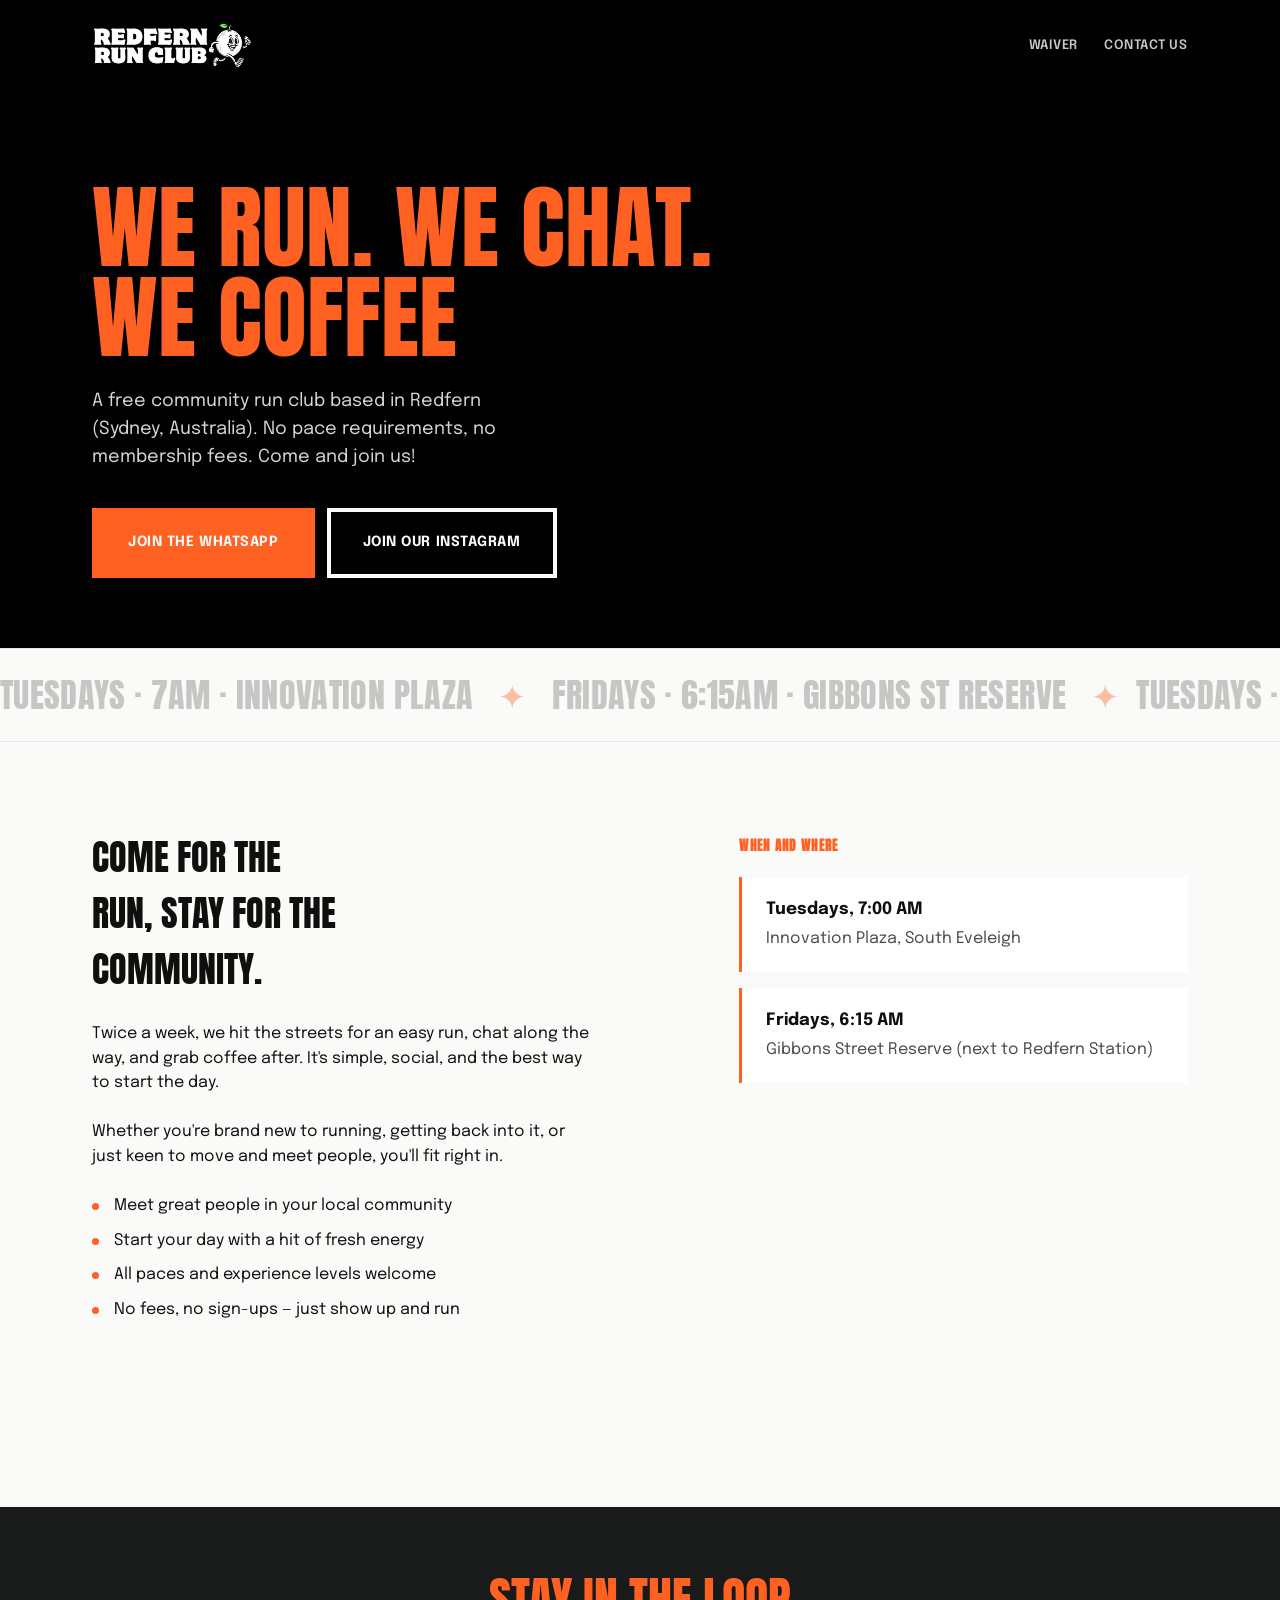
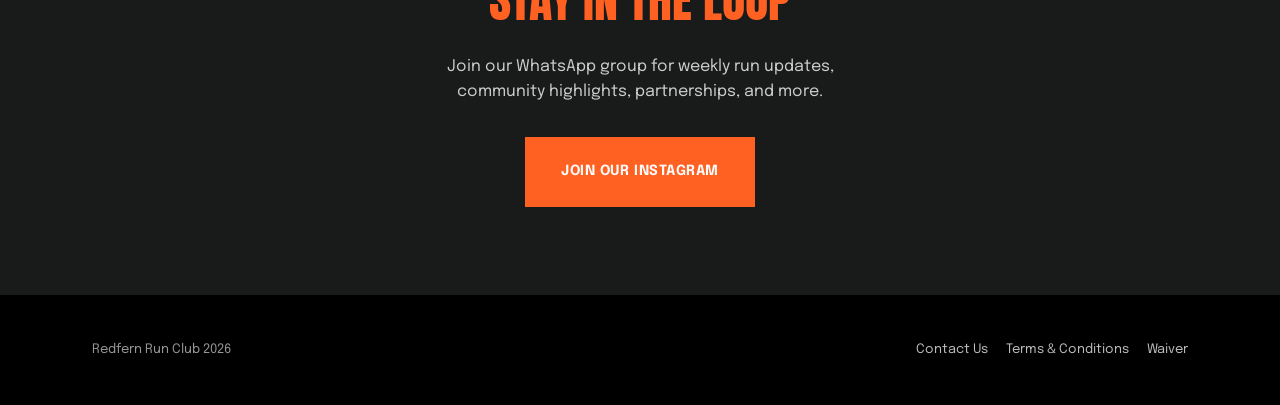
==== index.html @ 5276742d "Fix waiver form clipping and reorder Instagram/CTA sections - Remove the fixed 900px height + overfl" ====
<!DOCTYPE html>
<html lang="en">
<head>
<meta charset="UTF-8">
<meta name="viewport" content="width=device-width, initial-scale=1.0">
<title>Redfern Run Club</title>
<meta name="description" content="A free community run club in Redfern & South Eveleigh, Sydney. Tuesdays and Fridays — easy pace, good chat, coffee after.">
<link rel="preconnect" href="https://fonts.googleapis.com">
<link rel="preconnect" href="https://fonts.gstatic.com" crossorigin>
<link href="https://fonts.googleapis.com/css2?family=Anton&family=Epilogue:wght@400;500;600;700&display=swap" rel="stylesheet">
<link rel="stylesheet" href="styles.css">
<!-- Elfsight Instagram Feed | Untitled Instagram Feed -->
<script src="https://elfsightcdn.com/platform.js" async></script>
</head>
<body>

<header class="site-header">
  <div class="wrap">
    <a href="/" class="logo-link">
      <img class="logo-img" src="assets/logo-wordmark.png" alt="Redfern Run Club" width="305" height="91">
    </a>
    <nav class="site-nav">
      <a href="waiver.html">Waiver</a>
      <a href="mailto:hello@redfern-run.club?subject=Redfern%20Run%20Club">Contact us</a>
    </nav>
  </div>
</header>

<section class="hero">
  <div class="wrap">
    <h1>We run. We chat. We coffee</h1>
    <p class="lede">A free community run club based in Redfern (Sydney, Australia). No pace requirements, no membership fees. Come and join us!</p>
    <div class="hero-actions">
      <a class="btn" href="https://chat.whatsapp.com/GxBfN8hElySGo5RtBEkHQK?mode=gi_t" target="_blank" rel="noopener">Join the WhatsApp</a>
      <a class="btn btn-light" href="https://www.instagram.com/redfern.runclub" target="_blank" rel="noopener">Join our Instagram</a>
    </div>
  </div>
</section>

<div class="ticker" aria-hidden="true">
  <div class="ticker-track">
    <span>Tuesdays · 7am · Innovation Plaza <span class="divider">&nbsp;&nbsp;✦&nbsp;&nbsp;</span> Fridays · 6:15am · Gibbons St Reserve <span class="divider">&nbsp;&nbsp;✦&nbsp;&nbsp;</span></span>
    <span>Tuesdays · 7am · Innovation Plaza <span class="divider">&nbsp;&nbsp;✦&nbsp;&nbsp;</span> Fridays · 6:15am · Gibbons St Reserve <span class="divider">&nbsp;&nbsp;✦&nbsp;&nbsp;</span></span>
    <span>Tuesdays · 7am · Innovation Plaza <span class="divider">&nbsp;&nbsp;✦&nbsp;&nbsp;</span> Fridays · 6:15am · Gibbons St Reserve <span class="divider">&nbsp;&nbsp;✦&nbsp;&nbsp;</span></span>
    <span>Tuesdays · 7am · Innovation Plaza <span class="divider">&nbsp;&nbsp;✦&nbsp;&nbsp;</span> Fridays · 6:15am · Gibbons St Reserve <span class="divider">&nbsp;&nbsp;✦&nbsp;&nbsp;</span></span>
  </div>
</div>

<section class="details" id="details">
  <div class="wrap details-grid">
    <div class="details-main">
      <h2>Come for the run, stay for the community.</h2>
      <p class="note">Twice a week, we hit the streets for an easy run, chat along the way, and grab coffee after. It's simple, social, and the best way to start the day.</p>
      <p class="note">Whether you're brand new to running, getting back into it, or just keen to move and meet people, you'll fit right in.</p>
      <ul class="perks">
        <li>Meet great people in your local community</li>
        <li>Start your day with a hit of fresh energy</li>
        <li>All paces and experience levels welcome</li>
        <li>No fees, no sign-ups — just show up and run</li>
      </ul>
    </div>
    <div class="details-schedule">
      <h3 class="when-where">When and where</h3>
      <div class="run-times">
        <div class="run-time">
          <p class="when-value">Tuesdays, 7:00 AM</p>
          <p class="where-value">Innovation Plaza, South Eveleigh</p>
        </div>
        <div class="run-time">
          <p class="when-value">Fridays, 6:15 AM</p>
          <p class="where-value">Gibbons Street Reserve (next to Redfern Station)</p>
        </div>
      </div>
    </div>
  </div>
</section>

<section class="gallery">
  <div class="wrap">
    <div class="ig-embed">
      <div class="elfsight-app-a6fd9c30-1331-427b-a612-455271952f54" data-elfsight-app-lazy></div>
    </div>
  </div>
</section>

<section class="community">
  <div class="wrap">
    <h2>Stay in the loop</h2>
    <p>Join our WhatsApp group for weekly run updates, community highlights, partnerships, and more.</p>
    <a class="btn" href="https://www.instagram.com/redfern.runclub" target="_blank" rel="noopener">Join our Instagram</a>
  </div>
</section>

<footer class="site-footer">
  <div class="wrap">
    <p class="copy">Redfern Run Club 2026</p>
    <div class="foot-links">
      <a href="mailto:hello@redfern-run.club?subject=Redfern%20Run%20Club">Contact Us</a>
      <a href="terms-conditions.html">Terms &amp; Conditions</a>
      <a href="waiver.html">Waiver</a>
    </div>
  </div>
</footer>

</body>
</html>
---- styles.css ----
/* Redfern Run Club — shared styles */

:root {
  --black: #000000;
  --cream: #FAFAF9;
  --charcoal: #191A1A;
  --orange: #FF6123;
  --ink: #0F0F0E;

  --display: "Anton", "Arial Narrow", sans-serif;
  --body: "Epilogue", -apple-system, BlinkMacSystemFont, "Segoe UI", sans-serif;
}

* { box-sizing: border-box; }

html { scroll-behavior: smooth; }

body {
  margin: 0;
  background: var(--cream);
  color: var(--ink);
  font-family: var(--body);
  line-height: 1.55;
  -webkit-font-smoothing: antialiased;
}

a { color: inherit; }

img { max-width: 100%; display: block; }

.wrap {
  max-width: 1160px;
  margin: 0 auto;
  padding: 0 32px;
}

h1, h2, h3 {
  font-family: var(--display);
  text-transform: uppercase;
  font-weight: 400;
  margin: 0;
}

/* Header */

header.site-header {
  background: var(--black);
  padding: 22px 0;
}

.site-header .wrap {
  display: flex;
  align-items: center;
  justify-content: space-between;
}

.logo-link {
  display: flex;
  align-items: center;
  gap: 12px;
  text-decoration: none;
  color: var(--cream);
}

.logo-img {
  height: 48px;
  width: auto;
  flex-shrink: 0;
}

nav.site-nav {
  display: flex;
  gap: 26px;
  font-size: 13px;
  font-weight: 600;
  text-transform: uppercase;
  letter-spacing: 0.06em;
}

nav.site-nav a {
  text-decoration: none;
  color: var(--cream);
  opacity: 0.8;
}

nav.site-nav a:hover { opacity: 1; color: var(--orange); }

/* Buttons */

.btn {
  display: inline-flex;
  align-items: center;
  justify-content: center;
  padding: 20px 32px;
  background: var(--orange);
  color: var(--cream);
  text-decoration: none;
  font-family: var(--body);
  font-weight: 700;
  font-size: 14px;
  text-transform: uppercase;
  letter-spacing: 0.04em;
  border-radius: 0;
  border: 4px solid var(--orange);
  transition: background 0.15s ease, color 0.15s ease, border-color 0.15s ease;
}

.btn:hover { background: transparent; color: var(--orange); }

.btn.btn-outline {
  background: transparent;
  color: var(--orange);
  border-color: var(--orange);
}

.btn.btn-outline:hover {
  background: var(--orange);
  color: var(--cream);
}

.btn.btn-light {
  background: transparent;
  color: var(--cream);
  border-color: var(--cream);
}

.btn.btn-light:hover {
  background: var(--cream);
  color: var(--black);
}

/* Hero */

.hero {
  background: var(--black);
  color: var(--cream);
  padding: 90px 0 70px;
}

.hero .eyebrow {
  font-size: 13px;
  font-weight: 700;
  letter-spacing: 0.14em;
  text-transform: uppercase;
  color: var(--orange);
  margin: 0 0 18px;
}

.hero h1 {
  font-size: clamp(40px, 7.2vw, 92px);
  line-height: 0.98;
  margin: 0 0 26px;
  color: var(--orange);
  max-width: 14ch;
}

.hero p.lede {
  font-family: var(--body);
  font-size: 18px;
  max-width: 46ch;
  margin: 0 0 36px;
  color: var(--cream);
  opacity: 0.85;
  text-transform: none;
}

.hero-actions {
  display: flex;
  gap: 12px;
  flex-wrap: wrap;
}

/* Ticker */

.ticker {
  background: var(--cream);
  border-top: 1px solid rgba(0, 0, 0, 0.08);
  border-bottom: 1px solid rgba(0, 0, 0, 0.08);
  overflow: hidden;
  padding: 20px 0;
}

.ticker-track {
  display: flex;
  width: max-content;
  animation: ticker-scroll 26s linear infinite;
}

.ticker-track span {
  font-family: var(--display);
  text-transform: uppercase;
  font-size: clamp(20px, 3.4vw, 34px);
  color: rgba(15, 15, 14, 0.22);
  white-space: nowrap;
  letter-spacing: 0.01em;
}

.ticker-track span .divider {
  color: rgba(255, 97, 35, 0.4);
}

@keyframes ticker-scroll {
  from { transform: translateX(0); }
  to { transform: translateX(-50%); }
}

/* Details section */

.details {
  padding: 88px 0 48px;
}

.details-grid {
  display: grid;
  grid-template-columns: 1.3fr 1fr;
  gap: 64px;
}

.details h2 {
  font-size: clamp(26px, 3.2vw, 36px);
  color: var(--ink);
  margin: 0 0 24px;
  max-width: 14ch;
}

.details p.note {
  font-size: 16px;
  max-width: 56ch;
  color: var(--ink);
  margin: 0 0 24px;
}

.details ul.perks {
  list-style: none;
  margin: 0 0 40px;
  padding: 0;
  display: flex;
  flex-direction: column;
  gap: 10px;
}

.details ul.perks li {
  position: relative;
  padding-left: 22px;
  font-size: 16px;
}

.details ul.perks li::before {
  content: "";
  position: absolute;
  left: 0;
  top: 9px;
  width: 7px;
  height: 7px;
  border-radius: 50%;
  background: var(--orange);
}

.details-schedule {
  padding-top: 6px;
}

.details h3.when-where {
  font-size: 13px;
  font-weight: 700;
  letter-spacing: 0.1em;
  text-transform: uppercase;
  color: var(--orange);
  margin: 0 0 20px;
}

.run-times {
  display: flex;
  flex-direction: column;
  gap: 16px;
}

.run-time {
  background: #FFFFFF;
  border-left: 3px solid var(--orange);
  padding: 20px 24px;
}

.details .when-value {
  font-family: var(--body);
  font-weight: 700;
  font-size: 17px;
  margin: 0 0 4px;
}

.details .where-value {
  font-family: var(--body);
  font-size: 16px;
  opacity: 0.75;
  margin: 0;
}

/* Community / Stay in the loop */

.community {
  background: var(--charcoal);
  color: var(--cream);
  padding: 56px 0 88px;
  text-align: center;
}

.community h2 {
  color: var(--orange);
  font-size: clamp(30px, 4.4vw, 48px);
  margin: 0 0 18px;
}

.community p {
  max-width: 52ch;
  margin: 0 auto 32px;
  opacity: 0.8;
  font-size: 16px;
}

.community .btn { margin: 0 auto; }

/* Gallery (Elfsight Instagram feed) */

.gallery {
  background: var(--cream);
  padding: 40px 0 56px;
}

.ig-embed {
  border-radius: 16px;
  overflow: hidden;
}

/* Legal / static pages */

.legal {
  padding: 64px 0 88px;
}

.legal h1 {
  font-size: clamp(30px, 4.6vw, 44px);
  color: var(--ink);
  margin: 0 0 36px;
}

.legal h3 {
  font-family: var(--body);
  font-size: 16px;
  font-weight: 700;
  text-transform: none;
  color: var(--ink);
  margin: 30px 0 8px;
}

.legal p {
  margin: 0 0 12px;
  font-size: 15px;
}

.legal strong { color: var(--ink); }

.waiver-frame-wrap {
  border: 1px solid rgba(15, 15, 14, 0.12);
  min-height: 900px;
  background: #fff;
}

.waiver-frame-wrap iframe {
  width: 100%;
  height: 100%;
  min-height: 900px;
  border: 0;
  display: block;
}

/* Footer */

footer.site-footer {
  background: var(--black);
  color: var(--cream);
  padding: 32px 0;
}

.site-footer .wrap {
  display: flex;
  justify-content: space-between;
  align-items: center;
  flex-wrap: wrap;
  gap: 12px;
}

.site-footer .copy {
  font-size: 13px;
  opacity: 0.6;
}

.site-footer .foot-links {
  display: flex;
  gap: 18px;
  font-size: 13px;
}

.site-footer .foot-links a {
  text-decoration: none;
  opacity: 0.75;
}

.site-footer .foot-links a:hover { opacity: 1; color: var(--orange); }

/* Mobile */

@media (max-width: 900px) {
  .details-grid { grid-template-columns: 1fr; gap: 40px; }
  .details-schedule { padding-top: 0; }
}

@media (max-width: 640px) {
  nav.site-nav { display: none; }
  .hero { padding: 56px 0 44px; }
  .waiver-frame-wrap { min-height: 700px; }
  .waiver-frame-wrap iframe { min-height: 700px; }
  .community { padding: 40px 0 64px; }
  .gallery { padding: 64px 0 40px; }
}

/* Reduced motion */

@media (prefers-reduced-motion: reduce) {
  html { scroll-behavior: auto; }
  .ticker-track { animation: none; }
}

/* Focus visibility */

a:focus-visible, .btn:focus-visible {
  outline: 2px solid var(--orange);
  outline-offset: 2px;
}
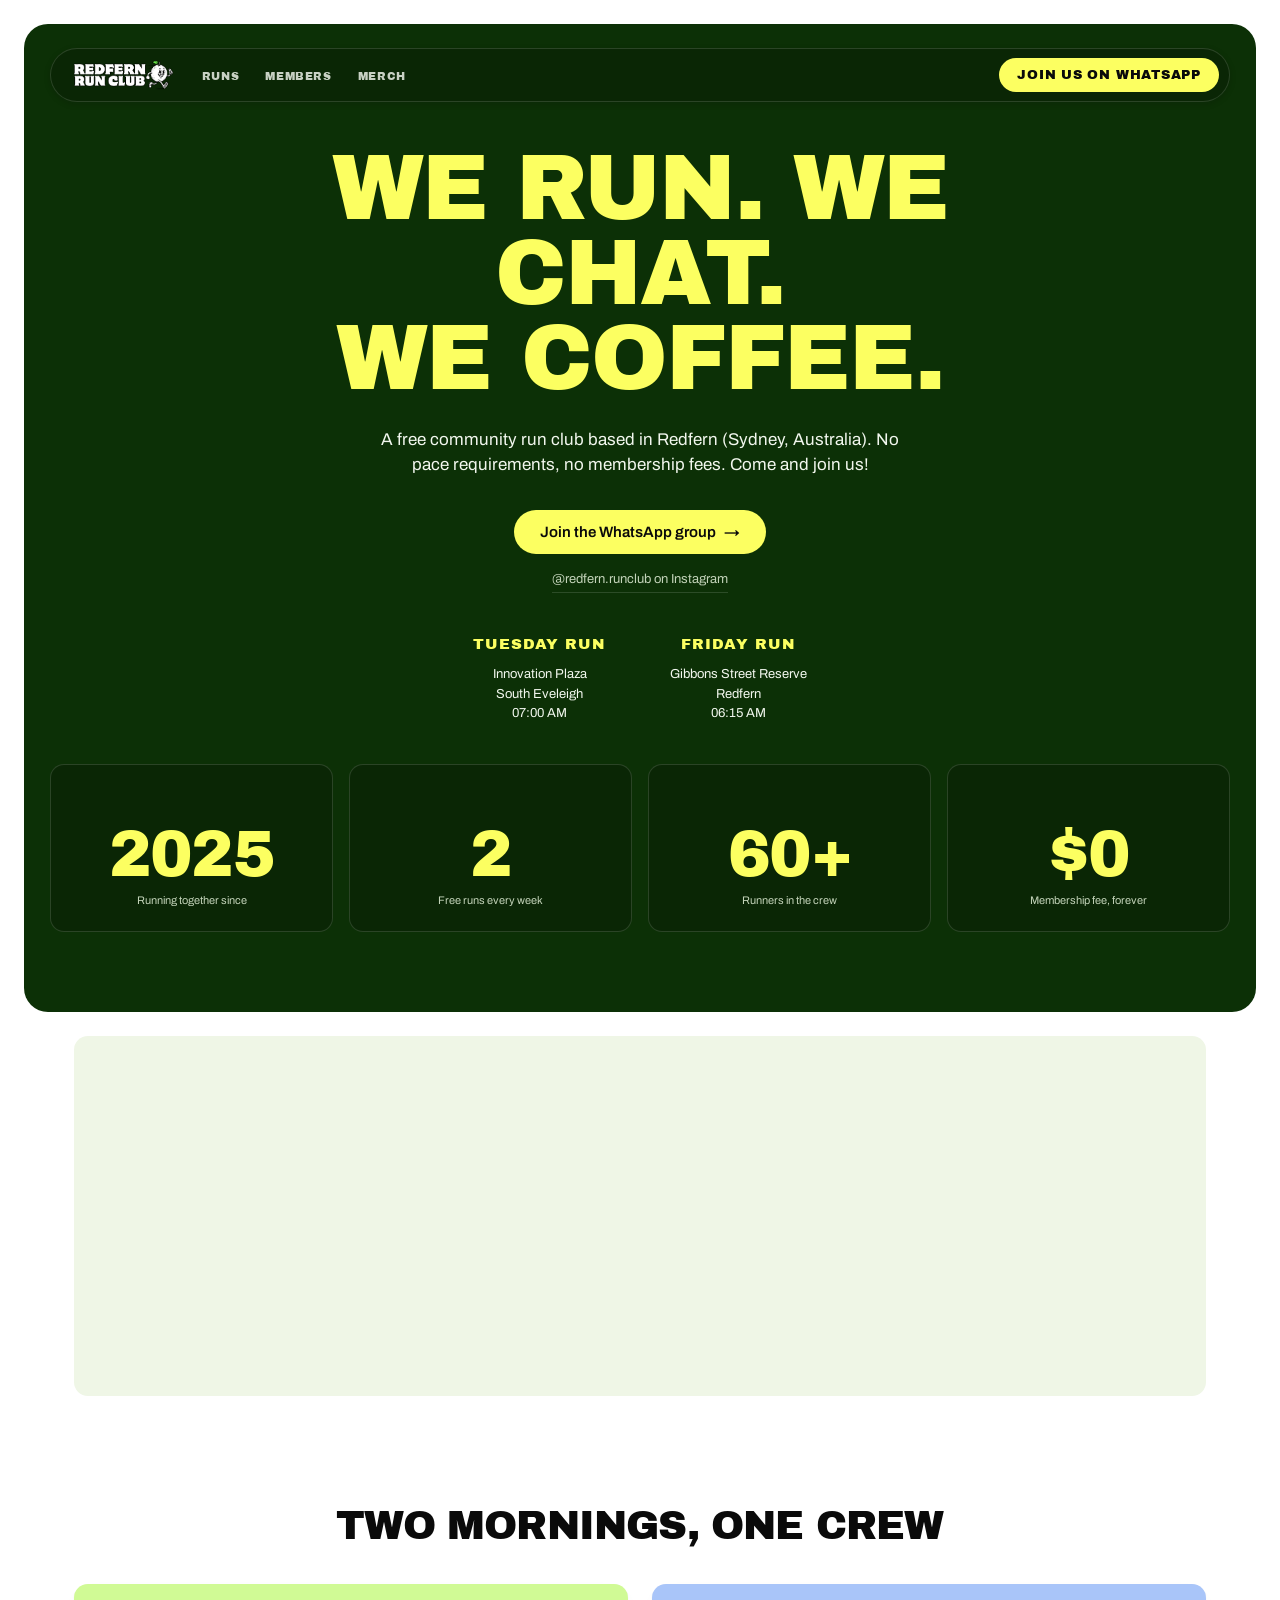
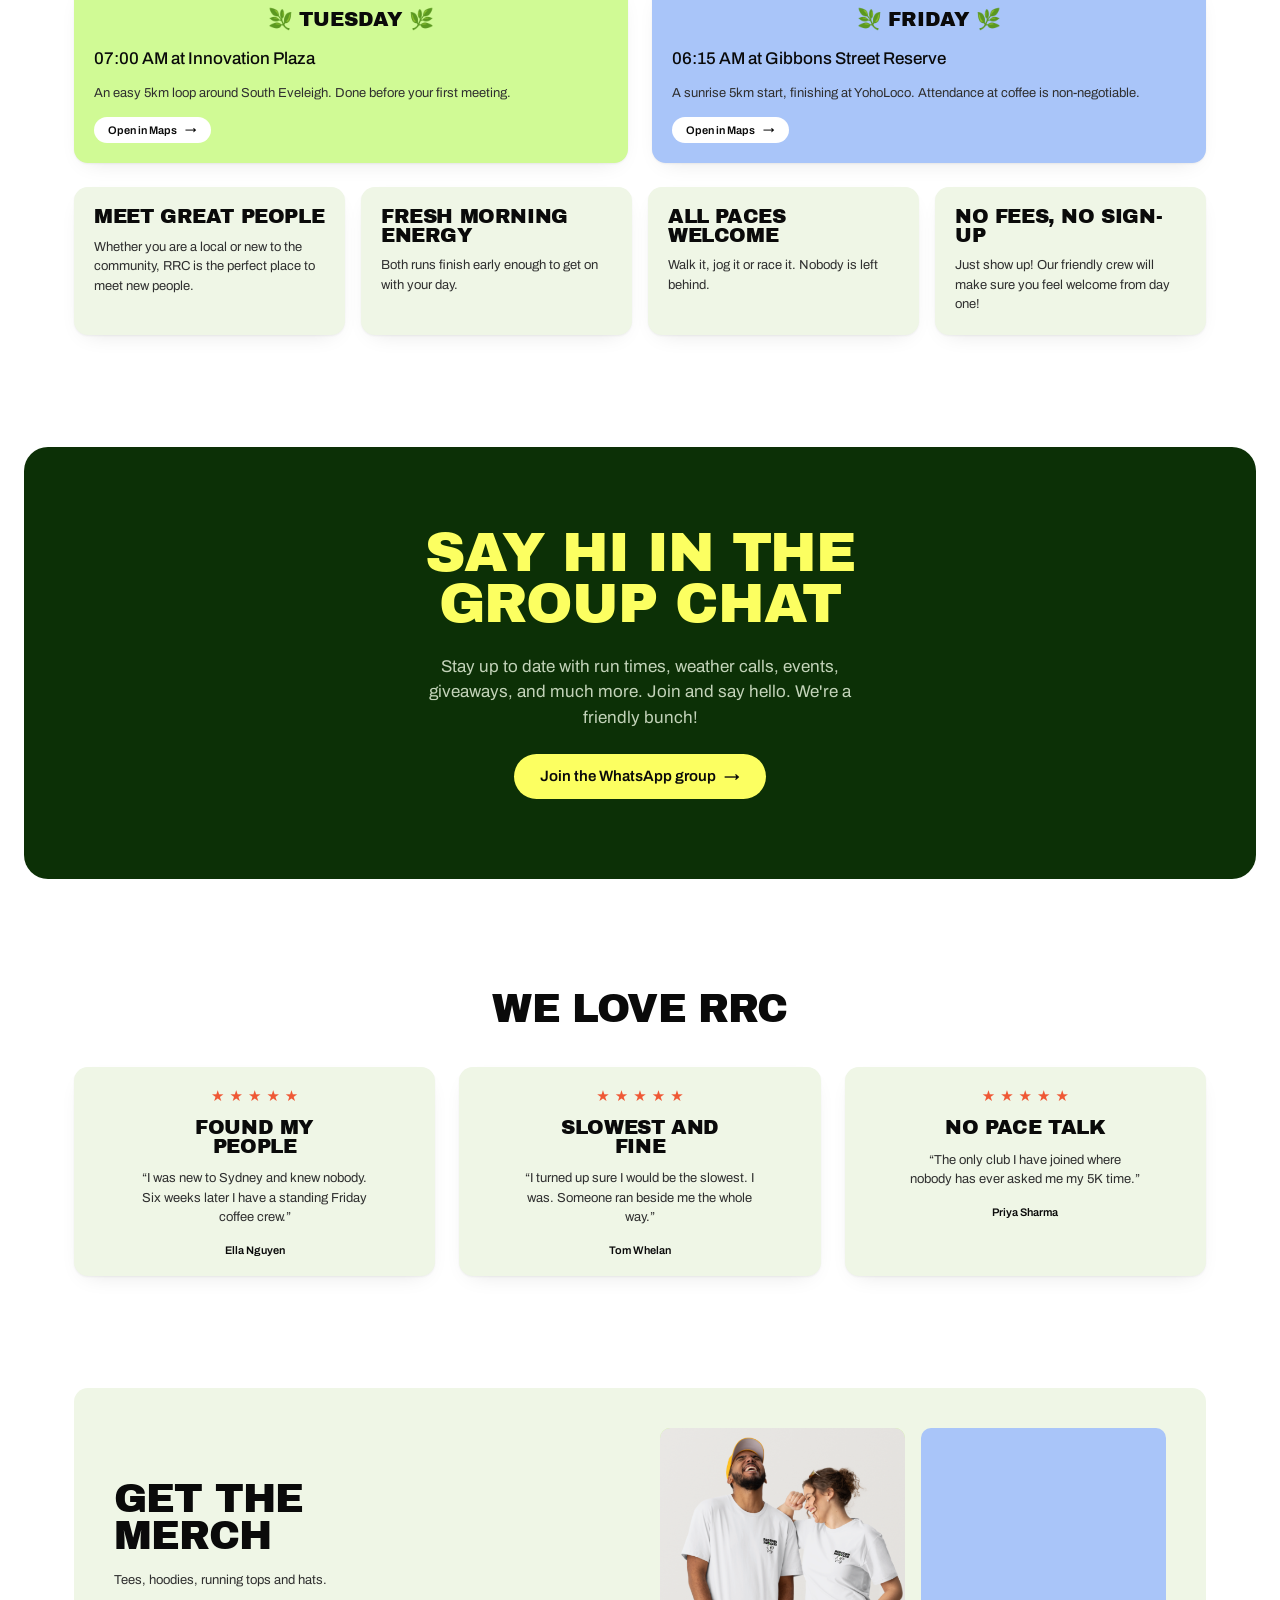
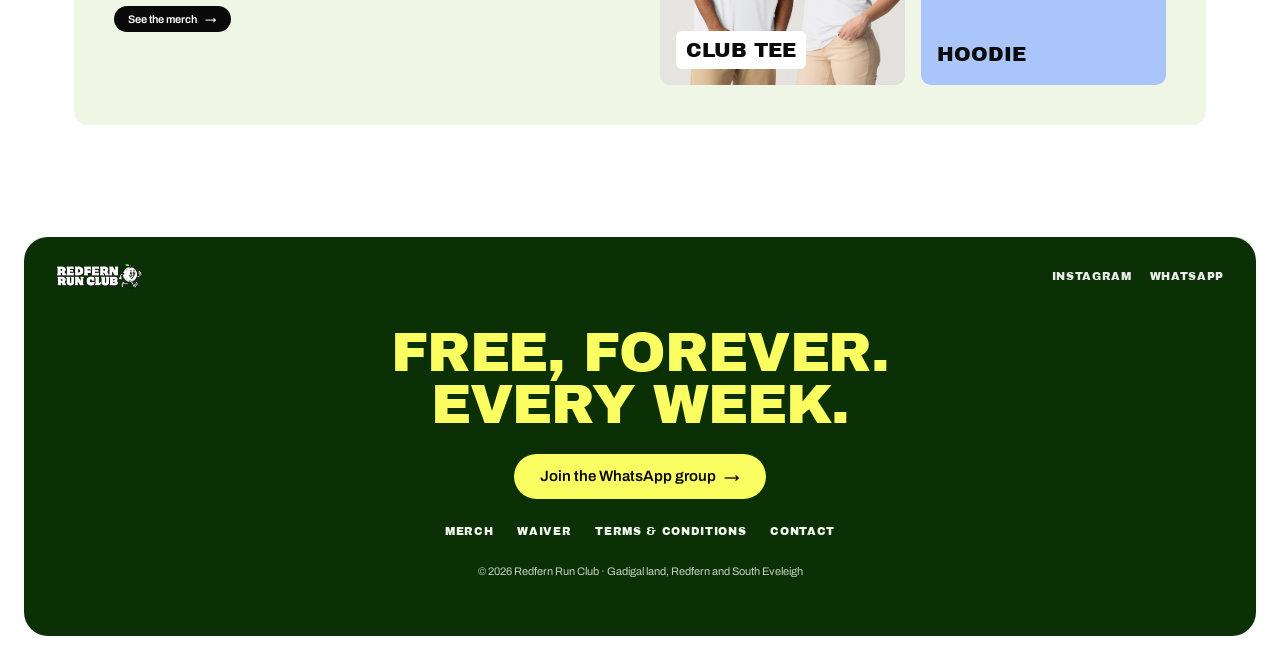
==== commit b663d880: "Rebuild site on new Claude Design system with real content and merch updates Ports the forest/acid-y" ====
--- a/index.html
+++ b/index.html
@@ -7,100 +7,207 @@
 <meta name="description" content="A free community run club in Redfern & South Eveleigh, Sydney. Tuesdays and Fridays — easy pace, good chat, coffee after.">
 <link rel="preconnect" href="https://fonts.googleapis.com">
 <link rel="preconnect" href="https://fonts.gstatic.com" crossorigin>
-<link href="https://fonts.googleapis.com/css2?family=Anton&family=Epilogue:wght@400;500;600;700&display=swap" rel="stylesheet">
+<link href="https://fonts.googleapis.com/css2?family=Archivo:wght@400;500;600;700&family=Archivo+Black&display=swap" rel="stylesheet">
 <link rel="stylesheet" href="styles.css">
 <!-- Elfsight Instagram Feed | Untitled Instagram Feed -->
 <script src="https://elfsightcdn.com/platform.js" async></script>
 </head>
 <body>
 
-<header class="site-header">
-  <div class="wrap">
-    <a href="/" class="logo-link">
-      <img class="logo-img" src="assets/logo-wordmark.png" alt="Redfern Run Club" width="305" height="91">
-    </a>
-    <nav class="site-nav">
-      <a href="waiver.html">Waiver</a>
-      <a href="mailto:hello@redfern-run.club?subject=Redfern%20Run%20Club">Contact us</a>
-    </nav>
-  </div>
-</header>
-
-<section class="hero">
-  <div class="wrap">
-    <h1>We run. We chat. We coffee</h1>
-    <p class="lede">A free community run club based in Redfern (Sydney, Australia). No pace requirements, no membership fees. Come and join us!</p>
-    <div class="hero-actions">
-      <a class="btn" href="https://chat.whatsapp.com/GxBfN8hElySGo5RtBEkHQK?mode=gi_t" target="_blank" rel="noopener">Join the WhatsApp</a>
-      <a class="btn btn-light" href="https://www.instagram.com/redfern.runclub" target="_blank" rel="noopener">Join our Instagram</a>
-    </div>
-  </div>
-</section>
-
-<div class="ticker" aria-hidden="true">
-  <div class="ticker-track">
-    <span>Tuesdays · 7am · Innovation Plaza <span class="divider">&nbsp;&nbsp;✦&nbsp;&nbsp;</span> Fridays · 6:15am · Gibbons St Reserve <span class="divider">&nbsp;&nbsp;✦&nbsp;&nbsp;</span></span>
-    <span>Tuesdays · 7am · Innovation Plaza <span class="divider">&nbsp;&nbsp;✦&nbsp;&nbsp;</span> Fridays · 6:15am · Gibbons St Reserve <span class="divider">&nbsp;&nbsp;✦&nbsp;&nbsp;</span></span>
-    <span>Tuesdays · 7am · Innovation Plaza <span class="divider">&nbsp;&nbsp;✦&nbsp;&nbsp;</span> Fridays · 6:15am · Gibbons St Reserve <span class="divider">&nbsp;&nbsp;✦&nbsp;&nbsp;</span></span>
-    <span>Tuesdays · 7am · Innovation Plaza <span class="divider">&nbsp;&nbsp;✦&nbsp;&nbsp;</span> Fridays · 6:15am · Gibbons St Reserve <span class="divider">&nbsp;&nbsp;✦&nbsp;&nbsp;</span></span>
-  </div>
+<div class="page-shell">
+
+  <section class="frame-dark hero-frame" id="top">
+    <div class="grid-lines" aria-hidden="true"></div>
+    <div class="container">
+      <div class="navbar reveal">
+        <a href="/" class="navbar-logo">
+          <img src="assets/logo-wordmark.png" alt="Redfern Run Club" width="305" height="91">
+        </a>
+        <ul class="navbar-links">
+          <li><a href="#runs">Runs</a></li>
+          <li><a href="#members">Members</a></li>
+          <li><a href="merch.html">Merch</a></li>
+        </ul>
+        <a class="btn btn-acid btn-uppercase navbar-cta" href="https://chat.whatsapp.com/GxBfN8hElySGo5RtBEkHQK?mode=gi_t" target="_blank" rel="noopener">Join us on WhatsApp</a>
+      </div>
+
+      <h1 class="reveal d1">We run. We chat.<br>We coffee.</h1>
+      <p class="lede reveal d2">A free community run club based in Redfern (Sydney, Australia). No pace requirements, no membership fees. Come and join us!</p>
+
+      <div class="hero-actions reveal d3">
+        <a class="btn btn-acid btn-lg btn-arrow" href="https://chat.whatsapp.com/GxBfN8hElySGo5RtBEkHQK?mode=gi_t" target="_blank" rel="noopener">Join the WhatsApp group</a>
+        <a class="ig-link" href="https://www.instagram.com/redfern.runclub" target="_blank" rel="noopener">@redfern.runclub on Instagram</a>
+      </div>
+
+      <div class="hero-facts reveal d4">
+        <div>
+          <div class="fact-label">Tuesday run</div>
+          <div class="fact-lines">
+            <div>Innovation Plaza</div>
+            <div>South Eveleigh</div>
+            <div>07:00 AM</div>
+          </div>
+        </div>
+        <div>
+          <div class="fact-label">Friday run</div>
+          <div class="fact-lines">
+            <div>Gibbons Street Reserve</div>
+            <div>Redfern</div>
+            <div>06:15 AM</div>
+          </div>
+        </div>
+      </div>
+
+      <div class="hero-stats reveal d4">
+        <div class="stat-card">
+          <div class="stat-value stat-number" data-count="2025">0</div>
+          <div class="stat-caption">Running together since</div>
+        </div>
+        <div class="stat-card">
+          <div class="stat-value stat-number" data-count="2">0</div>
+          <div class="stat-caption">Free runs every week</div>
+        </div>
+        <div class="stat-card">
+          <div class="stat-value stat-number" data-count="60" data-suffix="+">0</div>
+          <div class="stat-caption">Runners in the crew</div>
+        </div>
+        <div class="stat-card">
+          <div class="stat-value">$0</div>
+          <div class="stat-caption">Membership fee, forever</div>
+        </div>
+      </div>
+    </div>
+  </section>
+
+  <section class="container">
+    <div class="ig-embed reveal">
+      <div class="elfsight-app-a6fd9c30-1331-427b-a612-455271952f54" data-elfsight-app-lazy></div>
+    </div>
+  </section>
+
+  <section class="container" id="runs" style="padding-top: var(--section-y); padding-bottom: var(--section-y);">
+    <div class="section-header section-header--centered reveal">
+      <div class="section-header-title">
+        <h2>Two mornings, one crew</h2>
+      </div>
+    </div>
+
+    <div class="program-grid reveal d1">
+      <article class="program-card program-card--lime">
+        <div class="program-card-badge" aria-hidden="true"><span style="transform:scaleX(-1);display:inline-block">&#127807;</span>TUESDAY<span>&#127807;</span></div>
+        <h3>07:00 AM at Innovation Plaza</h3>
+        <p>An easy 5km loop around South Eveleigh. Done before your first meeting.</p>
+        <div><a class="btn btn-light btn-sm btn-arrow" href="https://www.google.com/maps/search/?api=1&query=Innovation+Plaza+South+Eveleigh+Sydney" target="_blank" rel="noopener">Open in Maps</a></div>
+      </article>
+      <article class="program-card program-card--sky">
+        <div class="program-card-badge" aria-hidden="true"><span style="transform:scaleX(-1);display:inline-block">&#127807;</span>FRIDAY<span>&#127807;</span></div>
+        <h3>06:15 AM at Gibbons Street Reserve</h3>
+        <p>A sunrise 5km start, finishing at YohoLoco. Attendance at coffee is non-negotiable.</p>
+        <div><a class="btn btn-light btn-sm btn-arrow" href="https://www.google.com/maps/search/?api=1&query=Gibbons+Street+Reserve+Redfern+Sydney" target="_blank" rel="noopener">Open in Maps</a></div>
+      </article>
+    </div>
+
+    <div class="perk-grid reveal d2">
+      <div class="perk-card">
+        <h3>Meet great people</h3>
+        <p>Whether you are a local or new to the community, RRC is the perfect place to meet new people.</p>
+      </div>
+      <div class="perk-card">
+        <h3>Fresh morning energy</h3>
+        <p>Both runs finish early enough to get on with your day.</p>
+      </div>
+      <div class="perk-card">
+        <h3>All paces welcome</h3>
+        <p>Walk it, jog it or race it. Nobody is left behind.</p>
+      </div>
+      <div class="perk-card">
+        <h3>No fees, no sign-up</h3>
+        <p>Just show up! Our friendly crew will make sure you feel welcome from day one!</p>
+      </div>
+    </div>
+  </section>
+
+  <section class="frame-dark cta-frame">
+    <div class="grid-lines" aria-hidden="true"></div>
+    <div class="inner reveal">
+      <h2>Say hi in the<br>group chat</h2>
+      <p>Stay up to date with run times, weather calls, events, giveaways, and much more. Join and say hello. We're a friendly bunch!</p>
+      <a class="btn btn-acid btn-lg btn-arrow" href="https://chat.whatsapp.com/GxBfN8hElySGo5RtBEkHQK?mode=gi_t" target="_blank" rel="noopener">Join the WhatsApp group</a>
+    </div>
+  </section>
+
+  <section class="container" id="members" style="padding-top: var(--section-y); padding-bottom: var(--section-y);">
+    <div class="section-header section-header--centered reveal">
+      <div class="section-header-title">
+        <h2>We love RRC</h2>
+      </div>
+    </div>
+
+    <div class="testimonial-grid reveal d1">
+      <article class="testimonial-card">
+        <div class="star-rating" aria-label="5 out of 5"><span>&#9733;</span><span>&#9733;</span><span>&#9733;</span><span>&#9733;</span><span>&#9733;</span></div>
+        <h3>Found my people</h3>
+        <p>&ldquo;I was new to Sydney and knew nobody. Six weeks later I have a standing Friday coffee crew.&rdquo;</p>
+        <div class="testimonial-name">Ella Nguyen</div>
+      </article>
+      <article class="testimonial-card">
+        <div class="star-rating" aria-label="5 out of 5"><span>&#9733;</span><span>&#9733;</span><span>&#9733;</span><span>&#9733;</span><span>&#9733;</span></div>
+        <h3>Slowest and fine</h3>
+        <p>&ldquo;I turned up sure I would be the slowest. I was. Someone ran beside me the whole way.&rdquo;</p>
+        <div class="testimonial-name">Tom Whelan</div>
+      </article>
+      <article class="testimonial-card">
+        <div class="star-rating" aria-label="5 out of 5"><span>&#9733;</span><span>&#9733;</span><span>&#9733;</span><span>&#9733;</span><span>&#9733;</span></div>
+        <h3>No pace talk</h3>
+        <p>&ldquo;The only club I have joined where nobody has ever asked me my 5K time.&rdquo;</p>
+        <div class="testimonial-name">Priya Sharma</div>
+      </article>
+    </div>
+  </section>
+
+  <section class="container" style="padding-bottom: var(--section-y);">
+    <div class="merch-teaser reveal">
+      <div class="merch-teaser-copy">
+        <h2>Get the<br>merch</h2>
+        <p>Tees, hoodies, running tops and hats.</p>
+        <a class="btn btn-ink btn-sm btn-arrow" href="merch.html">See the merch</a>
+      </div>
+      <div class="merch-teaser-tiles">
+        <div class="merch-tile" style="background: var(--lime-300)">
+          <img src="assets/merch/tee-1.png" alt="Redfern Run Club Classic Tee">
+          <span>Club tee</span>
+        </div>
+        <div class="merch-tile" style="background: var(--sky-300)">Hoodie</div>
+      </div>
+    </div>
+  </section>
+
+  <footer class="frame-dark site-footer">
+    <div class="grid-lines" aria-hidden="true"></div>
+    <div class="footer-top">
+      <a href="/" class="navbar-logo">
+        <img src="assets/logo-wordmark.png" alt="Redfern Run Club" width="305" height="91">
+      </a>
+      <div class="footer-socials">
+        <a href="https://www.instagram.com/redfern.runclub" target="_blank" rel="noopener">Instagram</a>
+        <a href="https://chat.whatsapp.com/GxBfN8hElySGo5RtBEkHQK?mode=gi_t" target="_blank" rel="noopener">WhatsApp</a>
+      </div>
+    </div>
+    <div class="footer-body">
+      <h2>Free, forever.<br>Every week.</h2>
+      <a class="btn btn-acid btn-lg btn-arrow" href="https://chat.whatsapp.com/GxBfN8hElySGo5RtBEkHQK?mode=gi_t" target="_blank" rel="noopener">Join the WhatsApp group</a>
+      <nav class="footer-nav">
+        <a href="merch.html">Merch</a>
+        <a href="waiver.html">Waiver</a>
+        <a href="terms-conditions.html">Terms &amp; Conditions</a>
+        <a href="mailto:hello@redfern-run.club?subject=Redfern%20Run%20Club">Contact</a>
+      </nav>
+      <div class="footer-copy">&copy; 2026 Redfern Run Club &middot; Gadigal land, Redfern and South Eveleigh</div>
+    </div>
+  </footer>
+
 </div>
 
-<section class="details" id="details">
-  <div class="wrap details-grid">
-    <div class="details-main">
-      <h2>Come for the run, stay for the community.</h2>
-      <p class="note">Twice a week, we hit the streets for an easy run, chat along the way, and grab coffee after. It's simple, social, and the best way to start the day.</p>
-      <p class="note">Whether you're brand new to running, getting back into it, or just keen to move and meet people, you'll fit right in.</p>
-      <ul class="perks">
-        <li>Meet great people in your local community</li>
-        <li>Start your day with a hit of fresh energy</li>
-        <li>All paces and experience levels welcome</li>
-        <li>No fees, no sign-ups — just show up and run</li>
-      </ul>
-    </div>
-    <div class="details-schedule">
-      <h3 class="when-where">When and where</h3>
-      <div class="run-times">
-        <div class="run-time">
-          <p class="when-value">Tuesdays, 7:00 AM</p>
-          <p class="where-value">Innovation Plaza, South Eveleigh</p>
-        </div>
-        <div class="run-time">
-          <p class="when-value">Fridays, 6:15 AM</p>
-          <p class="where-value">Gibbons Street Reserve (next to Redfern Station)</p>
-        </div>
-      </div>
-    </div>
-  </div>
-</section>
-
-<section class="gallery">
-  <div class="wrap">
-    <div class="ig-embed">
-      <div class="elfsight-app-a6fd9c30-1331-427b-a612-455271952f54" data-elfsight-app-lazy></div>
-    </div>
-  </div>
-</section>
-
-<section class="community">
-  <div class="wrap">
-    <h2>Stay in the loop</h2>
-    <p>Join our WhatsApp group for weekly run updates, community highlights, partnerships, and more.</p>
-    <a class="btn" href="https://www.instagram.com/redfern.runclub" target="_blank" rel="noopener">Join our Instagram</a>
-  </div>
-</section>
-
-<footer class="site-footer">
-  <div class="wrap">
-    <p class="copy">Redfern Run Club 2026</p>
-    <div class="foot-links">
-      <a href="mailto:hello@redfern-run.club?subject=Redfern%20Run%20Club">Contact Us</a>
-      <a href="terms-conditions.html">Terms &amp; Conditions</a>
-      <a href="waiver.html">Waiver</a>
-    </div>
-  </div>
-</footer>
-
+<script src="script.js" defer></script>
 </body>
 </html>
--- a/styles.css
+++ b/styles.css
@@ -1,438 +1,668 @@
-/* Redfern Run Club — shared styles */
+/* Redfern Run Club — shared styles
+   Design system ported from the Claude Design export (Aug 2026). */
 
 :root {
-  --black: #000000;
-  --cream: #FAFAF9;
-  --charcoal: #191A1A;
-  --orange: #FF6123;
-  --ink: #0F0F0E;
-
-  --display: "Anton", "Arial Narrow", sans-serif;
-  --body: "Epilogue", -apple-system, BlinkMacSystemFont, "Segoe UI", sans-serif;
+  /* colour */
+  --forest-900: #071e03; --forest-800: #0a2605; --forest-700: #0c3006; --forest-600: #123f0a; --forest-500: #1a5310;
+  --acid-500: #fcff61; --acid-600: #f2f545; --acid-400: #fdff8e;
+  --track-700: #b5361a; --track-600: #d24322; --track-500: #ef5835; --track-400: #fb6f4e;
+  --lime-300: #d0fa95; --lime-200: #e2fcbe;
+  --sky-300: #a9c5f9; --sky-200: #cfdefb;
+  --paper-000: #ffffff; --paper-100: #eff6e6; --paper-200: #e2ecd5;
+  --ink-900: #0a0a0a; --ink-700: #2f2f2f; --ink-500: #5b6157; --ink-300: #9aa392;
+
+  --surface-page: var(--paper-000);
+  --surface-dark: var(--forest-700);
+  --surface-card: var(--paper-100);
+  --surface-card-dark: var(--forest-800);
+  --text-on-dark: #f2f7ee;
+  --text-on-dark-muted: #c3d3b9;
+  --text-display-on-dark: var(--acid-500);
+  --accent-star: var(--track-500);
+  --border-hairline: rgba(10, 10, 10, .10);
+  --border-on-dark: rgba(242, 247, 238, .14);
+  --grid-line: rgba(242, 247, 238, .10);
+
+  /* type */
+  --font-display: 'Archivo Black', 'Archivo', system-ui, sans-serif;
+  --font-body: 'Archivo', system-ui, -apple-system, 'Segoe UI', sans-serif;
+  --fs-hero: clamp(48px, 7.2vw, 116px);
+  --fs-display-1: clamp(36px, 5vw, 56px);
+  --fs-display-2: clamp(28px, 3.6vw, 40px);
+  --fs-display-3: 28px;
+  --fs-display-4: 20px;
+  --fs-stat: clamp(44px, 5vw, 64px);
+  --fs-body-lg: 17px; --fs-body: 15px; --fs-body-sm: 13px; --fs-label: 12px; --fs-micro: 11px;
+  --ls-display: -0.02em; --ls-label: 0.10em; --ls-nav: 0.06em;
+
+  /* spacing */
+  --sp-1: 4px; --sp-2: 8px; --sp-3: 12px; --sp-4: 16px; --sp-5: 20px; --sp-6: 24px;
+  --sp-8: 32px; --sp-10: 40px; --sp-12: 48px; --sp-16: 64px; --sp-20: 80px; --sp-24: 96px;
+  --gutter: 24px; --container: 1180px; --section-y: 88px; --card-pad: 20px; --page-inset: 24px;
+
+  /* shape */
+  --r-xs: 6px; --r-sm: 10px; --r-md: 14px; --r-lg: 20px; --r-xl: 28px; --r-pill: 999px; --r-frame: 24px;
+  --shadow-card: 0 1px 2px rgba(10,10,10,.05), 0 8px 24px -12px rgba(10,10,10,.14);
+  --shadow-float: 0 10px 30px -10px rgba(10,10,10,.30);
+  --shadow-pill: 0 2px 6px rgba(10,10,10,.18);
+  --ease-out: cubic-bezier(.22,.68,.36,1);
+  --dur-fast: 120ms; --dur: 200ms; --dur-slow: 420ms;
 }
 
 * { box-sizing: border-box; }
-
 html { scroll-behavior: smooth; }
 
 body {
   margin: 0;
-  background: var(--cream);
-  color: var(--ink);
-  font-family: var(--body);
-  line-height: 1.55;
+  background: var(--surface-page);
+  color: var(--ink-700);
+  font-family: var(--font-body);
+  font-size: var(--fs-body);
+  line-height: 1.5;
   -webkit-font-smoothing: antialiased;
-}
-
-a { color: inherit; }
-
+  overflow-x: hidden;
+}
+
+h1, h2, h3, h4 {
+  font-family: var(--font-display);
+  font-weight: 400;
+  letter-spacing: var(--ls-display);
+  line-height: 0.92;
+  text-transform: uppercase;
+  color: var(--ink-900);
+  margin: 0;
+}
+
+p { margin: 0; }
+a { color: var(--track-600); text-decoration: none; }
+a:hover { color: var(--track-700); }
 img { max-width: 100%; display: block; }
-
-.wrap {
-  max-width: 1160px;
+::selection { background: var(--acid-500); color: var(--ink-900); }
+
+/* ---------- layout shell ---------- */
+
+.page-shell {
+  padding: var(--page-inset);
+  display: flex;
+  flex-direction: column;
+  gap: var(--page-inset);
+}
+
+.container {
+  max-width: var(--container);
   margin: 0 auto;
-  padding: 0 32px;
-}
-
-h1, h2, h3 {
-  font-family: var(--display);
-  text-transform: uppercase;
-  font-weight: 400;
-  margin: 0;
-}
-
-/* Header */
-
-header.site-header {
-  background: var(--black);
-  padding: 22px 0;
-}
-
-.site-header .wrap {
-  display: flex;
-  align-items: center;
-  justify-content: space-between;
-}
-
-.logo-link {
-  display: flex;
-  align-items: center;
-  gap: 12px;
-  text-decoration: none;
-  color: var(--cream);
-}
-
-.logo-img {
-  height: 48px;
-  width: auto;
-  flex-shrink: 0;
-}
-
-nav.site-nav {
-  display: flex;
-  gap: 26px;
-  font-size: 13px;
-  font-weight: 600;
-  text-transform: uppercase;
-  letter-spacing: 0.06em;
-}
-
-nav.site-nav a {
-  text-decoration: none;
-  color: var(--cream);
-  opacity: 0.8;
-}
-
-nav.site-nav a:hover { opacity: 1; color: var(--orange); }
-
-/* Buttons */
+  width: 100%;
+  padding-left: var(--gutter);
+  padding-right: var(--gutter);
+}
+
+.frame-dark {
+  position: relative;
+  overflow: hidden;
+  background: var(--surface-dark);
+  border-radius: var(--r-frame);
+  padding: var(--page-inset);
+}
+
+.frame-dark .container { padding-left: 0; padding-right: 0; }
+
+.grid-lines {
+  position: absolute;
+  inset: 0;
+  pointer-events: none;
+  background-image: repeating-linear-gradient(
+    to right, transparent 0, transparent calc(100%/6 - 1px),
+    var(--grid-line) calc(100%/6 - 1px), var(--grid-line) calc(100%/6)
+  );
+}
+
+.frame-dark > * { position: relative; }
+
+/* ---------- buttons ---------- */
 
 .btn {
   display: inline-flex;
   align-items: center;
+  gap: 8px;
+  border: none;
+  border-radius: var(--r-pill);
+  cursor: pointer;
+  padding: 10px 18px;
+  font-family: var(--font-body);
+  font-weight: 600;
+  font-size: var(--fs-body-sm);
+  line-height: 1.1;
+  white-space: nowrap;
+  transition: background var(--dur-fast) var(--ease-out), transform var(--dur-fast) var(--ease-out);
+}
+.btn:active { transform: scale(.97); }
+.btn-arrow::after { content: "→"; font-size: 1.05em; line-height: 1; }
+
+.btn-primary { background: var(--forest-700); color: #fff; }
+.btn-primary:hover { background: var(--forest-600); color: #fff; }
+.btn-ink { background: var(--ink-900); color: #fff; }
+.btn-ink:hover { background: #232323; color: #fff; }
+.btn-light { background: var(--paper-000); color: var(--ink-900); }
+.btn-light:hover { background: var(--paper-100); color: var(--ink-900); }
+.btn-acid { background: var(--acid-500); color: var(--ink-900); }
+.btn-acid:hover { background: var(--acid-400); color: var(--ink-900); }
+
+.btn-lg { padding: 14px 26px; font-size: var(--fs-body); }
+.btn-sm { padding: 7px 14px; font-size: var(--fs-micro); }
+.btn-uppercase {
+  font-family: var(--font-display);
+  font-weight: 400;
+  letter-spacing: var(--ls-nav);
+  text-transform: uppercase;
+}
+
+/* ---------- navbar ---------- */
+
+.navbar {
+  display: flex;
+  align-items: center;
+  gap: 28px;
+  padding: 9px 10px 9px 22px;
+  background: var(--forest-800);
+  border: 1px solid var(--border-on-dark);
+  border-radius: var(--r-pill);
+  box-shadow: var(--shadow-pill);
+}
+
+.navbar-logo { display: flex; align-items: center; }
+.navbar-logo img { height: 30px; width: auto; }
+
+.navbar-links {
+  display: flex;
+  gap: 26px;
+  list-style: none;
+  margin: 0;
+  padding: 0;
+}
+.navbar-links a {
+  font-family: var(--font-display);
+  font-size: var(--fs-micro);
+  letter-spacing: var(--ls-nav);
+  text-transform: uppercase;
+  color: var(--text-on-dark);
+  opacity: .82;
+}
+.navbar-links a:hover { opacity: 1; color: var(--acid-500); }
+
+.navbar-cta { margin-left: auto; flex: 0 0 auto; }
+
+/* ---------- section header ---------- */
+
+.section-header {
+  display: flex;
+  align-items: flex-start;
+  justify-content: space-between;
+  gap: 40px;
+  flex-wrap: wrap;
+}
+.section-header--centered {
+  flex-direction: column;
+  align-items: center;
+  text-align: center;
+  gap: 16px;
+}
+
+.section-header-title {
+  display: flex;
+  align-items: center;
+  gap: 14px;
+}
+.section-header-title h2 {
+  font-size: var(--fs-display-2);
+  max-width: 520px;
+}
+.section-header--centered .section-header-title h2 { max-width: 640px; }
+
+.section-header-aside {
+  display: flex;
+  flex-direction: column;
+  align-items: flex-start;
+  gap: 14px;
+  max-width: 300px;
+}
+.section-header--centered .section-header-aside { align-items: center; max-width: 440px; }
+.section-header-aside p { font-size: var(--fs-body-sm); color: var(--ink-700); }
+
+.icon-badge {
+  display: inline-flex;
+  align-items: center;
   justify-content: center;
-  padding: 20px 32px;
-  background: var(--orange);
-  color: var(--cream);
-  text-decoration: none;
-  font-family: var(--body);
-  font-weight: 700;
-  font-size: 14px;
-  text-transform: uppercase;
-  letter-spacing: 0.04em;
-  border-radius: 0;
-  border: 4px solid var(--orange);
-  transition: background 0.15s ease, color 0.15s ease, border-color 0.15s ease;
-}
-
-.btn:hover { background: transparent; color: var(--orange); }
-
-.btn.btn-outline {
-  background: transparent;
-  color: var(--orange);
-  border-color: var(--orange);
-}
-
-.btn.btn-outline:hover {
-  background: var(--orange);
-  color: var(--cream);
-}
-
-.btn.btn-light {
-  background: transparent;
-  color: var(--cream);
-  border-color: var(--cream);
-}
-
-.btn.btn-light:hover {
-  background: var(--cream);
-  color: var(--black);
-}
-
-/* Hero */
-
-.hero {
-  background: var(--black);
-  color: var(--cream);
-  padding: 90px 0 70px;
-}
-
-.hero .eyebrow {
-  font-size: 13px;
-  font-weight: 700;
-  letter-spacing: 0.14em;
-  text-transform: uppercase;
-  color: var(--orange);
-  margin: 0 0 18px;
-}
-
-.hero h1 {
-  font-size: clamp(40px, 7.2vw, 92px);
-  line-height: 0.98;
-  margin: 0 0 26px;
-  color: var(--orange);
-  max-width: 14ch;
-}
-
-.hero p.lede {
-  font-family: var(--body);
-  font-size: 18px;
-  max-width: 46ch;
-  margin: 0 0 36px;
-  color: var(--cream);
-  opacity: 0.85;
+  flex: 0 0 auto;
+  width: 44px;
+  height: 44px;
+  border-radius: 50%;
+  background: var(--ink-900);
+  color: #fff;
+  font-size: 22px;
+  line-height: 1;
+}
+.icon-badge--acid { background: var(--acid-500); color: var(--ink-900); }
+
+/* ---------- hero ---------- */
+
+.hero-frame { padding-bottom: var(--sp-20); }
+
+.hero-frame h1 {
+  margin: 44px auto 0;
+  max-width: 900px;
+  text-align: center;
+  font-size: var(--fs-hero);
+  color: var(--text-display-on-dark);
+}
+.hero-frame .lede {
+  margin: 26px auto 0;
+  text-align: center;
+  max-width: 520px;
+  font-size: var(--fs-body-lg);
+  color: var(--text-on-dark);
+}
+
+.hero-actions {
+  display: flex;
+  flex-direction: column;
+  align-items: center;
+  gap: var(--sp-4);
+  margin-top: var(--sp-8);
+}
+.hero-actions .ig-link {
+  font-size: var(--fs-body-sm);
+  color: var(--text-on-dark-muted);
+  border-bottom: 1px solid var(--border-on-dark);
+  padding-bottom: 2px;
+}
+.hero-actions .ig-link:hover { color: var(--text-on-dark); }
+
+.hero-facts {
+  display: flex;
+  flex-wrap: wrap;
+  justify-content: center;
+  gap: 64px;
+  margin: var(--sp-10) 0 var(--sp-8);
+  text-align: center;
+}
+.hero-facts > div { max-width: 180px; }
+.hero-facts .fact-label {
+  font-family: var(--font-display);
+  font-size: var(--fs-body);
+  letter-spacing: var(--ls-nav);
+  text-transform: uppercase;
+  color: var(--acid-500);
+}
+.hero-facts .fact-lines { margin-top: 10px; font-size: var(--fs-body-sm); color: var(--text-on-dark); }
+
+.hero-stats {
+  display: grid;
+  grid-template-columns: repeat(auto-fit, minmax(180px, 1fr));
+  gap: var(--sp-4);
+  margin-top: var(--sp-10);
+}
+
+/* ---------- stat card ---------- */
+
+.stat-card {
+  display: flex;
+  flex-direction: column;
+  gap: 10px;
+  align-items: center;
+  justify-content: flex-end;
+  padding: 28px 20px 22px;
+  min-height: 168px;
+  background: var(--surface-card-dark);
+  border: 1px solid var(--border-on-dark);
+  border-radius: var(--r-md);
+  text-align: center;
+}
+.stat-value {
+  font-family: var(--font-display);
+  font-size: var(--fs-stat);
+  line-height: .9;
+  letter-spacing: -0.03em;
+  color: var(--acid-500);
+}
+.stat-caption { font-size: var(--fs-micro); line-height: 1.4; color: var(--text-on-dark-muted); max-width: 150px; }
+
+/* ---------- gallery ---------- */
+
+.gallery-head {
+  display: flex;
+  flex-wrap: wrap;
+  gap: var(--sp-4);
+  align-items: baseline;
+  justify-content: space-between;
+}
+.gallery-head h2 { font-size: var(--fs-display-2); }
+.gallery-head a { font-size: var(--fs-body-sm); font-weight: 500; }
+
+.ig-embed {
+  min-height: 360px;
+  border-radius: var(--r-md);
+  background: var(--surface-card);
+  overflow: hidden;
+}
+
+/* ---------- run details ---------- */
+
+.program-grid {
+  display: grid;
+  grid-template-columns: repeat(auto-fit, minmax(280px, 1fr));
+  gap: var(--sp-6);
+  margin-top: var(--sp-10);
+}
+
+.program-card {
+  display: flex;
+  flex-direction: column;
+  gap: 14px;
+  padding: var(--card-pad);
+  border-radius: var(--r-md);
+  box-shadow: var(--shadow-card);
+}
+.program-card--lime { background: var(--lime-300); }
+.program-card--sky { background: var(--sky-300); }
+
+.program-card-badge {
+  display: flex;
+  align-items: center;
+  justify-content: center;
+  gap: 6px;
+  font-family: var(--font-display);
+  font-size: var(--fs-display-4);
+  color: var(--ink-900);
+}
+.program-card h3 {
+  font-family: var(--font-body);
+  font-weight: 500;
+  font-size: var(--fs-body-lg);
+  letter-spacing: 0;
+  line-height: 1.25;
   text-transform: none;
-}
-
-.hero-actions {
-  display: flex;
-  gap: 12px;
-  flex-wrap: wrap;
-}
-
-/* Ticker */
-
-.ticker {
-  background: var(--cream);
-  border-top: 1px solid rgba(0, 0, 0, 0.08);
-  border-bottom: 1px solid rgba(0, 0, 0, 0.08);
+  color: var(--ink-900);
+}
+.program-card p { font-size: var(--fs-body-sm); color: var(--ink-700); }
+
+.perk-grid {
+  display: grid;
+  grid-template-columns: repeat(auto-fit, minmax(230px, 1fr));
+  gap: var(--sp-4);
+  margin-top: var(--sp-6);
+}
+.perk-card {
+  padding: var(--card-pad);
+  background: var(--surface-card);
+  border-radius: var(--r-md);
+  box-shadow: var(--shadow-card);
+}
+.perk-card h3 { font-size: var(--fs-display-4); }
+.perk-card p { margin-top: var(--sp-3); font-size: var(--fs-body-sm); color: var(--ink-700); }
+
+/* ---------- community cta ---------- */
+
+.cta-frame { padding: var(--sp-20) var(--page-inset); }
+.cta-frame .inner {
+  max-width: 820px;
+  margin: 0 auto;
+  text-align: center;
+  display: flex;
+  flex-direction: column;
+  align-items: center;
+  gap: var(--sp-6);
+}
+.cta-frame h2 { font-size: var(--fs-display-1); color: var(--text-display-on-dark); }
+.cta-frame p { max-width: 460px; font-size: var(--fs-body-lg); color: var(--text-on-dark-muted); }
+
+/* ---------- testimonials ---------- */
+
+.testimonial-grid {
+  display: grid;
+  grid-template-columns: repeat(auto-fit, minmax(260px, 1fr));
+  gap: var(--sp-6);
+  margin-top: var(--sp-10);
+}
+.testimonial-card {
+  display: flex;
+  flex-direction: column;
+  align-items: center;
+  gap: 14px;
+  text-align: center;
+  padding: 22px 20px 18px;
+  background: var(--surface-card);
+  border-radius: var(--r-md);
+  box-shadow: var(--shadow-card);
+}
+.star-rating { display: flex; gap: 5px; }
+.star-rating span { font-size: 15px; line-height: 1; color: var(--accent-star); }
+.testimonial-card h3 { font-size: var(--fs-display-4); max-width: 200px; }
+.testimonial-card p { font-size: var(--fs-body-sm); color: var(--ink-700); max-width: 230px; }
+.testimonial-avatar {
+  width: 52px; height: 56px; margin-top: 4px;
+  border-radius: var(--r-xs);
+  background: var(--acid-500);
+}
+.testimonial-name { font-size: var(--fs-micro); font-weight: 600; color: var(--ink-900); }
+
+/* ---------- merch teaser / grid ---------- */
+
+.merch-teaser {
+  display: grid;
+  grid-template-columns: repeat(auto-fit, minmax(300px, 1fr));
+  gap: var(--sp-10);
+  align-items: center;
+  padding: var(--sp-10);
+  background: var(--surface-card);
+  border-radius: var(--r-md);
+}
+.merch-teaser-copy { display: flex; flex-direction: column; gap: var(--sp-4); align-items: flex-start; }
+.merch-teaser-copy h2 { font-size: var(--fs-display-2); }
+.merch-teaser-copy p { max-width: 380px; font-size: var(--fs-body-sm); color: var(--ink-700); }
+.merch-teaser-tiles { display: grid; grid-template-columns: 1fr 1fr; gap: var(--sp-4); }
+.merch-tile {
+  position: relative;
   overflow: hidden;
-  padding: 20px 0;
-}
-
-.ticker-track {
-  display: flex;
-  width: max-content;
-  animation: ticker-scroll 26s linear infinite;
-}
-
-.ticker-track span {
-  font-family: var(--display);
-  text-transform: uppercase;
-  font-size: clamp(20px, 3.4vw, 34px);
-  color: rgba(15, 15, 14, 0.22);
-  white-space: nowrap;
-  letter-spacing: 0.01em;
-}
-
-.ticker-track span .divider {
-  color: rgba(255, 97, 35, 0.4);
-}
-
-@keyframes ticker-scroll {
-  from { transform: translateX(0); }
-  to { transform: translateX(-50%); }
-}
-
-/* Details section */
-
-.details {
-  padding: 88px 0 48px;
-}
-
-.details-grid {
-  display: grid;
-  grid-template-columns: 1.3fr 1fr;
-  gap: 64px;
-}
-
-.details h2 {
-  font-size: clamp(26px, 3.2vw, 36px);
-  color: var(--ink);
-  margin: 0 0 24px;
-  max-width: 14ch;
-}
-
-.details p.note {
-  font-size: 16px;
-  max-width: 56ch;
-  color: var(--ink);
-  margin: 0 0 24px;
-}
-
-.details ul.perks {
-  list-style: none;
-  margin: 0 0 40px;
-  padding: 0;
-  display: flex;
-  flex-direction: column;
-  gap: 10px;
-}
-
-.details ul.perks li {
-  position: relative;
-  padding-left: 22px;
-  font-size: 16px;
-}
-
-.details ul.perks li::before {
-  content: "";
+  aspect-ratio: 1 / 1.05;
+  border-radius: var(--r-sm);
+  display: flex;
+  align-items: flex-end;
+  padding: var(--sp-4);
+  font-family: var(--font-display);
+  font-size: var(--fs-display-4);
+  text-transform: uppercase;
+  color: var(--ink-900);
+}
+.merch-tile img {
   position: absolute;
-  left: 0;
-  top: 9px;
-  width: 7px;
-  height: 7px;
-  border-radius: 50%;
-  background: var(--orange);
-}
-
-.details-schedule {
-  padding-top: 6px;
-}
-
-.details h3.when-where {
-  font-size: 13px;
-  font-weight: 700;
-  letter-spacing: 0.1em;
-  text-transform: uppercase;
-  color: var(--orange);
-  margin: 0 0 20px;
-}
-
-.run-times {
-  display: flex;
-  flex-direction: column;
-  gap: 16px;
-}
-
-.run-time {
-  background: #FFFFFF;
-  border-left: 3px solid var(--orange);
-  padding: 20px 24px;
-}
-
-.details .when-value {
-  font-family: var(--body);
-  font-weight: 700;
-  font-size: 17px;
-  margin: 0 0 4px;
-}
-
-.details .where-value {
-  font-family: var(--body);
-  font-size: 16px;
-  opacity: 0.75;
-  margin: 0;
-}
-
-/* Community / Stay in the loop */
-
-.community {
-  background: var(--charcoal);
-  color: var(--cream);
-  padding: 56px 0 88px;
-  text-align: center;
-}
-
-.community h2 {
-  color: var(--orange);
-  font-size: clamp(30px, 4.4vw, 48px);
-  margin: 0 0 18px;
-}
-
-.community p {
-  max-width: 52ch;
-  margin: 0 auto 32px;
-  opacity: 0.8;
-  font-size: 16px;
-}
-
-.community .btn { margin: 0 auto; }
-
-/* Gallery (Elfsight Instagram feed) */
-
-.gallery {
-  background: var(--cream);
-  padding: 40px 0 56px;
-}
-
-.ig-embed {
-  border-radius: 16px;
-  overflow: hidden;
-}
-
-/* Legal / static pages */
-
-.legal {
-  padding: 64px 0 88px;
-}
-
-.legal h1 {
-  font-size: clamp(30px, 4.6vw, 44px);
-  color: var(--ink);
-  margin: 0 0 36px;
-}
-
-.legal h3 {
-  font-family: var(--body);
-  font-size: 16px;
-  font-weight: 700;
-  text-transform: none;
-  color: var(--ink);
-  margin: 30px 0 8px;
-}
-
-.legal p {
-  margin: 0 0 12px;
-  font-size: 15px;
-}
-
-.legal strong { color: var(--ink); }
-
-.waiver-frame-wrap {
-  border: 1px solid rgba(15, 15, 14, 0.12);
-  min-height: 900px;
-  background: #fff;
-}
-
-.waiver-frame-wrap iframe {
+  inset: 0;
   width: 100%;
   height: 100%;
-  min-height: 900px;
+  object-fit: cover;
+}
+.merch-tile span {
+  position: relative;
+  z-index: 1;
+  padding: 4px 10px;
+  border-radius: var(--r-xs);
+  background: var(--paper-000);
+}
+
+.product-grid {
+  display: grid;
+  grid-template-columns: repeat(auto-fill, minmax(260px, 1fr));
+  gap: var(--sp-6);
+}
+.product-card {
+  display: flex;
+  flex-direction: column;
+  gap: var(--sp-4);
+  padding: var(--card-pad);
+  background: var(--surface-card);
+  border-radius: var(--r-md);
+  box-shadow: var(--shadow-card);
+}
+.product-media {
+  position: relative;
+  aspect-ratio: 1 / 1.05;
+  border-radius: var(--r-sm);
+  display: flex;
+  flex-direction: column;
+  justify-content: space-between;
+  padding: var(--sp-4);
+}
+.product-tag {
+  align-self: flex-start;
+  padding: 5px 10px;
+  border-radius: var(--r-xs);
+  background: var(--paper-000);
+  font-family: var(--font-display);
+  font-size: var(--fs-micro);
+  letter-spacing: var(--ls-nav);
+  text-transform: uppercase;
+  color: var(--ink-900);
+}
+.product-media .product-name {
+  font-family: var(--font-display);
+  font-size: var(--fs-display-3);
+  line-height: 0.92;
+  text-transform: uppercase;
+  color: var(--ink-900);
+}
+.tee-carousel { background: var(--paper-200); overflow: hidden; }
+.tee-carousel .product-tag { position: absolute; top: var(--sp-3); left: var(--sp-3); z-index: 2; }
+.tee-carousel img {
+  position: absolute;
+  inset: 0;
+  width: 100%;
+  height: 100%;
+  object-fit: cover;
+  z-index: 1;
+  opacity: 0;
+  animation-duration: 8s;
+  animation-iteration-count: infinite;
+  animation-timing-function: steps(1, end);
+}
+.tee-carousel img:nth-child(2) { animation-name: tee-rotate-1; }
+.tee-carousel img:nth-child(3) { animation-name: tee-rotate-2; }
+.tee-carousel img:nth-child(4) { animation-name: tee-rotate-3; }
+.tee-carousel img:nth-child(5) { animation-name: tee-rotate-4; }
+@keyframes tee-rotate-1 { 0% { opacity: 1; } 25% { opacity: 0; } 100% { opacity: 0; } }
+@keyframes tee-rotate-2 { 0% { opacity: 0; } 25% { opacity: 1; } 50% { opacity: 0; } 100% { opacity: 0; } }
+@keyframes tee-rotate-3 { 0% { opacity: 0; } 50% { opacity: 1; } 75% { opacity: 0; } 100% { opacity: 0; } }
+@keyframes tee-rotate-4 { 0% { opacity: 0; } 75% { opacity: 1; } 100% { opacity: 0; } }
+@media (prefers-reduced-motion: reduce) {
+  .tee-carousel img { animation: none; opacity: 0; }
+  .tee-carousel img:nth-child(2) { opacity: 1; }
+}
+
+.product-price { font-size: var(--fs-body-sm); font-weight: 600; color: var(--ink-900); }
+.product-card p.product-desc { font-size: var(--fs-body-sm); color: var(--ink-700); flex: 1; }
+
+/* ---------- footer ---------- */
+
+.site-footer {
+  padding: 26px 32px 44px;
+}
+.footer-top {
+  display: flex;
+  align-items: center;
+  justify-content: space-between;
+  gap: var(--sp-4);
+  flex-wrap: wrap;
+}
+.footer-top .navbar-logo img { height: 26px; }
+.footer-socials { display: flex; gap: 18px; }
+.footer-socials a { font-size: var(--fs-micro); letter-spacing: var(--ls-nav); text-transform: uppercase; color: var(--paper-000); opacity: .9; font-family: var(--font-display); }
+.footer-socials a:hover { opacity: 1; color: var(--acid-500); }
+
+.footer-body {
+  text-align: center;
+  padding: 38px 0 12px;
+  display: flex;
+  flex-direction: column;
+  align-items: center;
+  gap: var(--sp-6);
+}
+.footer-body h2 { font-size: var(--fs-display-1); color: var(--text-display-on-dark); }
+
+.footer-nav {
+  display: flex;
+  flex-wrap: wrap;
+  gap: var(--sp-6);
+  justify-content: center;
+  font-family: var(--font-display);
+  font-size: var(--fs-micro);
+  letter-spacing: var(--ls-nav);
+  text-transform: uppercase;
+}
+.footer-nav a { color: var(--text-on-dark); }
+.footer-nav a:hover { color: var(--acid-500); }
+.footer-copy { font-size: var(--fs-micro); color: var(--text-on-dark-muted); }
+
+/* ---------- legal pages ---------- */
+
+.legal-hero h1 { font-size: var(--fs-display-1); }
+.legal-hero .lede { font-size: var(--fs-body-sm); color: var(--text-on-dark-muted); }
+
+.legal-body {
+  max-width: 760px;
+  margin: 0 auto;
+  padding: var(--section-y) var(--gutter);
+  width: 100%;
+  display: grid;
+  gap: var(--sp-12);
+}
+.legal-clause h2 { font-size: var(--fs-display-3); }
+.legal-clause p { margin-top: var(--sp-4); font-size: var(--fs-body-lg); color: var(--ink-700); }
+.legal-body > p { font-size: var(--fs-body-lg); color: var(--ink-700); }
+
+.waiver-body {
+  max-width: 820px;
+  margin: 0 auto;
+  padding: var(--section-y) var(--gutter);
+  width: 100%;
+}
+.waiver-card {
+  padding: var(--sp-4);
+  background: var(--surface-card);
+  border-radius: var(--r-md);
+  box-shadow: var(--shadow-card);
+}
+.waiver-card iframe {
+  display: block;
+  width: 100%;
+  min-height: 3200px;
   border: 0;
-  display: block;
-}
-
-/* Footer */
-
-footer.site-footer {
-  background: var(--black);
-  color: var(--cream);
-  padding: 32px 0;
-}
-
-.site-footer .wrap {
-  display: flex;
-  justify-content: space-between;
-  align-items: center;
-  flex-wrap: wrap;
-  gap: 12px;
-}
-
-.site-footer .copy {
-  font-size: 13px;
-  opacity: 0.6;
-}
-
-.site-footer .foot-links {
-  display: flex;
-  gap: 18px;
-  font-size: 13px;
-}
-
-.site-footer .foot-links a {
-  text-decoration: none;
-  opacity: 0.75;
-}
-
-.site-footer .foot-links a:hover { opacity: 1; color: var(--orange); }
-
-/* Mobile */
-
-@media (max-width: 900px) {
-  .details-grid { grid-template-columns: 1fr; gap: 40px; }
-  .details-schedule { padding-top: 0; }
+  border-radius: var(--r-sm);
+  background: var(--paper-000);
+}
+.waiver-note { margin-top: var(--sp-5); font-size: var(--fs-body-sm); color: var(--ink-500); }
+
+/* ---------- reveal-on-scroll ---------- */
+
+.reveal.reveal-init {
+  opacity: 0;
+  transform: translateY(16px);
+  transition: opacity 600ms var(--ease-out), transform 600ms var(--ease-out);
+}
+.reveal.reveal-init.is-visible { opacity: 1; transform: none; }
+.reveal.d1 { transition-delay: 80ms; }
+.reveal.d2 { transition-delay: 160ms; }
+.reveal.d3 { transition-delay: 240ms; }
+.reveal.d4 { transition-delay: 320ms; }
+
+/* ---------- responsive ---------- */
+
+@media (max-width: 720px) {
+  .navbar-links { display: none; }
+  .navbar { padding: 8px 8px 8px 16px; }
+  .footer-top .navbar-links { display: none; }
 }
 
 @media (max-width: 640px) {
-  nav.site-nav { display: none; }
-  .hero { padding: 56px 0 44px; }
-  .waiver-frame-wrap { min-height: 700px; }
-  .waiver-frame-wrap iframe { min-height: 700px; }
-  .community { padding: 40px 0 64px; }
-  .gallery { padding: 64px 0 40px; }
-}
-
-/* Reduced motion */
-
-@media (prefers-reduced-motion: reduce) {
-  html { scroll-behavior: auto; }
-  .ticker-track { animation: none; }
-}
-
-/* Focus visibility */
-
-a:focus-visible, .btn:focus-visible {
-  outline: 2px solid var(--orange);
-  outline-offset: 2px;
-}
+  .section-header { flex-direction: column; align-items: flex-start; gap: 20px; }
+  .section-header-aside { max-width: none; }
+  .hero-facts { gap: 32px; }
+  .legal-body { gap: var(--sp-10); }
+}
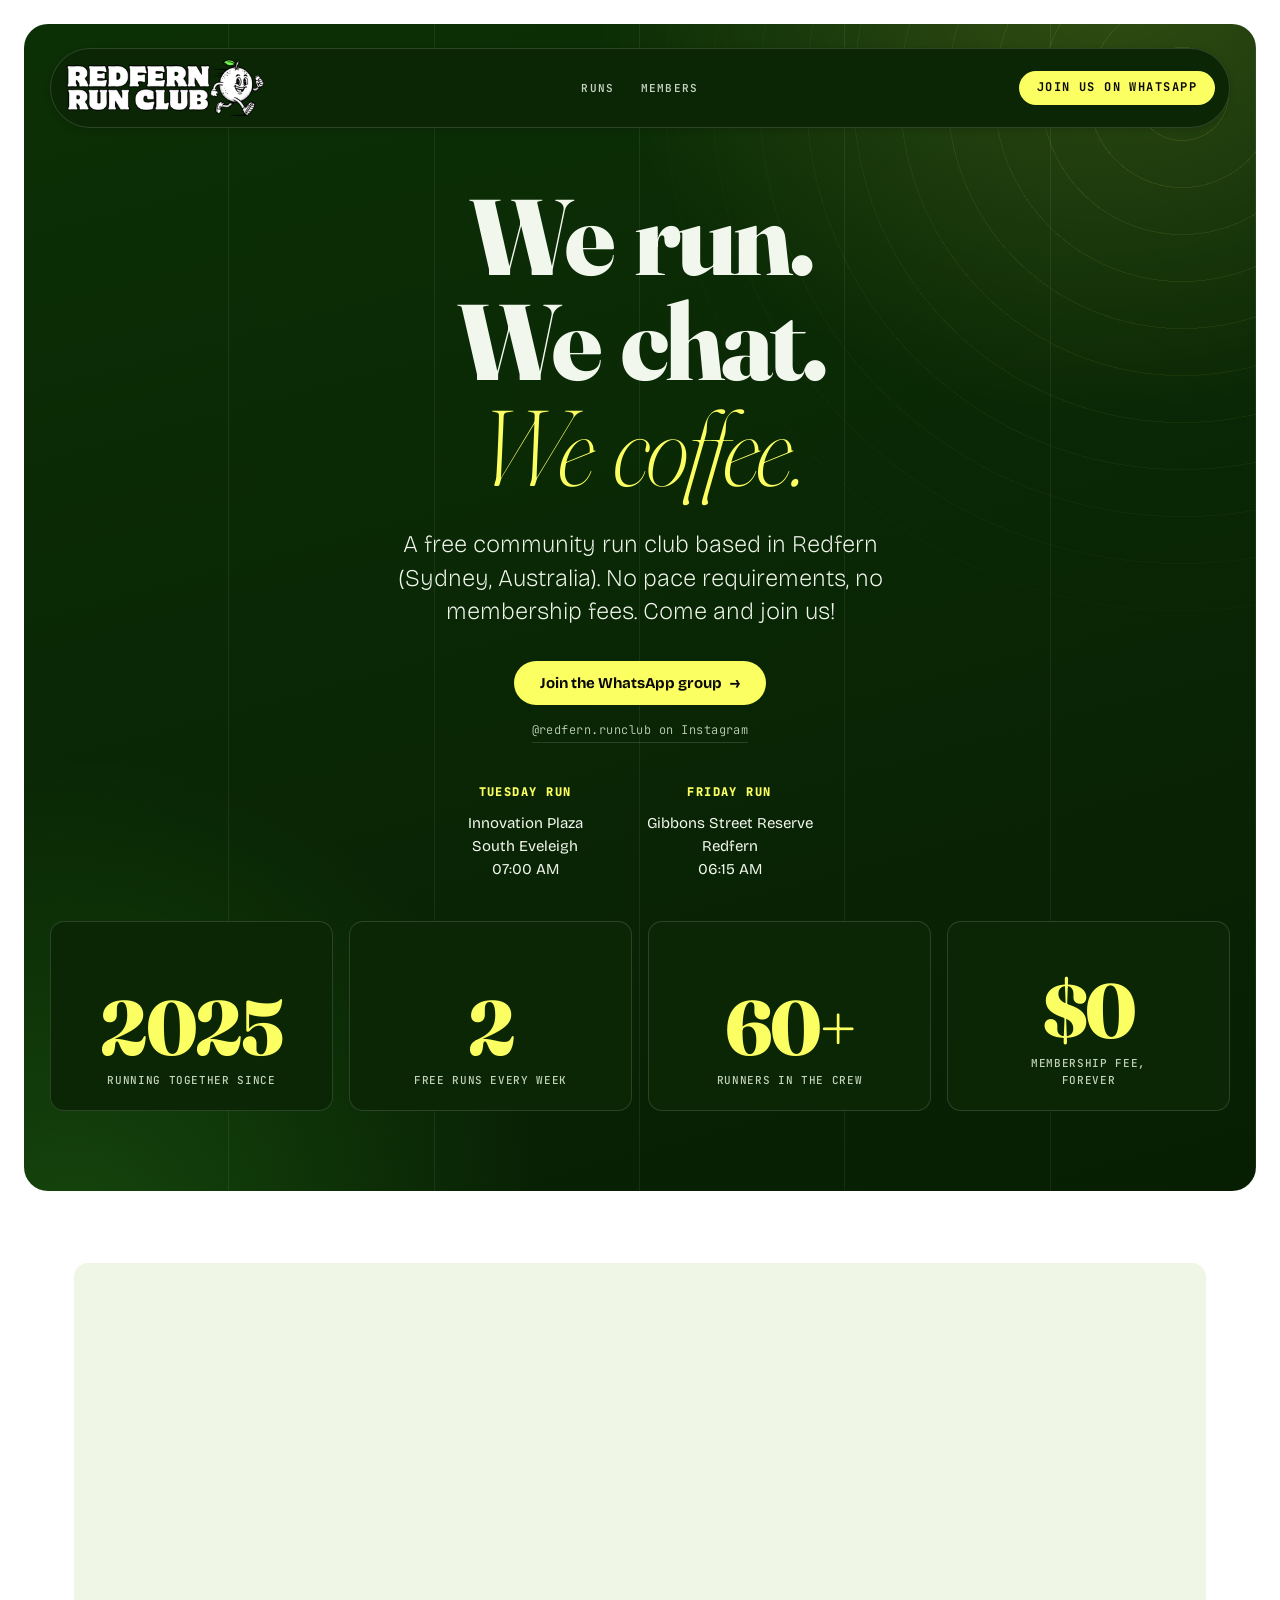
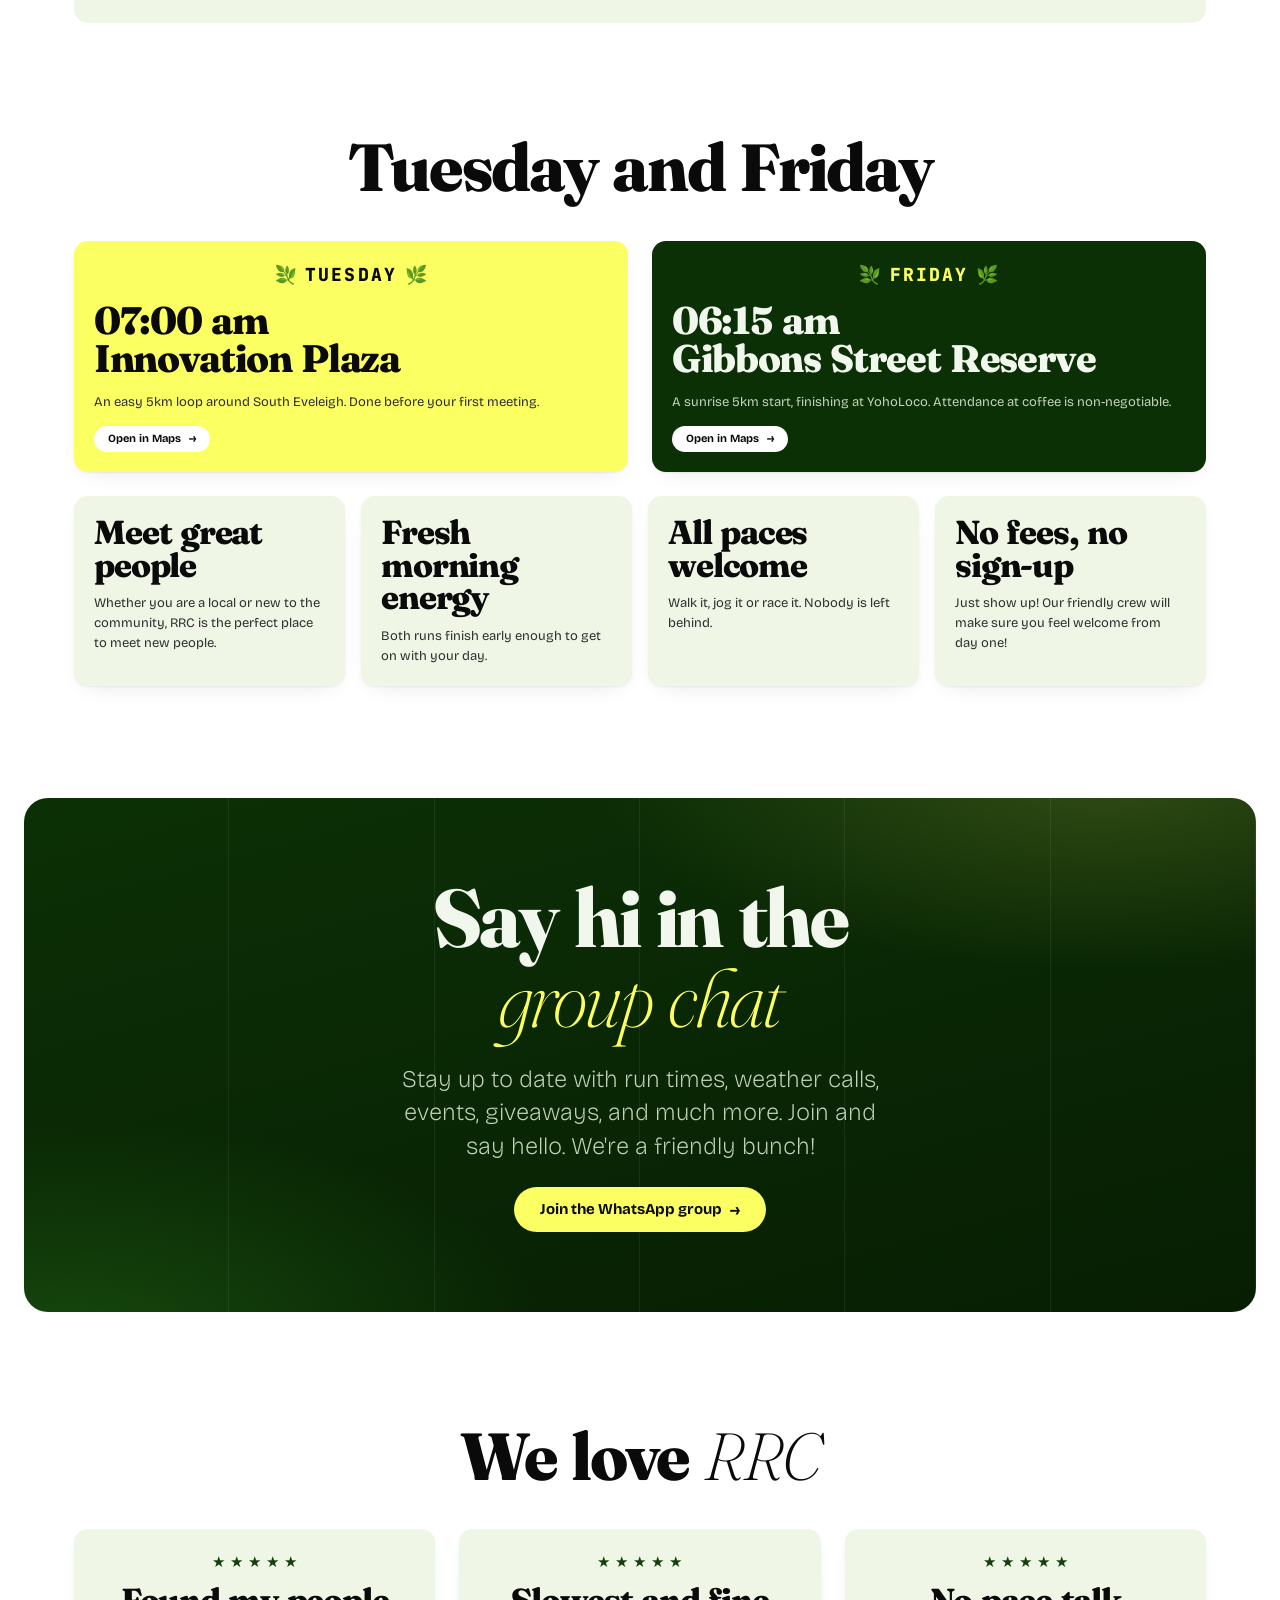
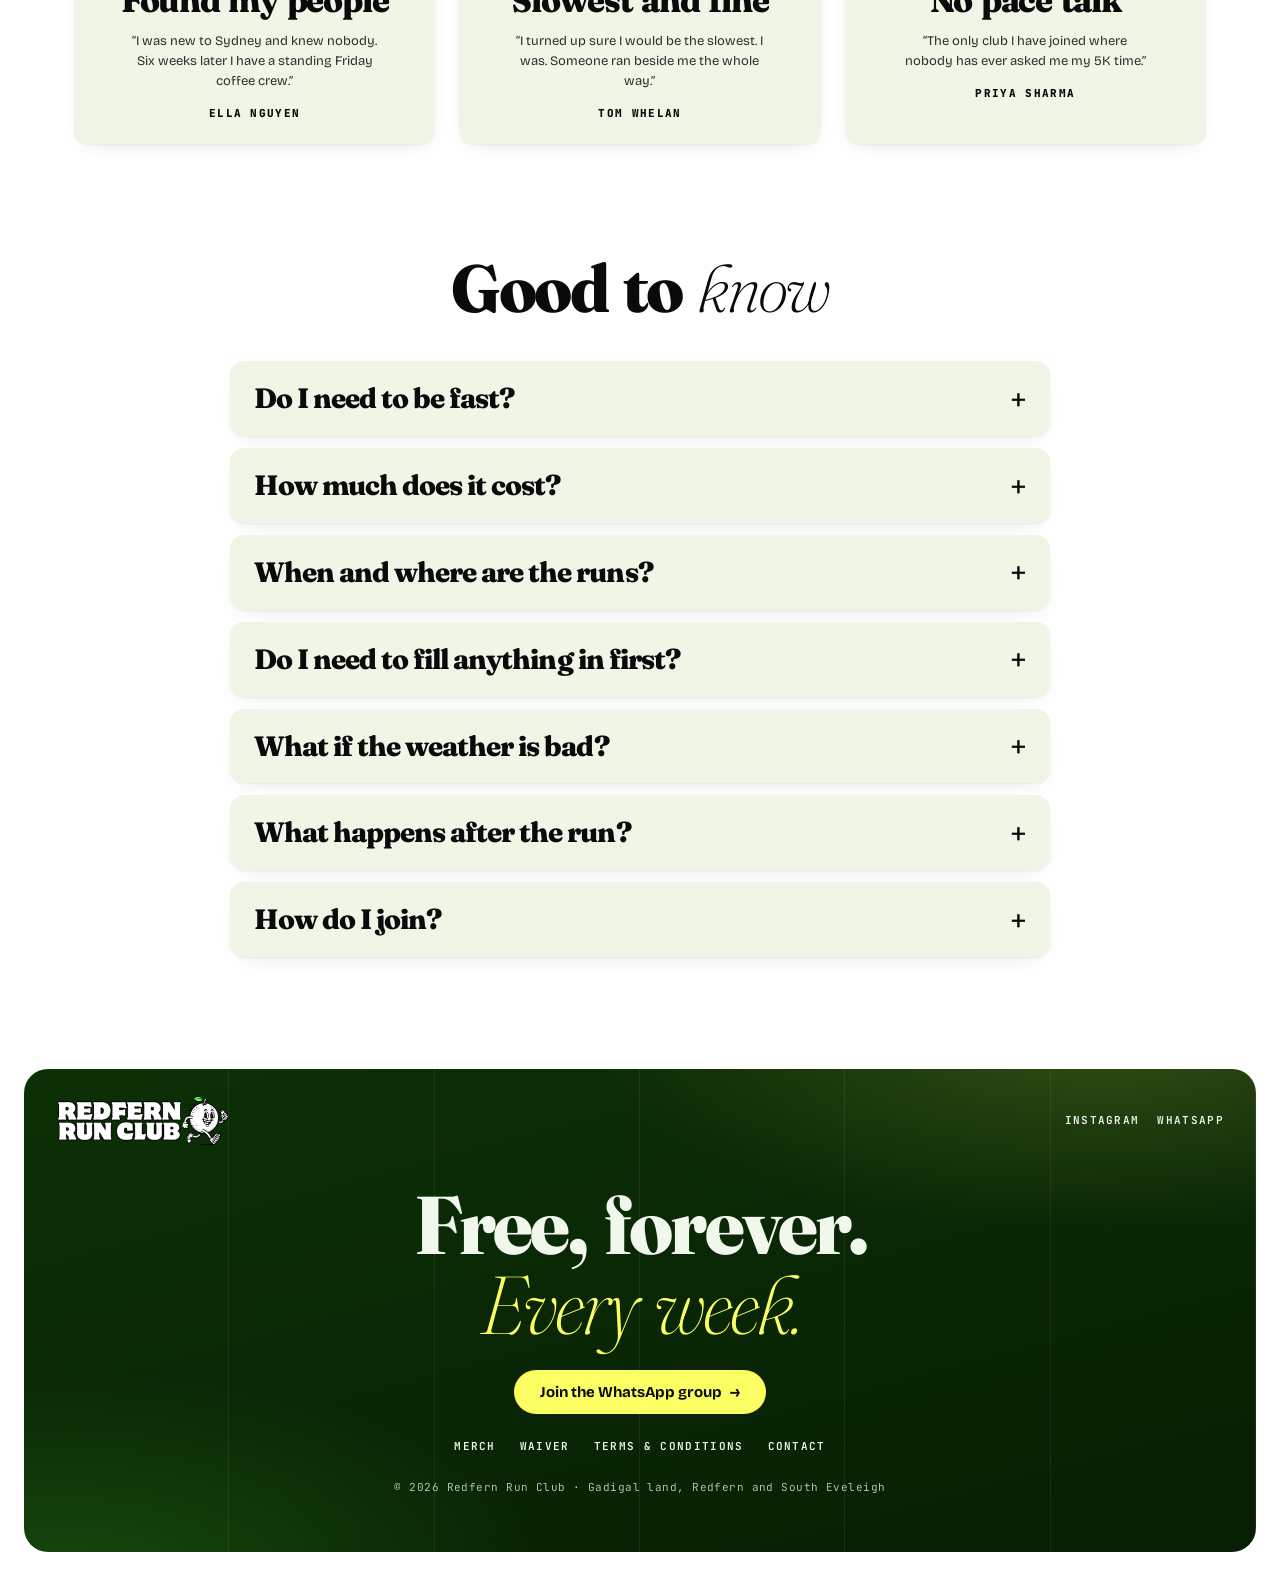
==== commit 44da5bc5: "Restyle with Fraunces/Bricolage/JetBrains Mono, add FAQ, and polish layout Moves the site to a singl" ====
--- a/index.html
+++ b/index.html
@@ -7,7 +7,7 @@
 <meta name="description" content="A free community run club in Redfern & South Eveleigh, Sydney. Tuesdays and Fridays — easy pace, good chat, coffee after.">
 <link rel="preconnect" href="https://fonts.googleapis.com">
 <link rel="preconnect" href="https://fonts.gstatic.com" crossorigin>
-<link href="https://fonts.googleapis.com/css2?family=Archivo:wght@400;500;600;700&family=Archivo+Black&display=swap" rel="stylesheet">
+<link href="https://fonts.googleapis.com/css2?family=Bricolage+Grotesque:opsz,wght@12..96,200..800&family=Fraunces:ital,opsz,wght@0,9..144,200..900;1,9..144,200..900&family=JetBrains+Mono:wght@400..800&display=swap" rel="stylesheet">
 <link rel="stylesheet" href="styles.css">
 <!-- Elfsight Instagram Feed | Untitled Instagram Feed -->
 <script src="https://elfsightcdn.com/platform.js" async></script>
@@ -26,12 +26,12 @@
         <ul class="navbar-links">
           <li><a href="#runs">Runs</a></li>
           <li><a href="#members">Members</a></li>
-          <li><a href="merch.html">Merch</a></li>
+          <li hidden><a href="merch.html">Merch</a></li>
         </ul>
-        <a class="btn btn-acid btn-uppercase navbar-cta" href="https://chat.whatsapp.com/GxBfN8hElySGo5RtBEkHQK?mode=gi_t" target="_blank" rel="noopener">Join us on WhatsApp</a>
-      </div>
-
-      <h1 class="reveal d1">We run. We chat.<br>We coffee.</h1>
+        <a class="btn btn-acid btn-uppercase navbar-cta" href="https://chat.whatsapp.com/GxBfN8hElySGo5RtBEkHQK?mode=gi_t" target="_blank" rel="noopener"><span class="cta-full">Join us on WhatsApp</span><span class="cta-short">Join WhatsApp</span></a>
+      </div>
+
+      <h1 class="reveal d1">We run.<br>We chat.<br><em>We coffee.</em></h1>
       <p class="lede reveal d2">A free community run club based in Redfern (Sydney, Australia). No pace requirements, no membership fees. Come and join us!</p>
 
       <div class="hero-actions reveal d3">
@@ -58,7 +58,7 @@
         </div>
       </div>
 
-      <div class="hero-stats reveal d4">
+      <div class="hero-stats reveal d5">
         <div class="stat-card">
           <div class="stat-value stat-number" data-count="2025">0</div>
           <div class="stat-caption">Running together since</div>
@@ -79,29 +79,27 @@
     </div>
   </section>
 
-  <section class="container">
-    <div class="ig-embed reveal">
+  <section class="container gallery-section">
+    <div class="ig-embed">
       <div class="elfsight-app-a6fd9c30-1331-427b-a612-455271952f54" data-elfsight-app-lazy></div>
     </div>
   </section>
 
-  <section class="container" id="runs" style="padding-top: var(--section-y); padding-bottom: var(--section-y);">
-    <div class="section-header section-header--centered reveal">
-      <div class="section-header-title">
-        <h2>Two mornings, one crew</h2>
-      </div>
-    </div>
-
-    <div class="program-grid reveal d1">
-      <article class="program-card program-card--lime">
-        <div class="program-card-badge" aria-hidden="true"><span style="transform:scaleX(-1);display:inline-block">&#127807;</span>TUESDAY<span>&#127807;</span></div>
-        <h3>07:00 AM at Innovation Plaza</h3>
+  <section class="container section-pad" id="runs">
+    <div class="section-header">
+      <h2>Tuesday and Friday</h2>
+    </div>
+
+    <div class="program-grid">
+      <article class="program-card program-card--acid">
+        <div class="program-card-badge" aria-hidden="true"><span class="flip">&#127807;</span>TUESDAY<span>&#127807;</span></div>
+        <h3>07:00 am<br>Innovation Plaza</h3>
         <p>An easy 5km loop around South Eveleigh. Done before your first meeting.</p>
         <div><a class="btn btn-light btn-sm btn-arrow" href="https://www.google.com/maps/search/?api=1&query=Innovation+Plaza+South+Eveleigh+Sydney" target="_blank" rel="noopener">Open in Maps</a></div>
       </article>
-      <article class="program-card program-card--sky">
-        <div class="program-card-badge" aria-hidden="true"><span style="transform:scaleX(-1);display:inline-block">&#127807;</span>FRIDAY<span>&#127807;</span></div>
-        <h3>06:15 AM at Gibbons Street Reserve</h3>
+      <article class="program-card program-card--forest">
+        <div class="program-card-badge" aria-hidden="true"><span class="flip">&#127807;</span>FRIDAY<span>&#127807;</span></div>
+        <h3>06:15 am<br>Gibbons Street Reserve</h3>
         <p>A sunrise 5km start, finishing at YohoLoco. Attendance at coffee is non-negotiable.</p>
         <div><a class="btn btn-light btn-sm btn-arrow" href="https://www.google.com/maps/search/?api=1&query=Gibbons+Street+Reserve+Redfern+Sydney" target="_blank" rel="noopener">Open in Maps</a></div>
       </article>
@@ -130,20 +128,18 @@
   <section class="frame-dark cta-frame">
     <div class="grid-lines" aria-hidden="true"></div>
     <div class="inner reveal">
-      <h2>Say hi in the<br>group chat</h2>
+      <h2>Say hi in the<br><em>group chat</em></h2>
       <p>Stay up to date with run times, weather calls, events, giveaways, and much more. Join and say hello. We're a friendly bunch!</p>
       <a class="btn btn-acid btn-lg btn-arrow" href="https://chat.whatsapp.com/GxBfN8hElySGo5RtBEkHQK?mode=gi_t" target="_blank" rel="noopener">Join the WhatsApp group</a>
     </div>
   </section>
 
-  <section class="container" id="members" style="padding-top: var(--section-y); padding-bottom: var(--section-y);">
-    <div class="section-header section-header--centered reveal">
-      <div class="section-header-title">
-        <h2>We love RRC</h2>
-      </div>
-    </div>
-
-    <div class="testimonial-grid reveal d1">
+  <section class="container section-pad" id="members">
+    <div class="section-header">
+      <h2>We love <em>RRC</em></h2>
+    </div>
+
+    <div class="testimonial-grid">
       <article class="testimonial-card">
         <div class="star-rating" aria-label="5 out of 5"><span>&#9733;</span><span>&#9733;</span><span>&#9733;</span><span>&#9733;</span><span>&#9733;</span></div>
         <h3>Found my people</h3>
@@ -165,19 +161,56 @@
     </div>
   </section>
 
-  <section class="container" style="padding-bottom: var(--section-y);">
-    <div class="merch-teaser reveal">
+  <section class="container section-pad-bottom" id="faq">
+    <div class="section-header">
+      <h2>Good to <em>know</em></h2>
+    </div>
+
+    <div class="faq-list">
+      <details class="faq-item">
+        <summary>Do I need to be fast?</summary>
+        <p>Not at all. There are no pace requirements. Walk it, jog it or race it. Nobody is left behind.</p>
+      </details>
+      <details class="faq-item">
+        <summary>How much does it cost?</summary>
+        <p>Nothing. Both runs are free, there are no membership fees and there is no sign-up.</p>
+      </details>
+      <details class="faq-item">
+        <summary>When and where are the runs?</summary>
+        <p>Tuesdays at 07:00 am from Innovation Plaza in South Eveleigh, and Fridays at 06:15 am from Gibbons Street Reserve in Redfern. Both runs are 5km.</p>
+      </details>
+      <details class="faq-item">
+        <summary>Do I need to fill anything in first?</summary>
+        <p>Just one short <a href="waiver.html">waiver</a>, once, before your first run. It takes about a minute.</p>
+      </details>
+      <details class="faq-item">
+        <summary>What if the weather is bad?</summary>
+        <p>Weather calls are posted in the <a href="https://chat.whatsapp.com/GxBfN8hElySGo5RtBEkHQK?mode=gi_t" target="_blank" rel="noopener">WhatsApp group</a>, along with run times and event updates.</p>
+      </details>
+      <details class="faq-item">
+        <summary>What happens after the run?</summary>
+        <p>Coffee. The Friday run finishes at YohoLoco, and everyone is welcome to stay for a chat.</p>
+      </details>
+      <details class="faq-item">
+        <summary>How do I join?</summary>
+        <p>Join the <a href="https://chat.whatsapp.com/GxBfN8hElySGo5RtBEkHQK?mode=gi_t" target="_blank" rel="noopener">WhatsApp group</a>, say hello, then turn up on a Tuesday or Friday.</p>
+      </details>
+    </div>
+  </section>
+
+  <section class="container section-pad-bottom" hidden>
+    <div class="merch-teaser">
       <div class="merch-teaser-copy">
-        <h2>Get the<br>merch</h2>
+        <h2>Get the<br><em>merch</em></h2>
         <p>Tees, hoodies, running tops and hats.</p>
         <a class="btn btn-ink btn-sm btn-arrow" href="merch.html">See the merch</a>
       </div>
       <div class="merch-teaser-tiles">
-        <div class="merch-tile" style="background: var(--lime-300)">
+        <div class="merch-tile tone-paper">
           <img src="assets/merch/tee-1.png" alt="Redfern Run Club Classic Tee">
           <span>Club tee</span>
         </div>
-        <div class="merch-tile" style="background: var(--sky-300)">Hoodie</div>
+        <div class="merch-tile tone-forest">Hoodie</div>
       </div>
     </div>
   </section>
@@ -194,7 +227,7 @@
       </div>
     </div>
     <div class="footer-body">
-      <h2>Free, forever.<br>Every week.</h2>
+      <h2>Free, forever.<br><em>Every week.</em></h2>
       <a class="btn btn-acid btn-lg btn-arrow" href="https://chat.whatsapp.com/GxBfN8hElySGo5RtBEkHQK?mode=gi_t" target="_blank" rel="noopener">Join the WhatsApp group</a>
       <nav class="footer-nav">
         <a href="merch.html">Merch</a>
--- a/styles.css
+++ b/styles.css
@@ -1,15 +1,13 @@
 /* Redfern Run Club — shared styles
-   Design system ported from the Claude Design export (Aug 2026). */
+   One dominant colour (forest green), one sharp accent (acid yellow).
+   Fraunces for display, Bricolage Grotesque for body, JetBrains Mono for labels. */
 
 :root {
-  /* colour */
+  /* colour: forest is the field, acid is the only accent */
   --forest-900: #071e03; --forest-800: #0a2605; --forest-700: #0c3006; --forest-600: #123f0a; --forest-500: #1a5310;
-  --acid-500: #fcff61; --acid-600: #f2f545; --acid-400: #fdff8e;
-  --track-700: #b5361a; --track-600: #d24322; --track-500: #ef5835; --track-400: #fb6f4e;
-  --lime-300: #d0fa95; --lime-200: #e2fcbe;
-  --sky-300: #a9c5f9; --sky-200: #cfdefb;
+  --acid-500: #fcff61; --acid-400: #fdff8e;
   --paper-000: #ffffff; --paper-100: #eff6e6; --paper-200: #e2ecd5;
-  --ink-900: #0a0a0a; --ink-700: #2f2f2f; --ink-500: #5b6157; --ink-300: #9aa392;
+  --ink-900: #0a0a0a; --ink-700: #2f2f2f; --ink-500: #5b6157;
 
   --surface-page: var(--paper-000);
   --surface-dark: var(--forest-700);
@@ -17,23 +15,26 @@
   --surface-card-dark: var(--forest-800);
   --text-on-dark: #f2f7ee;
   --text-on-dark-muted: #c3d3b9;
-  --text-display-on-dark: var(--acid-500);
-  --accent-star: var(--track-500);
-  --border-hairline: rgba(10, 10, 10, .10);
-  --border-on-dark: rgba(242, 247, 238, .14);
-  --grid-line: rgba(242, 247, 238, .10);
+  --accent-star: var(--forest-600);
+  --border-on-dark: color-mix(in srgb, var(--text-on-dark) 14%, transparent);
+  --grid-line: color-mix(in srgb, var(--text-on-dark) 7%, transparent);
+  --glow-acid: color-mix(in srgb, var(--acid-500) 16%, transparent);
+  --glow-forest: color-mix(in srgb, var(--forest-500) 75%, transparent);
+  --ring-acid: color-mix(in srgb, var(--acid-500) 10%, transparent);
 
   /* type */
-  --font-display: 'Archivo Black', 'Archivo', system-ui, sans-serif;
-  --font-body: 'Archivo', system-ui, -apple-system, 'Segoe UI', sans-serif;
-  --fs-hero: clamp(48px, 7.2vw, 116px);
-  --fs-display-1: clamp(36px, 5vw, 56px);
-  --fs-display-2: clamp(28px, 3.6vw, 40px);
-  --fs-display-3: 28px;
-  --fs-display-4: 20px;
-  --fs-stat: clamp(44px, 5vw, 64px);
+  --font-display: 'Fraunces', serif;
+  --font-body: 'Bricolage Grotesque', sans-serif;
+  --font-mono: 'JetBrains Mono', monospace;
+  --fs-hero: clamp(52px, 8.4vw, 124px);
+  --fs-display-1: clamp(44px, 6.4vw, 92px);
+  --fs-display-2: clamp(38px, 5.2vw, 72px);
+  --fs-display-3: clamp(28px, 3vw, 40px);
+  --fs-display-4: clamp(26px, 2.6vw, 38px);
+  --fs-stat: clamp(48px, 6vw, 92px);
+  --fs-lede: clamp(18px, 2vw, 24px);
   --fs-body-lg: 17px; --fs-body: 15px; --fs-body-sm: 13px; --fs-label: 12px; --fs-micro: 11px;
-  --ls-display: -0.02em; --ls-label: 0.10em; --ls-nav: 0.06em;
+  --ls-display: -0.035em; --ls-mono: 0.12em;
 
   /* spacing */
   --sp-1: 4px; --sp-2: 8px; --sp-3: 12px; --sp-4: 16px; --sp-5: 20px; --sp-6: 24px;
@@ -41,12 +42,11 @@
   --gutter: 24px; --container: 1180px; --section-y: 88px; --card-pad: 20px; --page-inset: 24px;
 
   /* shape */
-  --r-xs: 6px; --r-sm: 10px; --r-md: 14px; --r-lg: 20px; --r-xl: 28px; --r-pill: 999px; --r-frame: 24px;
-  --shadow-card: 0 1px 2px rgba(10,10,10,.05), 0 8px 24px -12px rgba(10,10,10,.14);
-  --shadow-float: 0 10px 30px -10px rgba(10,10,10,.30);
-  --shadow-pill: 0 2px 6px rgba(10,10,10,.18);
+  --r-xs: 6px; --r-sm: 10px; --r-md: 14px; --r-pill: 999px; --r-frame: 24px;
+  --shadow-card: 0 1px 2px color-mix(in srgb, var(--ink-900) 5%, transparent), 0 8px 24px -12px color-mix(in srgb, var(--ink-900) 14%, transparent);
+  --shadow-pill: 0 2px 6px color-mix(in srgb, var(--ink-900) 18%, transparent);
   --ease-out: cubic-bezier(.22,.68,.36,1);
-  --dur-fast: 120ms; --dur: 200ms; --dur-slow: 420ms;
+  --dur-fast: 120ms;
 }
 
 * { box-sizing: border-box; }
@@ -57,25 +57,27 @@
   background: var(--surface-page);
   color: var(--ink-700);
   font-family: var(--font-body);
+  font-weight: 300;
   font-size: var(--fs-body);
-  line-height: 1.5;
+  line-height: 1.55;
   -webkit-font-smoothing: antialiased;
   overflow-x: hidden;
 }
 
 h1, h2, h3, h4 {
   font-family: var(--font-display);
-  font-weight: 400;
+  font-weight: 800;
   letter-spacing: var(--ls-display);
-  line-height: 0.92;
-  text-transform: uppercase;
+  word-spacing: 0.08em;
+  line-height: 0.98;
   color: var(--ink-900);
   margin: 0;
 }
+h1 em, h2 em, h3 em { font-style: italic; font-weight: 200; }
+strong { font-weight: 800; }
 
 p { margin: 0; }
-a { color: var(--track-600); text-decoration: none; }
-a:hover { color: var(--track-700); }
+a { color: inherit; text-decoration: none; }
 img { max-width: 100%; display: block; }
 ::selection { background: var(--acid-500); color: var(--ink-900); }
 
@@ -96,15 +98,26 @@
   padding-right: var(--gutter);
 }
 
+.section-pad { padding-top: var(--section-y); padding-bottom: var(--section-y); }
+.section-pad-bottom { padding-bottom: var(--section-y); }
+
+/* dark frames: layered glow over a gradient field, with grid lines on top */
 .frame-dark {
   position: relative;
   overflow: hidden;
-  background: var(--surface-dark);
+  background:
+    radial-gradient(60% 55% at 88% -5%, var(--glow-acid), transparent 70%),
+    radial-gradient(55% 60% at 4% 105%, var(--glow-forest), transparent 70%),
+    linear-gradient(165deg, var(--forest-700), var(--forest-900));
   border-radius: var(--r-frame);
   padding: var(--page-inset);
+  color: var(--text-on-dark);
 }
 
 .frame-dark .container { padding-left: 0; padding-right: 0; }
+.frame-dark > *:not(.grid-lines) { position: relative; }
+.frame-dark h1, .frame-dark h2 { color: var(--text-on-dark); }
+.frame-dark h1 em, .frame-dark h2 em { color: var(--acid-500); }
 
 .grid-lines {
   position: absolute;
@@ -116,7 +129,16 @@
   );
 }
 
-.frame-dark > * { position: relative; }
+/* concentric rings, like a track seen from above */
+.hero-frame::before {
+  content: "";
+  position: absolute;
+  inset: 0;
+  pointer-events: none;
+  background: repeating-radial-gradient(circle at 94% 6%, transparent 0 46px, var(--ring-acid) 46px 47px);
+  -webkit-mask-image: radial-gradient(65% 70% at 94% 6%, #000, transparent 75%);
+  mask-image: radial-gradient(65% 70% at 94% 6%, #000, transparent 75%);
+}
 
 /* ---------- buttons ---------- */
 
@@ -129,7 +151,7 @@
   cursor: pointer;
   padding: 10px 18px;
   font-family: var(--font-body);
-  font-weight: 600;
+  font-weight: 700;
   font-size: var(--fs-body-sm);
   line-height: 1.1;
   white-space: nowrap;
@@ -138,39 +160,40 @@
 .btn:active { transform: scale(.97); }
 .btn-arrow::after { content: "→"; font-size: 1.05em; line-height: 1; }
 
-.btn-primary { background: var(--forest-700); color: #fff; }
-.btn-primary:hover { background: var(--forest-600); color: #fff; }
-.btn-ink { background: var(--ink-900); color: #fff; }
-.btn-ink:hover { background: #232323; color: #fff; }
+.btn-ink { background: var(--ink-900); color: var(--paper-000); }
+.btn-ink:hover { background: var(--ink-700); }
 .btn-light { background: var(--paper-000); color: var(--ink-900); }
-.btn-light:hover { background: var(--paper-100); color: var(--ink-900); }
+.btn-light:hover { background: var(--paper-100); }
 .btn-acid { background: var(--acid-500); color: var(--ink-900); }
-.btn-acid:hover { background: var(--acid-400); color: var(--ink-900); }
+.btn-acid:hover { background: var(--acid-400); }
 
 .btn-lg { padding: 14px 26px; font-size: var(--fs-body); }
 .btn-sm { padding: 7px 14px; font-size: var(--fs-micro); }
 .btn-uppercase {
-  font-family: var(--font-display);
-  font-weight: 400;
-  letter-spacing: var(--ls-nav);
+  font-family: var(--font-mono);
+  font-weight: 700;
+  font-size: var(--fs-label);
+  letter-spacing: var(--ls-mono);
   text-transform: uppercase;
 }
 
 /* ---------- navbar ---------- */
 
 .navbar {
-  display: flex;
+  display: grid;
+  grid-template-columns: 1fr auto 1fr;
   align-items: center;
   gap: 28px;
-  padding: 9px 10px 9px 22px;
+  padding: 9px 14px;
   background: var(--forest-800);
   border: 1px solid var(--border-on-dark);
   border-radius: var(--r-pill);
   box-shadow: var(--shadow-pill);
 }
 
-.navbar-logo { display: flex; align-items: center; }
-.navbar-logo img { height: 30px; width: auto; }
+.navbar-logo { display: flex; align-items: center; flex-shrink: 0; }
+.navbar-logo img { height: 60px; width: auto; }
+.navbar-cta .cta-short { display: none; }
 
 .navbar-links {
   display: flex;
@@ -180,85 +203,47 @@
   padding: 0;
 }
 .navbar-links a {
-  font-family: var(--font-display);
+  font-family: var(--font-mono);
+  font-weight: 600;
   font-size: var(--fs-micro);
-  letter-spacing: var(--ls-nav);
+  letter-spacing: var(--ls-mono);
   text-transform: uppercase;
   color: var(--text-on-dark);
   opacity: .82;
 }
 .navbar-links a:hover { opacity: 1; color: var(--acid-500); }
 
-.navbar-cta { margin-left: auto; flex: 0 0 auto; }
+.navbar-links { justify-self: center; }
+.navbar-cta { justify-self: end; flex: 0 0 auto; }
 
 /* ---------- section header ---------- */
 
 .section-header {
   display: flex;
-  align-items: flex-start;
-  justify-content: space-between;
-  gap: 40px;
-  flex-wrap: wrap;
-}
-.section-header--centered {
   flex-direction: column;
   align-items: center;
   text-align: center;
   gap: 16px;
 }
-
-.section-header-title {
-  display: flex;
-  align-items: center;
-  gap: 14px;
-}
-.section-header-title h2 {
-  font-size: var(--fs-display-2);
-  max-width: 520px;
-}
-.section-header--centered .section-header-title h2 { max-width: 640px; }
-
-.section-header-aside {
-  display: flex;
-  flex-direction: column;
-  align-items: flex-start;
-  gap: 14px;
-  max-width: 300px;
-}
-.section-header--centered .section-header-aside { align-items: center; max-width: 440px; }
-.section-header-aside p { font-size: var(--fs-body-sm); color: var(--ink-700); }
-
-.icon-badge {
-  display: inline-flex;
-  align-items: center;
-  justify-content: center;
-  flex: 0 0 auto;
-  width: 44px;
-  height: 44px;
-  border-radius: 50%;
-  background: var(--ink-900);
-  color: #fff;
-  font-size: 22px;
-  line-height: 1;
-}
-.icon-badge--acid { background: var(--acid-500); color: var(--ink-900); }
+.section-header h2 { font-size: var(--fs-display-2); max-width: 900px; }
 
 /* ---------- hero ---------- */
 
 .hero-frame { padding-bottom: var(--sp-20); }
 
 .hero-frame h1 {
-  margin: 44px auto 0;
-  max-width: 900px;
+  margin: 56px auto 0;
+  max-width: 1100px;
   text-align: center;
   font-size: var(--fs-hero);
-  color: var(--text-display-on-dark);
 }
 .hero-frame .lede {
-  margin: 26px auto 0;
+  margin: 28px auto 0;
   text-align: center;
-  max-width: 520px;
-  font-size: var(--fs-body-lg);
+  max-width: 560px;
+  font-weight: 200;
+  font-size: var(--fs-lede);
+  line-height: 1.4;
   color: var(--text-on-dark);
 }
 
@@ -270,7 +255,9 @@
   margin-top: var(--sp-8);
 }
 .hero-actions .ig-link {
-  font-size: var(--fs-body-sm);
+  font-family: var(--font-mono);
+  font-size: var(--fs-label);
+  letter-spacing: 0.04em;
   color: var(--text-on-dark-muted);
   border-bottom: 1px solid var(--border-on-dark);
   padding-bottom: 2px;
@@ -285,15 +272,16 @@
   margin: var(--sp-10) 0 var(--sp-8);
   text-align: center;
 }
-.hero-facts > div { max-width: 180px; }
+.hero-facts > div { max-width: 200px; }
 .hero-facts .fact-label {
-  font-family: var(--font-display);
-  font-size: var(--fs-body);
-  letter-spacing: var(--ls-nav);
+  font-family: var(--font-mono);
+  font-weight: 800;
+  font-size: var(--fs-label);
+  letter-spacing: var(--ls-mono);
   text-transform: uppercase;
   color: var(--acid-500);
 }
-.hero-facts .fact-lines { margin-top: 10px; font-size: var(--fs-body-sm); color: var(--text-on-dark); }
+.hero-facts .fact-lines { margin-top: 10px; font-size: var(--fs-body); font-weight: 400; color: var(--text-on-dark); }
 
 .hero-stats {
   display: grid;
@@ -311,7 +299,7 @@
   align-items: center;
   justify-content: flex-end;
   padding: 28px 20px 22px;
-  min-height: 168px;
+  min-height: 190px;
   background: var(--surface-card-dark);
   border: 1px solid var(--border-on-dark);
   border-radius: var(--r-md);
@@ -319,24 +307,26 @@
 }
 .stat-value {
   font-family: var(--font-display);
+  font-weight: 800;
   font-size: var(--fs-stat);
   line-height: .9;
-  letter-spacing: -0.03em;
+  letter-spacing: var(--ls-display);
   color: var(--acid-500);
 }
-.stat-caption { font-size: var(--fs-micro); line-height: 1.4; color: var(--text-on-dark-muted); max-width: 150px; }
+.stat-caption {
+  font-family: var(--font-mono);
+  font-weight: 500;
+  font-size: var(--fs-micro);
+  letter-spacing: 0.06em;
+  text-transform: uppercase;
+  line-height: 1.5;
+  color: var(--text-on-dark-muted);
+  max-width: 170px;
+}
 
 /* ---------- gallery ---------- */
 
-.gallery-head {
-  display: flex;
-  flex-wrap: wrap;
-  gap: var(--sp-4);
-  align-items: baseline;
-  justify-content: space-between;
-}
-.gallery-head h2 { font-size: var(--fs-display-2); }
-.gallery-head a { font-size: var(--fs-body-sm); font-weight: 500; }
+.gallery-section { padding-top: var(--sp-12); }
 
 .ig-embed {
   min-height: 360px;
@@ -362,28 +352,26 @@
   border-radius: var(--r-md);
   box-shadow: var(--shadow-card);
 }
-.program-card--lime { background: var(--lime-300); }
-.program-card--sky { background: var(--sky-300); }
+.program-card--acid { background: var(--acid-500); }
+.program-card--forest { background: var(--forest-700); }
+.program-card.program-card--forest h3 { color: var(--text-on-dark); }
+.program-card.program-card--forest p { color: var(--text-on-dark-muted); }
+.program-card.program-card--forest .program-card-badge { color: var(--acid-500); }
 
 .program-card-badge {
   display: flex;
   align-items: center;
   justify-content: center;
-  gap: 6px;
-  font-family: var(--font-display);
-  font-size: var(--fs-display-4);
+  gap: 8px;
+  font-family: var(--font-mono);
+  font-weight: 800;
+  font-size: 18px;
+  letter-spacing: var(--ls-mono);
   color: var(--ink-900);
 }
-.program-card h3 {
-  font-family: var(--font-body);
-  font-weight: 500;
-  font-size: var(--fs-body-lg);
-  letter-spacing: 0;
-  line-height: 1.25;
-  text-transform: none;
-  color: var(--ink-900);
-}
-.program-card p { font-size: var(--fs-body-sm); color: var(--ink-700); }
+.flip { display: inline-block; transform: scaleX(-1); }
+.program-card h3 { font-size: var(--fs-display-3); }
+.program-card p { font-size: var(--fs-body-sm); font-weight: 400; color: var(--ink-700); }
 
 .perk-grid {
   display: grid;
@@ -398,13 +386,13 @@
   box-shadow: var(--shadow-card);
 }
 .perk-card h3 { font-size: var(--fs-display-4); }
-.perk-card p { margin-top: var(--sp-3); font-size: var(--fs-body-sm); color: var(--ink-700); }
+.perk-card p { margin-top: var(--sp-3); font-size: var(--fs-body-sm); font-weight: 400; color: var(--ink-700); }
 
 /* ---------- community cta ---------- */
 
 .cta-frame { padding: var(--sp-20) var(--page-inset); }
 .cta-frame .inner {
-  max-width: 820px;
+  max-width: 880px;
   margin: 0 auto;
   text-align: center;
   display: flex;
@@ -412,8 +400,8 @@
   align-items: center;
   gap: var(--sp-6);
 }
-.cta-frame h2 { font-size: var(--fs-display-1); color: var(--text-display-on-dark); }
-.cta-frame p { max-width: 460px; font-size: var(--fs-body-lg); color: var(--text-on-dark-muted); }
+.cta-frame h2 { font-size: var(--fs-display-1); }
+.cta-frame p { max-width: 480px; font-weight: 200; font-size: var(--fs-lede); line-height: 1.4; color: var(--text-on-dark-muted); }
 
 /* ---------- testimonials ---------- */
 
@@ -429,27 +417,71 @@
   align-items: center;
   gap: 14px;
   text-align: center;
-  padding: 22px 20px 18px;
+  padding: 26px 22px 22px;
   background: var(--surface-card);
   border-radius: var(--r-md);
   box-shadow: var(--shadow-card);
 }
 .star-rating { display: flex; gap: 5px; }
 .star-rating span { font-size: 15px; line-height: 1; color: var(--accent-star); }
-.testimonial-card h3 { font-size: var(--fs-display-4); max-width: 200px; }
-.testimonial-card p { font-size: var(--fs-body-sm); color: var(--ink-700); max-width: 230px; }
-.testimonial-avatar {
-  width: 52px; height: 56px; margin-top: 4px;
-  border-radius: var(--r-xs);
-  background: var(--acid-500);
-}
-.testimonial-name { font-size: var(--fs-micro); font-weight: 600; color: var(--ink-900); }
+.testimonial-card h3 { font-size: var(--fs-display-4); max-width: 280px; }
+.testimonial-card p { font-size: var(--fs-body-sm); font-weight: 400; color: var(--ink-700); max-width: 250px; }
+.testimonial-name {
+  font-family: var(--font-mono);
+  font-weight: 800;
+  font-size: var(--fs-micro);
+  letter-spacing: var(--ls-mono);
+  text-transform: uppercase;
+  color: var(--ink-900);
+}
+
+/* ---------- faq ---------- */
+
+.faq-list {
+  max-width: 820px;
+  margin: var(--sp-10) auto 0;
+  display: grid;
+  gap: var(--sp-3);
+}
+.faq-item {
+  background: var(--surface-card);
+  border-radius: var(--r-md);
+  box-shadow: var(--shadow-card);
+}
+.faq-item summary {
+  display: flex;
+  align-items: center;
+  justify-content: space-between;
+  gap: var(--sp-4);
+  padding: 22px 24px;
+  cursor: pointer;
+  list-style: none;
+  font-family: var(--font-display);
+  font-weight: 800;
+  font-size: clamp(20px, 2.2vw, 28px);
+  letter-spacing: var(--ls-display);
+  line-height: 1.1;
+  color: var(--ink-900);
+}
+.faq-item summary::-webkit-details-marker { display: none; }
+.faq-item summary::after {
+  content: "+";
+  flex: none;
+  font-family: var(--font-mono);
+  font-weight: 400;
+  font-size: 28px;
+  line-height: 1;
+}
+.faq-item[open] summary::after { content: "\2212"; }
+.faq-item summary:focus-visible { outline: 3px solid var(--forest-600); outline-offset: -3px; border-radius: var(--r-md); }
+.faq-item p { padding: 0 24px 24px; max-width: 62ch; font-size: var(--fs-body); font-weight: 400; color: var(--ink-700); }
+.faq-item a { color: var(--forest-600); font-weight: 600; text-decoration: underline; text-underline-offset: 3px; }
 
 /* ---------- merch teaser / grid ---------- */
 
 .merch-teaser {
   display: grid;
-  grid-template-columns: repeat(auto-fit, minmax(300px, 1fr));
+  grid-template-columns: repeat(auto-fit, minmax(min(300px, 100%), 1fr));
   gap: var(--sp-10);
   align-items: center;
   padding: var(--sp-10);
@@ -458,8 +490,13 @@
 }
 .merch-teaser-copy { display: flex; flex-direction: column; gap: var(--sp-4); align-items: flex-start; }
 .merch-teaser-copy h2 { font-size: var(--fs-display-2); }
-.merch-teaser-copy p { max-width: 380px; font-size: var(--fs-body-sm); color: var(--ink-700); }
+.merch-teaser-copy p { max-width: 380px; font-size: var(--fs-body-sm); font-weight: 400; color: var(--ink-700); }
 .merch-teaser-tiles { display: grid; grid-template-columns: 1fr 1fr; gap: var(--sp-4); }
+
+.tone-acid { background: var(--acid-500); color: var(--ink-900); }
+.tone-forest { background: var(--forest-700); color: var(--acid-500); }
+.tone-paper { background: var(--paper-200); color: var(--ink-900); }
+
 .merch-tile {
   position: relative;
   overflow: hidden;
@@ -469,9 +506,9 @@
   align-items: flex-end;
   padding: var(--sp-4);
   font-family: var(--font-display);
+  font-weight: 800;
   font-size: var(--fs-display-4);
-  text-transform: uppercase;
-  color: var(--ink-900);
+  letter-spacing: var(--ls-display);
 }
 .merch-tile img {
   position: absolute;
@@ -486,6 +523,7 @@
   padding: 4px 10px;
   border-radius: var(--r-xs);
   background: var(--paper-000);
+  color: var(--ink-900);
 }
 
 .product-grid {
@@ -516,18 +554,19 @@
   padding: 5px 10px;
   border-radius: var(--r-xs);
   background: var(--paper-000);
-  font-family: var(--font-display);
+  font-family: var(--font-mono);
+  font-weight: 800;
   font-size: var(--fs-micro);
-  letter-spacing: var(--ls-nav);
+  letter-spacing: var(--ls-mono);
   text-transform: uppercase;
   color: var(--ink-900);
 }
 .product-media .product-name {
   font-family: var(--font-display);
+  font-weight: 800;
   font-size: var(--fs-display-3);
-  line-height: 0.92;
-  text-transform: uppercase;
-  color: var(--ink-900);
+  letter-spacing: var(--ls-display);
+  line-height: 0.98;
 }
 .tee-carousel { background: var(--paper-200); overflow: hidden; }
 .tee-carousel .product-tag { position: absolute; top: var(--sp-3); left: var(--sp-3); z-index: 2; }
@@ -551,19 +590,19 @@
 @keyframes tee-rotate-2 { 0% { opacity: 0; } 25% { opacity: 1; } 50% { opacity: 0; } 100% { opacity: 0; } }
 @keyframes tee-rotate-3 { 0% { opacity: 0; } 50% { opacity: 1; } 75% { opacity: 0; } 100% { opacity: 0; } }
 @keyframes tee-rotate-4 { 0% { opacity: 0; } 75% { opacity: 1; } 100% { opacity: 0; } }
-@media (prefers-reduced-motion: reduce) {
-  .tee-carousel img { animation: none; opacity: 0; }
-  .tee-carousel img:nth-child(2) { opacity: 1; }
-}
-
-.product-price { font-size: var(--fs-body-sm); font-weight: 600; color: var(--ink-900); }
-.product-card p.product-desc { font-size: var(--fs-body-sm); color: var(--ink-700); flex: 1; }
+
+.product-price {
+  font-family: var(--font-mono);
+  font-weight: 800;
+  font-size: var(--fs-label);
+  letter-spacing: 0.06em;
+  color: var(--ink-900);
+}
+.product-card p.product-desc { font-size: var(--fs-body-sm); font-weight: 400; color: var(--ink-700); flex: 1; }
 
 /* ---------- footer ---------- */
 
-.site-footer {
-  padding: 26px 32px 44px;
-}
+.site-footer { padding: 26px 32px 44px; }
 .footer-top {
   display: flex;
   align-items: center;
@@ -571,10 +610,17 @@
   gap: var(--sp-4);
   flex-wrap: wrap;
 }
-.footer-top .navbar-logo img { height: 26px; }
+.footer-top .navbar-logo img { height: 52px; }
 .footer-socials { display: flex; gap: 18px; }
-.footer-socials a { font-size: var(--fs-micro); letter-spacing: var(--ls-nav); text-transform: uppercase; color: var(--paper-000); opacity: .9; font-family: var(--font-display); }
-.footer-socials a:hover { opacity: 1; color: var(--acid-500); }
+.footer-socials a {
+  font-family: var(--font-mono);
+  font-weight: 600;
+  font-size: var(--fs-micro);
+  letter-spacing: var(--ls-mono);
+  text-transform: uppercase;
+  color: var(--text-on-dark);
+}
+.footer-socials a:hover { color: var(--acid-500); }
 
 .footer-body {
   text-align: center;
@@ -584,26 +630,27 @@
   align-items: center;
   gap: var(--sp-6);
 }
-.footer-body h2 { font-size: var(--fs-display-1); color: var(--text-display-on-dark); }
+.footer-body h2 { font-size: var(--fs-display-1); }
 
 .footer-nav {
   display: flex;
   flex-wrap: wrap;
   gap: var(--sp-6);
   justify-content: center;
-  font-family: var(--font-display);
+  font-family: var(--font-mono);
+  font-weight: 600;
   font-size: var(--fs-micro);
-  letter-spacing: var(--ls-nav);
+  letter-spacing: var(--ls-mono);
   text-transform: uppercase;
 }
 .footer-nav a { color: var(--text-on-dark); }
 .footer-nav a:hover { color: var(--acid-500); }
-.footer-copy { font-size: var(--fs-micro); color: var(--text-on-dark-muted); }
+.footer-copy { font-family: var(--font-mono); font-size: var(--fs-micro); letter-spacing: 0.04em; color: var(--text-on-dark-muted); }
 
 /* ---------- legal pages ---------- */
 
 .legal-hero h1 { font-size: var(--fs-display-1); }
-.legal-hero .lede { font-size: var(--fs-body-sm); color: var(--text-on-dark-muted); }
+.legal-hero .lede { font-size: var(--fs-body-lg); }
 
 .legal-body {
   max-width: 760px;
@@ -616,6 +663,7 @@
 .legal-clause h2 { font-size: var(--fs-display-3); }
 .legal-clause p { margin-top: var(--sp-4); font-size: var(--fs-body-lg); color: var(--ink-700); }
 .legal-body > p { font-size: var(--fs-body-lg); color: var(--ink-700); }
+.legal-body a, .waiver-note a { color: var(--forest-600); font-weight: 600; text-decoration: underline; text-underline-offset: 3px; }
 
 .waiver-body {
   max-width: 820px;
@@ -637,32 +685,46 @@
   border-radius: var(--r-sm);
   background: var(--paper-000);
 }
-.waiver-note { margin-top: var(--sp-5); font-size: var(--fs-body-sm); color: var(--ink-500); }
-
-/* ---------- reveal-on-scroll ---------- */
-
-.reveal.reveal-init {
-  opacity: 0;
-  transform: translateY(16px);
-  transition: opacity 600ms var(--ease-out), transform 600ms var(--ease-out);
-}
-.reveal.reveal-init.is-visible { opacity: 1; transform: none; }
-.reveal.d1 { transition-delay: 80ms; }
-.reveal.d2 { transition-delay: 160ms; }
-.reveal.d3 { transition-delay: 240ms; }
-.reveal.d4 { transition-delay: 320ms; }
+.waiver-note { margin-top: var(--sp-5); font-size: var(--fs-body-sm); font-weight: 400; color: var(--ink-500); }
+
+/* ---------- page-load reveal: one staggered rise, hero only ---------- */
+
+@keyframes rise {
+  from { opacity: 0; transform: translateY(28px); filter: blur(6px); }
+  to { opacity: 1; transform: none; filter: none; }
+}
+.hero-frame .reveal { animation: rise 1000ms var(--ease-out) both; }
+.hero-frame .reveal.d1 { animation-delay: 120ms; }
+.hero-frame .reveal.d2 { animation-delay: 240ms; }
+.hero-frame .reveal.d3 { animation-delay: 360ms; }
+.hero-frame .reveal.d4 { animation-delay: 480ms; }
+.hero-frame .reveal.d5 { animation-delay: 600ms; }
+
+@media (prefers-reduced-motion: reduce) {
+  .hero-frame .reveal { animation: none; }
+  .tee-carousel img { animation: none; opacity: 0; }
+  .tee-carousel img:nth-child(2) { opacity: 1; }
+}
 
 /* ---------- responsive ---------- */
 
 @media (max-width: 720px) {
   .navbar-links { display: none; }
-  .navbar { padding: 8px 8px 8px 16px; }
-  .footer-top .navbar-links { display: none; }
+  .navbar { display: flex; padding: 8px 8px 8px 16px; gap: 12px; }
+  .navbar-cta { margin-left: auto; }
+  .navbar-logo img { height: 34px; }
+  .navbar-cta { padding: 8px 14px; font-size: var(--fs-micro); }
+  .stat-card { min-height: 120px; padding: 18px 16px 14px; }
+  .merch-tile { font-size: 18px; padding: 12px; }
+  .hero-frame h1 { margin-top: 40px; }
 }
 
 @media (max-width: 640px) {
-  .section-header { flex-direction: column; align-items: flex-start; gap: 20px; }
-  .section-header-aside { max-width: none; }
   .hero-facts { gap: 32px; }
   .legal-body { gap: var(--sp-10); }
 }
+
+@media (max-width: 400px) {
+  .navbar-cta .cta-full { display: none; }
+  .navbar-cta .cta-short { display: inline; }
+}
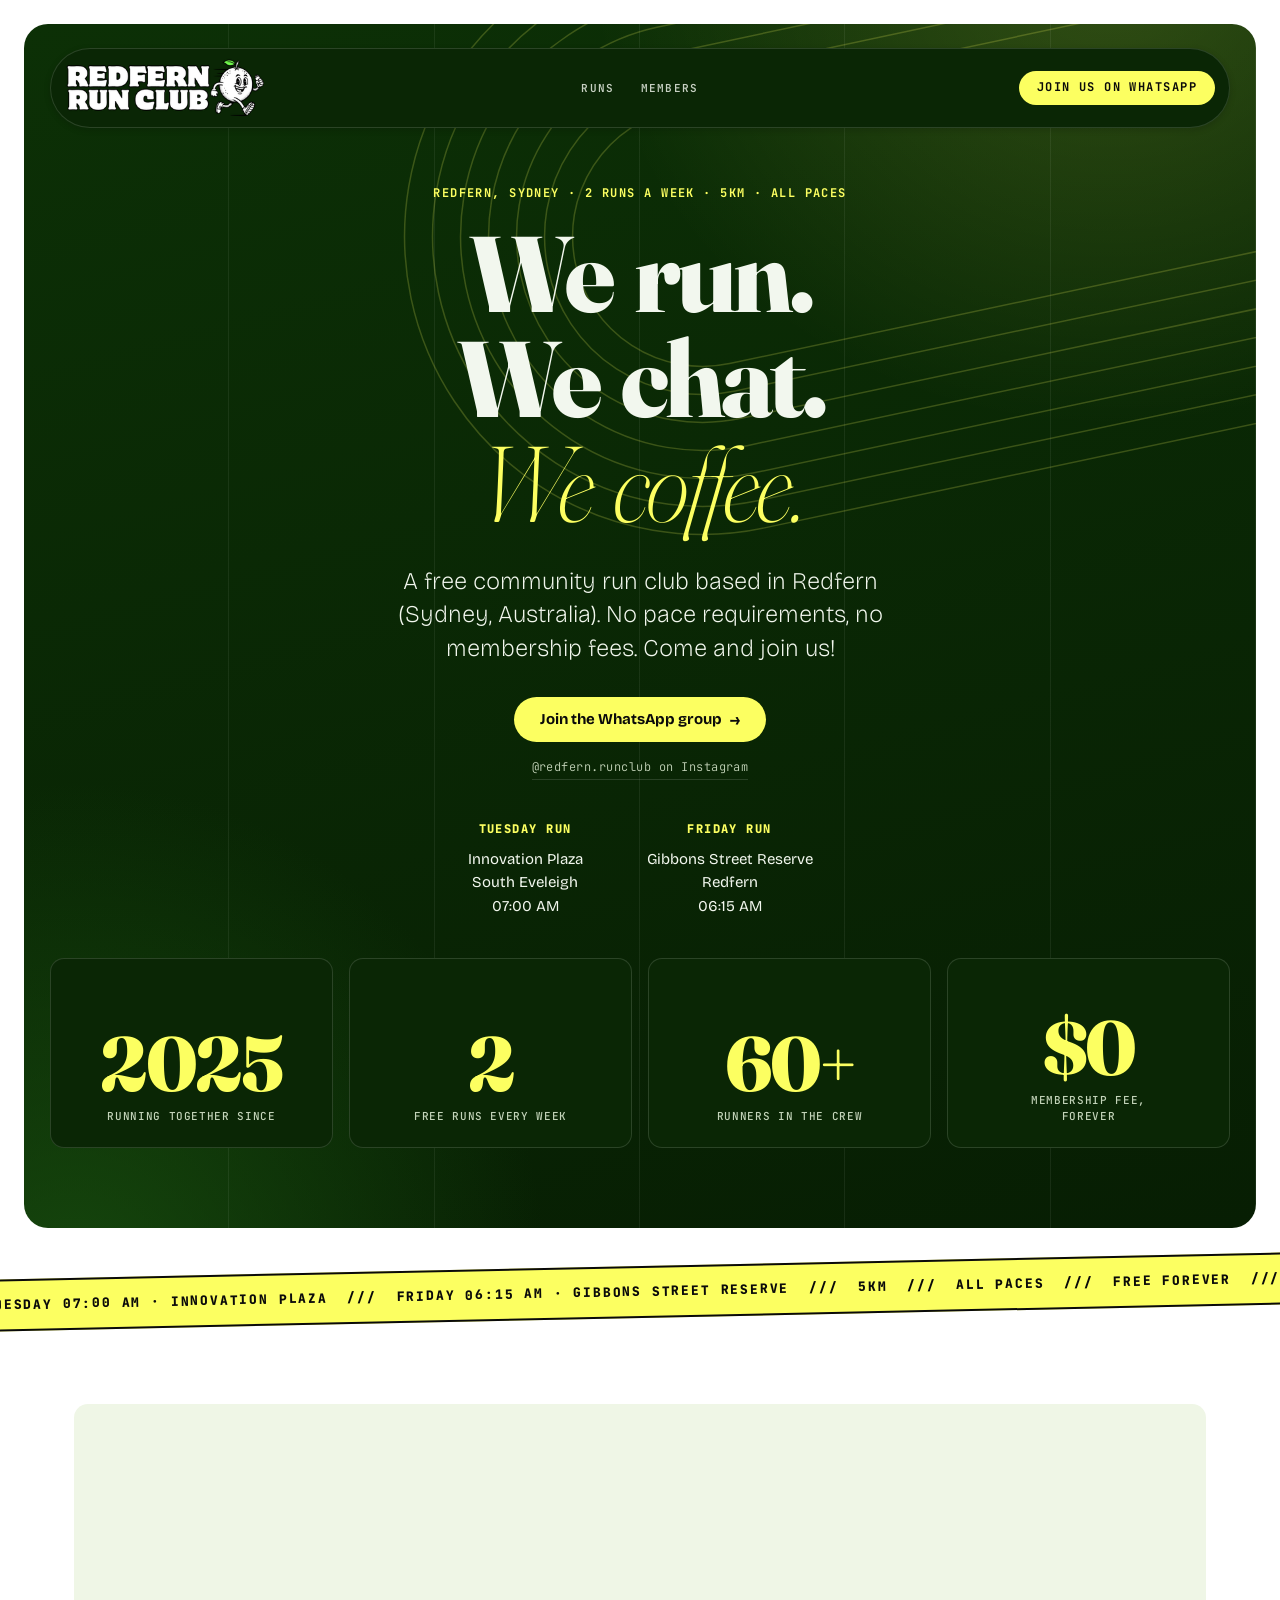
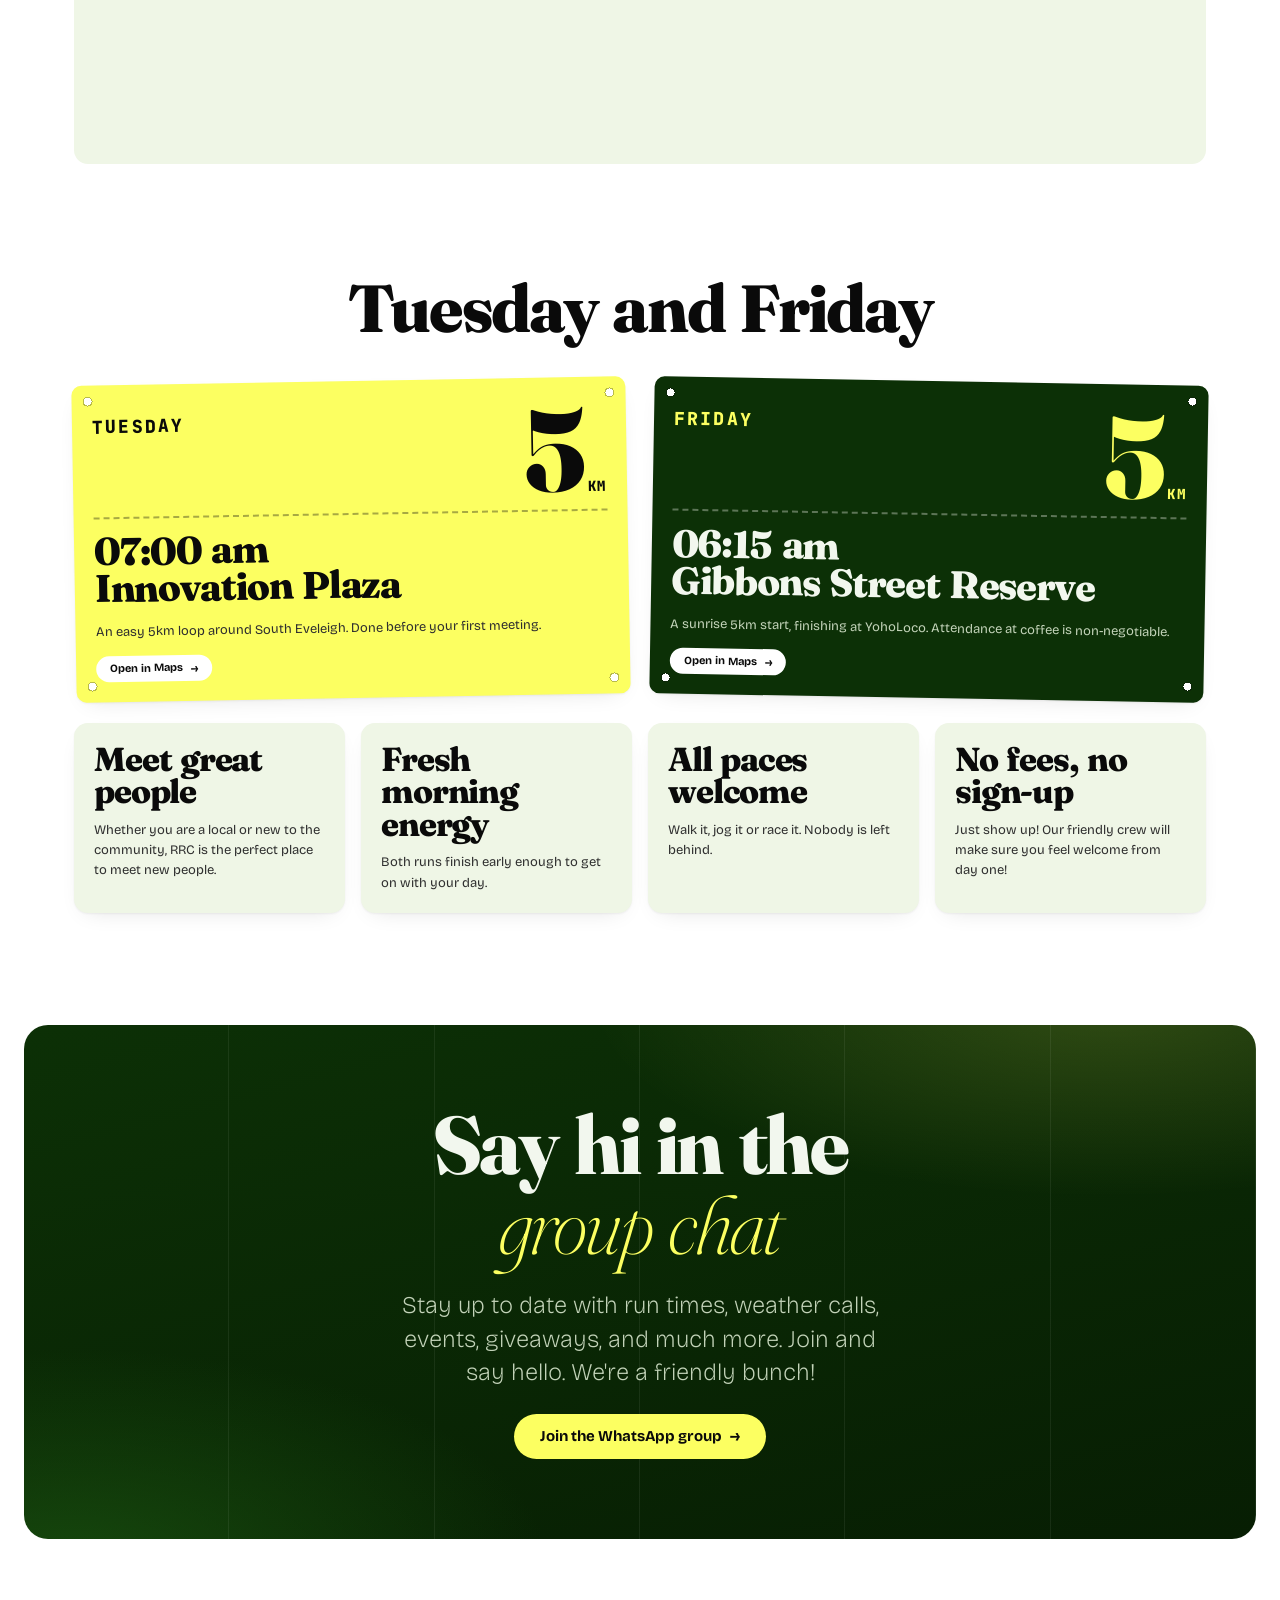
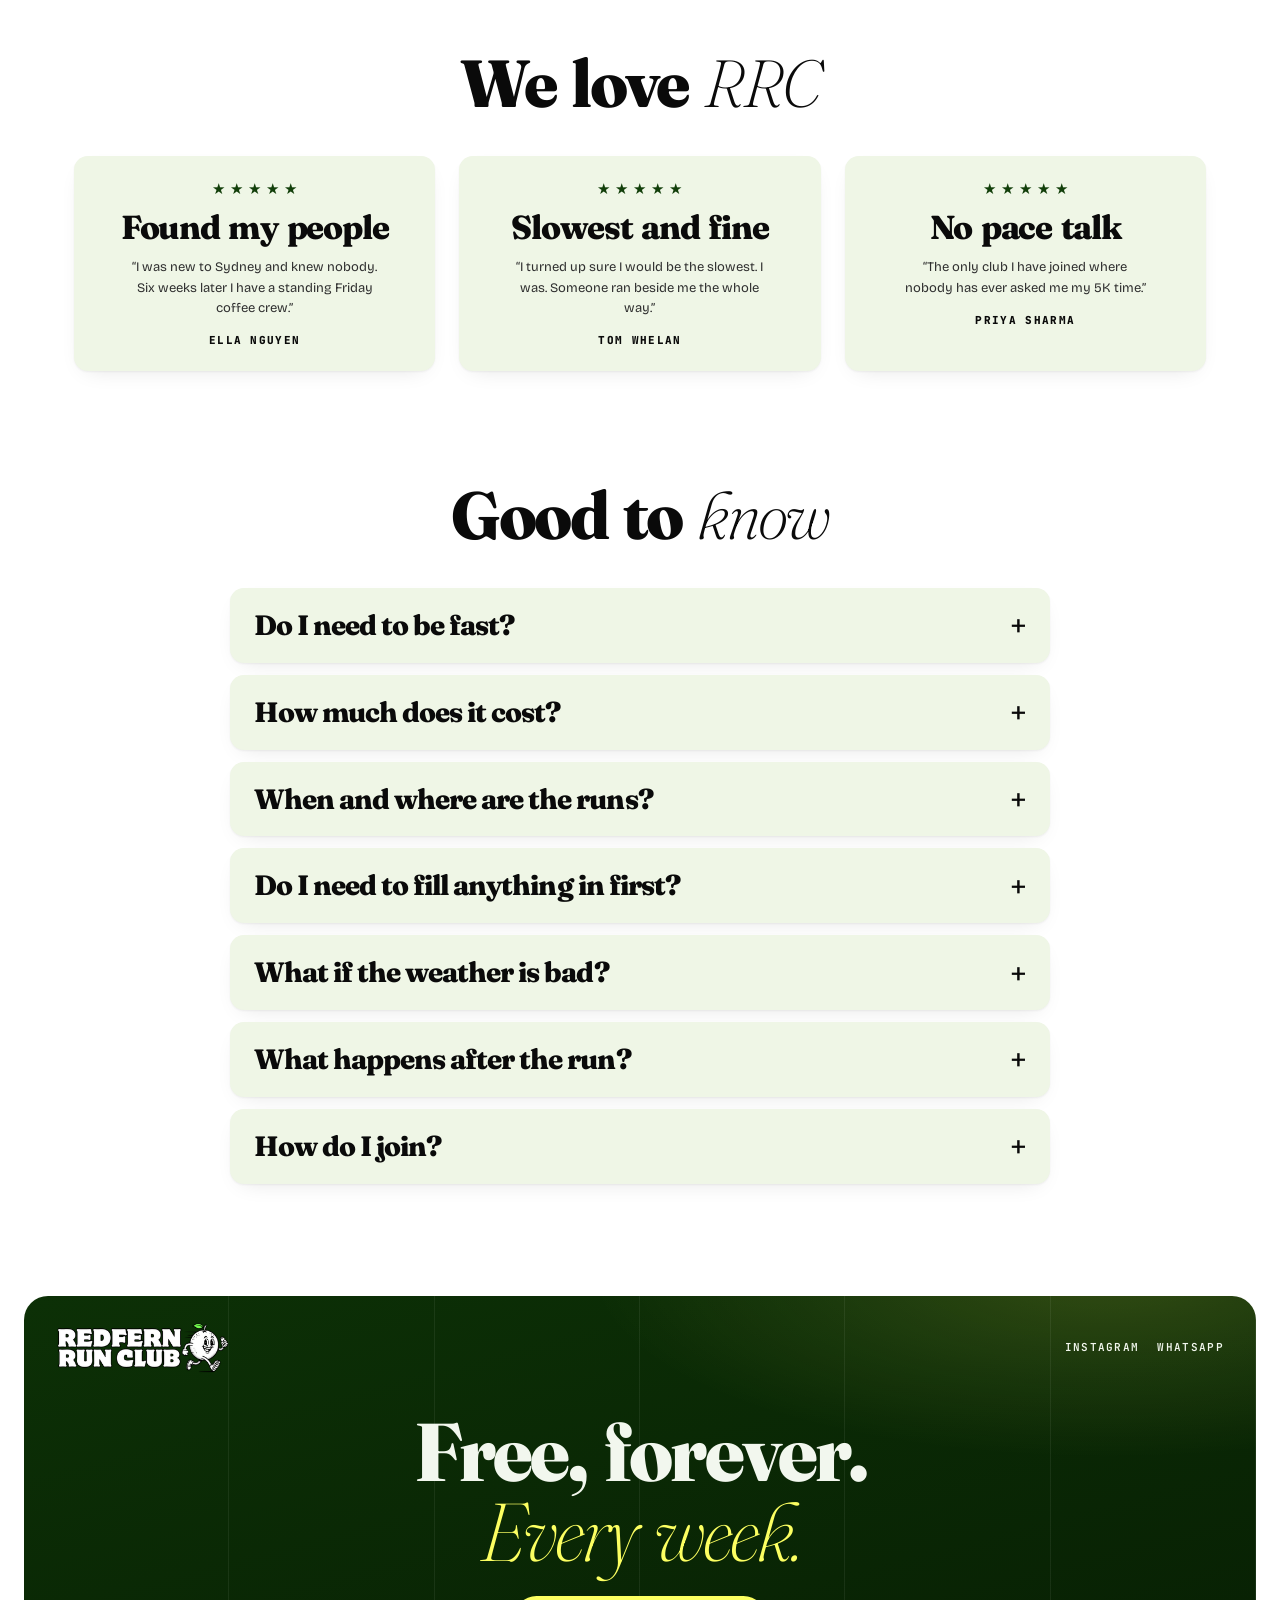
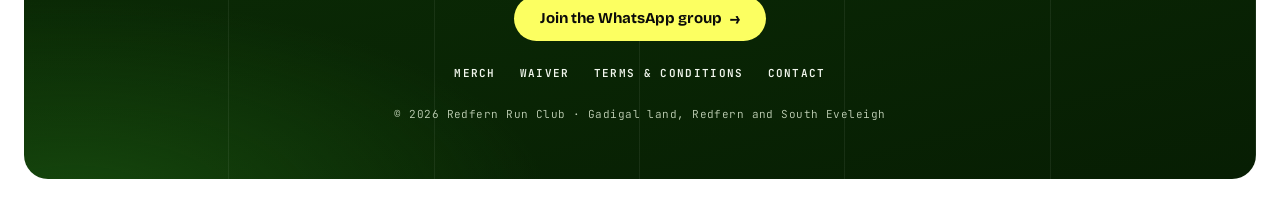
==== commit 3dccbef5: "Add run-club visuals: track lanes, race tape, bib-style run cards Co-Authored-By: Claude Sonnet 5.5 " ====
--- a/index.html
+++ b/index.html
@@ -8,7 +8,7 @@
 <link rel="preconnect" href="https://fonts.googleapis.com">
 <link rel="preconnect" href="https://fonts.gstatic.com" crossorigin>
 <link href="https://fonts.googleapis.com/css2?family=Bricolage+Grotesque:opsz,wght@12..96,200..800&family=Fraunces:ital,opsz,wght@0,9..144,200..900;1,9..144,200..900&family=JetBrains+Mono:wght@400..800&display=swap" rel="stylesheet">
-<link rel="stylesheet" href="styles.css">
+<link rel="stylesheet" href="styles.css?v=20261029">
 <!-- Elfsight Instagram Feed | Untitled Instagram Feed -->
 <script src="https://elfsightcdn.com/platform.js" async></script>
 </head>
@@ -18,6 +18,15 @@
 
   <section class="frame-dark hero-frame" id="top">
     <div class="grid-lines" aria-hidden="true"></div>
+    <svg class="track-art" viewBox="0 0 1200 600" aria-hidden="true">
+      <rect x="2" y="2" width="1196" height="596" rx="298"/>
+      <rect x="30" y="30" width="1140" height="540" rx="270"/>
+      <rect x="58" y="58" width="1084" height="484" rx="242"/>
+      <rect x="86" y="86" width="1028" height="428" rx="214"/>
+      <rect x="114" y="114" width="972" height="372" rx="186"/>
+      <rect x="142" y="142" width="916" height="316" rx="158"/>
+      <rect x="170" y="170" width="860" height="260" rx="130"/>
+    </svg>
     <div class="container">
       <div class="navbar reveal">
         <a href="/" class="navbar-logo">
@@ -31,15 +40,16 @@
         <a class="btn btn-acid btn-uppercase navbar-cta" href="https://chat.whatsapp.com/GxBfN8hElySGo5RtBEkHQK?mode=gi_t" target="_blank" rel="noopener"><span class="cta-full">Join us on WhatsApp</span><span class="cta-short">Join WhatsApp</span></a>
       </div>
 
-      <h1 class="reveal d1">We run.<br>We chat.<br><em>We coffee.</em></h1>
-      <p class="lede reveal d2">A free community run club based in Redfern (Sydney, Australia). No pace requirements, no membership fees. Come and join us!</p>
-
-      <div class="hero-actions reveal d3">
+      <p class="eyebrow reveal d1">Redfern, Sydney &middot; 2 runs a week &middot; 5km &middot; all paces</p>
+      <h1 class="reveal d2">We run.<br>We chat.<br><em>We coffee.</em></h1>
+      <p class="lede reveal d3">A free community run club based in Redfern (Sydney, Australia). No pace requirements, no membership fees. Come and join us!</p>
+
+      <div class="hero-actions reveal d4">
         <a class="btn btn-acid btn-lg btn-arrow" href="https://chat.whatsapp.com/GxBfN8hElySGo5RtBEkHQK?mode=gi_t" target="_blank" rel="noopener">Join the WhatsApp group</a>
         <a class="ig-link" href="https://www.instagram.com/redfern.runclub" target="_blank" rel="noopener">@redfern.runclub on Instagram</a>
       </div>
 
-      <div class="hero-facts reveal d4">
+      <div class="hero-facts reveal d5">
         <div>
           <div class="fact-label">Tuesday run</div>
           <div class="fact-lines">
@@ -58,7 +68,7 @@
         </div>
       </div>
 
-      <div class="hero-stats reveal d5">
+      <div class="hero-stats reveal d6">
         <div class="stat-card">
           <div class="stat-value stat-number" data-count="2025">0</div>
           <div class="stat-caption">Running together since</div>
@@ -78,6 +88,13 @@
       </div>
     </div>
   </section>
+
+  <div class="tape" aria-hidden="true">
+    <div class="tape-track">
+      <span>Tuesday 07:00 am &middot; Innovation Plaza &nbsp;///&nbsp; Friday 06:15 am &middot; Gibbons Street Reserve &nbsp;///&nbsp; 5km &nbsp;///&nbsp; All paces &nbsp;///&nbsp; Free forever &nbsp;///&nbsp; Coffee after &nbsp;///&nbsp;</span>
+      <span>Tuesday 07:00 am &middot; Innovation Plaza &nbsp;///&nbsp; Friday 06:15 am &middot; Gibbons Street Reserve &nbsp;///&nbsp; 5km &nbsp;///&nbsp; All paces &nbsp;///&nbsp; Free forever &nbsp;///&nbsp; Coffee after &nbsp;///&nbsp;</span>
+    </div>
+  </div>
 
   <section class="container gallery-section">
     <div class="ig-embed">
@@ -92,13 +109,19 @@
 
     <div class="program-grid">
       <article class="program-card program-card--acid">
-        <div class="program-card-badge" aria-hidden="true"><span class="flip">&#127807;</span>TUESDAY<span>&#127807;</span></div>
+        <div class="bib-head">
+          <div class="program-card-badge" aria-hidden="true">Tuesday</div>
+          <div class="bib-number" role="img" aria-label="5 kilometres">5<span>km</span></div>
+        </div>
         <h3>07:00 am<br>Innovation Plaza</h3>
         <p>An easy 5km loop around South Eveleigh. Done before your first meeting.</p>
         <div><a class="btn btn-light btn-sm btn-arrow" href="https://www.google.com/maps/search/?api=1&query=Innovation+Plaza+South+Eveleigh+Sydney" target="_blank" rel="noopener">Open in Maps</a></div>
       </article>
       <article class="program-card program-card--forest">
-        <div class="program-card-badge" aria-hidden="true"><span class="flip">&#127807;</span>FRIDAY<span>&#127807;</span></div>
+        <div class="bib-head">
+          <div class="program-card-badge" aria-hidden="true">Friday</div>
+          <div class="bib-number" role="img" aria-label="5 kilometres">5<span>km</span></div>
+        </div>
         <h3>06:15 am<br>Gibbons Street Reserve</h3>
         <p>A sunrise 5km start, finishing at YohoLoco. Attendance at coffee is non-negotiable.</p>
         <div><a class="btn btn-light btn-sm btn-arrow" href="https://www.google.com/maps/search/?api=1&query=Gibbons+Street+Reserve+Redfern+Sydney" target="_blank" rel="noopener">Open in Maps</a></div>
@@ -241,6 +264,6 @@
 
 </div>
 
-<script src="script.js" defer></script>
+<script src="script.js?v=20261029" defer></script>
 </body>
 </html>
--- a/styles.css
+++ b/styles.css
@@ -20,7 +20,7 @@
   --grid-line: color-mix(in srgb, var(--text-on-dark) 7%, transparent);
   --glow-acid: color-mix(in srgb, var(--acid-500) 16%, transparent);
   --glow-forest: color-mix(in srgb, var(--forest-500) 75%, transparent);
-  --ring-acid: color-mix(in srgb, var(--acid-500) 10%, transparent);
+  --lane: color-mix(in srgb, var(--acid-500) 20%, transparent);
 
   /* type */
   --font-display: 'Fraunces', serif;
@@ -84,6 +84,7 @@
 /* ---------- layout shell ---------- */
 
 .page-shell {
+  overflow-x: clip;
   padding: var(--page-inset);
   display: flex;
   flex-direction: column;
@@ -115,7 +116,7 @@
 }
 
 .frame-dark .container { padding-left: 0; padding-right: 0; }
-.frame-dark > *:not(.grid-lines) { position: relative; }
+.frame-dark > *:not(.grid-lines):not(.track-art) { position: relative; }
 .frame-dark h1, .frame-dark h2 { color: var(--text-on-dark); }
 .frame-dark h1 em, .frame-dark h2 em { color: var(--acid-500); }
 
@@ -129,16 +130,52 @@
   );
 }
 
-/* concentric rings, like a track seen from above */
-.hero-frame::before {
-  content: "";
+/* running track lanes bleeding off the corner of the hero */
+.track-art {
   position: absolute;
-  inset: 0;
+  top: -150px;
+  right: -340px;
+  width: 1200px;
+  max-width: none;
+  height: auto;
+  transform: rotate(-12deg);
   pointer-events: none;
-  background: repeating-radial-gradient(circle at 94% 6%, transparent 0 46px, var(--ring-acid) 46px 47px);
-  -webkit-mask-image: radial-gradient(65% 70% at 94% 6%, #000, transparent 75%);
-  mask-image: radial-gradient(65% 70% at 94% 6%, #000, transparent 75%);
-}
+}
+.track-art rect { fill: none; stroke: var(--lane); stroke-width: 1.5; }
+
+.eyebrow {
+  margin: 56px auto 0;
+  text-align: center;
+  font-family: var(--font-mono);
+  font-weight: 700;
+  font-size: var(--fs-label);
+  letter-spacing: var(--ls-mono);
+  text-transform: uppercase;
+  color: var(--acid-500);
+}
+.hero-frame .eyebrow + h1 { margin-top: 18px; }
+
+/* race tape strip */
+.tape {
+  overflow: hidden;
+  margin: 14px -40px;
+  background: var(--acid-500);
+  color: var(--ink-900);
+  border-block: 2px solid var(--ink-900);
+  transform: rotate(-1.2deg);
+}
+.tape-track { display: flex; width: max-content; animation: tape 45s linear infinite; }
+.tape-track span {
+  flex: none;
+  padding: 14px 0;
+  font-family: var(--font-mono);
+  font-weight: 800;
+  font-size: 13px;
+  letter-spacing: 0.14em;
+  text-transform: uppercase;
+  white-space: nowrap;
+}
+@keyframes tape { to { transform: translateX(-50%); } }
 
 /* ---------- buttons ---------- */
 
@@ -344,32 +381,66 @@
   margin-top: var(--sp-10);
 }
 
+/* run cards styled as race bibs: pin holes, perforation, big distance */
 .program-card {
+  position: relative;
   display: flex;
   flex-direction: column;
   gap: 14px;
-  padding: var(--card-pad);
-  border-radius: var(--r-md);
+  padding: 28px var(--card-pad) var(--card-pad);
+  border-radius: var(--r-sm);
   box-shadow: var(--shadow-card);
+  color: var(--ink-900);
+}
+.program-card::before {
+  content: "";
+  position: absolute;
+  inset: 10px;
+  pointer-events: none;
+  background:
+    radial-gradient(circle, var(--paper-000) 0 4px, color-mix(in srgb, var(--ink-900) 28%, transparent) 4px 5px, transparent 5px) 0 0 / 12px 12px no-repeat,
+    radial-gradient(circle, var(--paper-000) 0 4px, color-mix(in srgb, var(--ink-900) 28%, transparent) 4px 5px, transparent 5px) 100% 0 / 12px 12px no-repeat,
+    radial-gradient(circle, var(--paper-000) 0 4px, color-mix(in srgb, var(--ink-900) 28%, transparent) 4px 5px, transparent 5px) 0 100% / 12px 12px no-repeat,
+    radial-gradient(circle, var(--paper-000) 0 4px, color-mix(in srgb, var(--ink-900) 28%, transparent) 4px 5px, transparent 5px) 100% 100% / 12px 12px no-repeat;
 }
 .program-card--acid { background: var(--acid-500); }
-.program-card--forest { background: var(--forest-700); }
+.program-card--forest { background: var(--forest-700); color: var(--text-on-dark); }
 .program-card.program-card--forest h3 { color: var(--text-on-dark); }
 .program-card.program-card--forest p { color: var(--text-on-dark-muted); }
-.program-card.program-card--forest .program-card-badge { color: var(--acid-500); }
-
+.program-card.program-card--forest .program-card-badge,
+.program-card.program-card--forest .bib-number { color: var(--acid-500); }
+
+.bib-head {
+  display: flex;
+  align-items: flex-start;
+  justify-content: space-between;
+  gap: var(--sp-4);
+  padding-bottom: 14px;
+  border-bottom: 2px dashed color-mix(in srgb, currentColor 35%, transparent);
+}
 .program-card-badge {
-  display: flex;
-  align-items: center;
-  justify-content: center;
-  gap: 8px;
   font-family: var(--font-mono);
   font-weight: 800;
   font-size: 18px;
   letter-spacing: var(--ls-mono);
-  color: var(--ink-900);
-}
-.flip { display: inline-block; transform: scaleX(-1); }
+  text-transform: uppercase;
+  color: var(--ink-900);
+}
+.bib-number {
+  font-family: var(--font-display);
+  font-weight: 800;
+  font-size: clamp(88px, 9vw, 132px);
+  line-height: 0.78;
+  letter-spacing: -0.05em;
+  color: var(--ink-900);
+}
+.bib-number span {
+  margin-left: 6px;
+  font-family: var(--font-mono);
+  font-size: 14px;
+  letter-spacing: var(--ls-mono);
+  text-transform: uppercase;
+}
 .program-card h3 { font-size: var(--fs-display-3); }
 .program-card p { font-size: var(--fs-body-sm); font-weight: 400; color: var(--ink-700); }
 
@@ -699,8 +770,15 @@
 .hero-frame .reveal.d3 { animation-delay: 360ms; }
 .hero-frame .reveal.d4 { animation-delay: 480ms; }
 .hero-frame .reveal.d5 { animation-delay: 600ms; }
+.hero-frame .reveal.d6 { animation-delay: 720ms; }
+
+@media (min-width: 721px) {
+  .program-card--acid { transform: rotate(-1deg); }
+  .program-card--forest { transform: rotate(1deg); }
+}
 
 @media (prefers-reduced-motion: reduce) {
+  .tape-track { animation: none; }
   .hero-frame .reveal { animation: none; }
   .tee-carousel img { animation: none; opacity: 0; }
   .tee-carousel img:nth-child(2) { opacity: 1; }
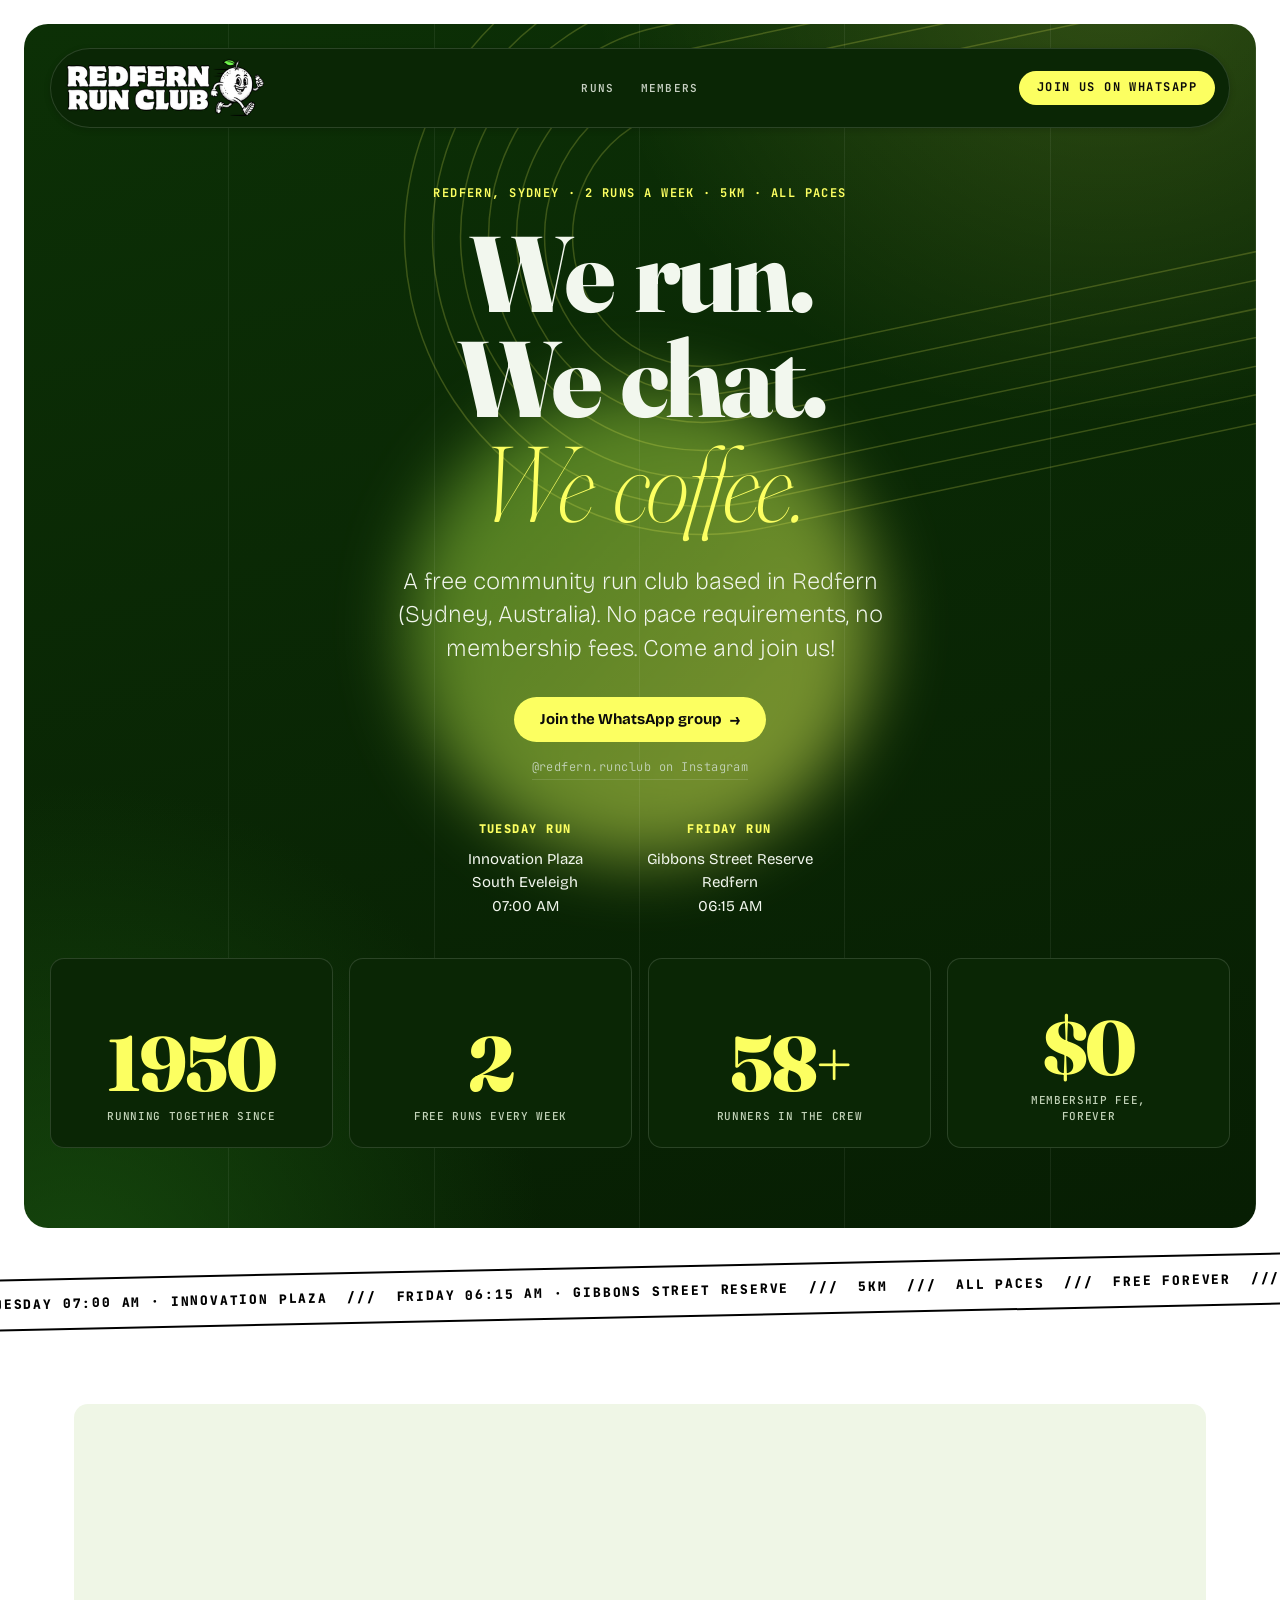
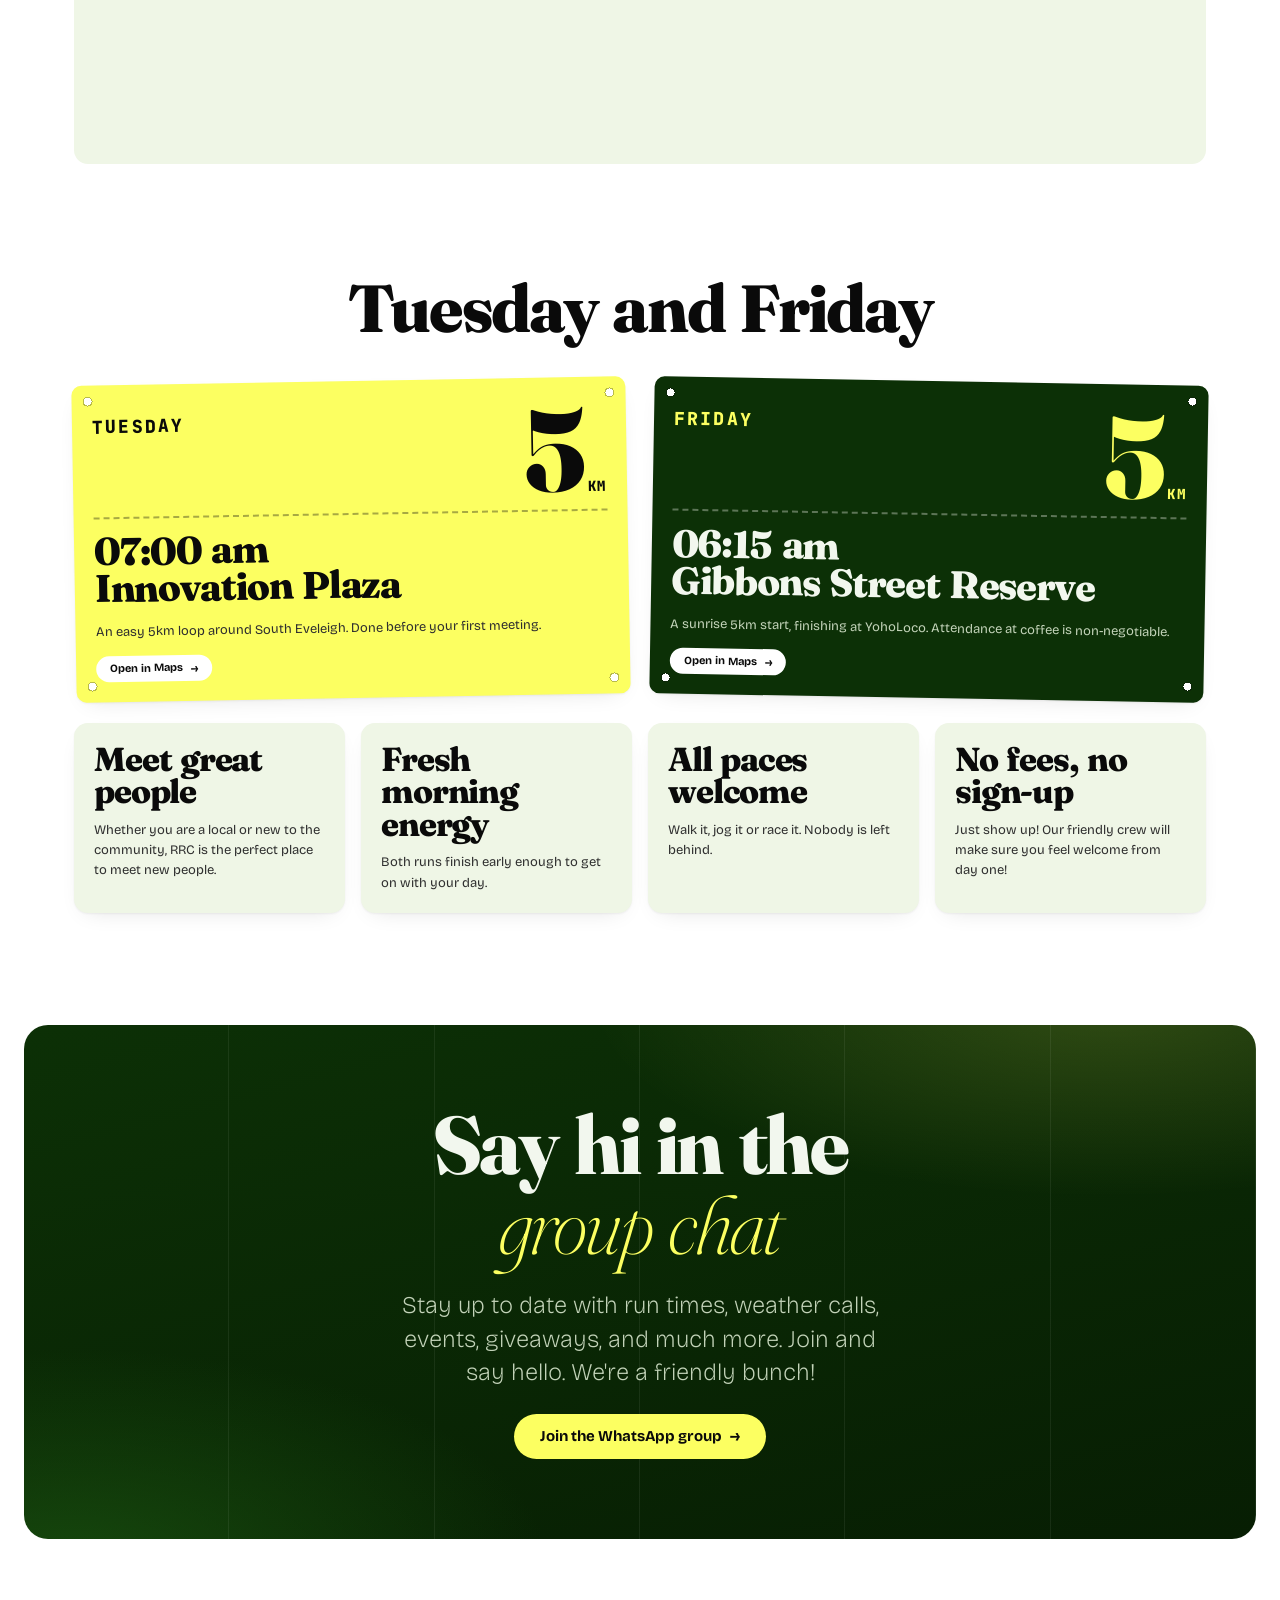
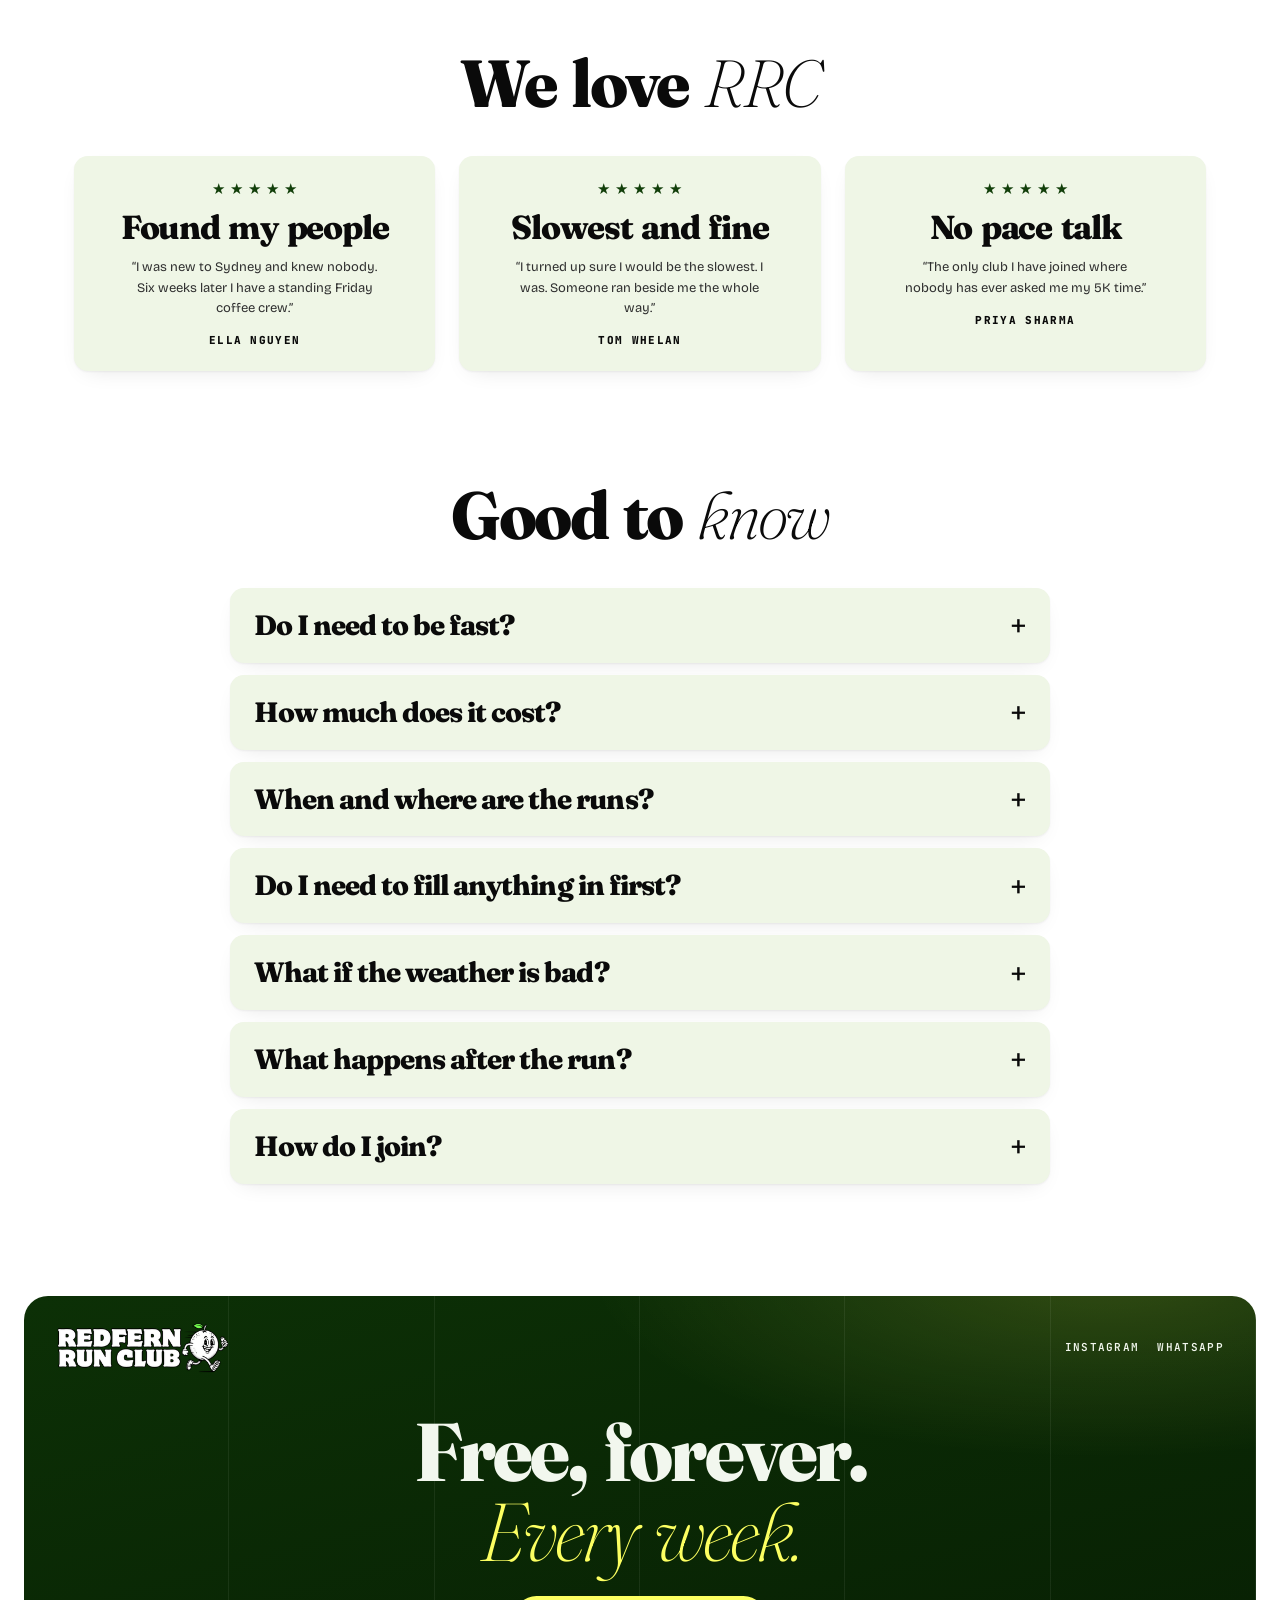
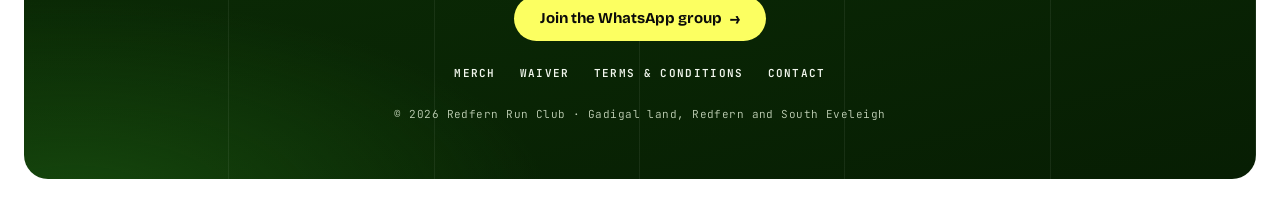
==== commit 5d4f4e5e: "Add cursor-following hero glow and make race tape black and white Co-Authored-By: Claude Sonnet 5.5 " ====
--- a/index.html
+++ b/index.html
@@ -8,7 +8,7 @@
 <link rel="preconnect" href="https://fonts.googleapis.com">
 <link rel="preconnect" href="https://fonts.gstatic.com" crossorigin>
 <link href="https://fonts.googleapis.com/css2?family=Bricolage+Grotesque:opsz,wght@12..96,200..800&family=Fraunces:ital,opsz,wght@0,9..144,200..900;1,9..144,200..900&family=JetBrains+Mono:wght@400..800&display=swap" rel="stylesheet">
-<link rel="stylesheet" href="styles.css?v=20261029">
+<link rel="stylesheet" href="styles.css?v=20261033">
 <!-- Elfsight Instagram Feed | Untitled Instagram Feed -->
 <script src="https://elfsightcdn.com/platform.js" async></script>
 </head>
@@ -264,6 +264,6 @@
 
 </div>
 
-<script src="script.js?v=20261029" defer></script>
+<script src="script.js?v=20261033" defer></script>
 </body>
 </html>
--- a/styles.css
+++ b/styles.css
@@ -116,7 +116,7 @@
 }
 
 .frame-dark .container { padding-left: 0; padding-right: 0; }
-.frame-dark > *:not(.grid-lines):not(.track-art) { position: relative; }
+.frame-dark > *:not(.grid-lines):not(.track-art):not(.flow-canvas) { position: relative; }
 .frame-dark h1, .frame-dark h2 { color: var(--text-on-dark); }
 .frame-dark h1 em, .frame-dark h2 em { color: var(--acid-500); }
 
@@ -128,6 +128,17 @@
     to right, transparent 0, transparent calc(100%/6 - 1px),
     var(--grid-line) calc(100%/6 - 1px), var(--grid-line) calc(100%/6)
   );
+}
+
+/* cursor-following ribbon, drawn small and blurred up into a soft glow (see script.js) */
+.flow-canvas {
+  position: absolute;
+  inset: 0;
+  width: 100%;
+  height: 100%;
+  opacity: 0.55;
+  filter: blur(34px);
+  pointer-events: none;
 }
 
 /* running track lanes bleeding off the corner of the hero */
@@ -159,9 +170,9 @@
 .tape {
   overflow: hidden;
   margin: 14px -40px;
-  background: var(--acid-500);
-  color: var(--ink-900);
-  border-block: 2px solid var(--ink-900);
+  background: #fff;
+  color: #000;
+  border-block: 2px solid #000;
   transform: rotate(-1.2deg);
 }
 .tape-track { display: flex; width: max-content; animation: tape 45s linear infinite; }
@@ -779,6 +790,7 @@
 
 @media (prefers-reduced-motion: reduce) {
   .tape-track { animation: none; }
+  .flow-canvas { display: none; }
   .hero-frame .reveal { animation: none; }
   .tee-carousel img { animation: none; opacity: 0; }
   .tee-carousel img:nth-child(2) { opacity: 1; }
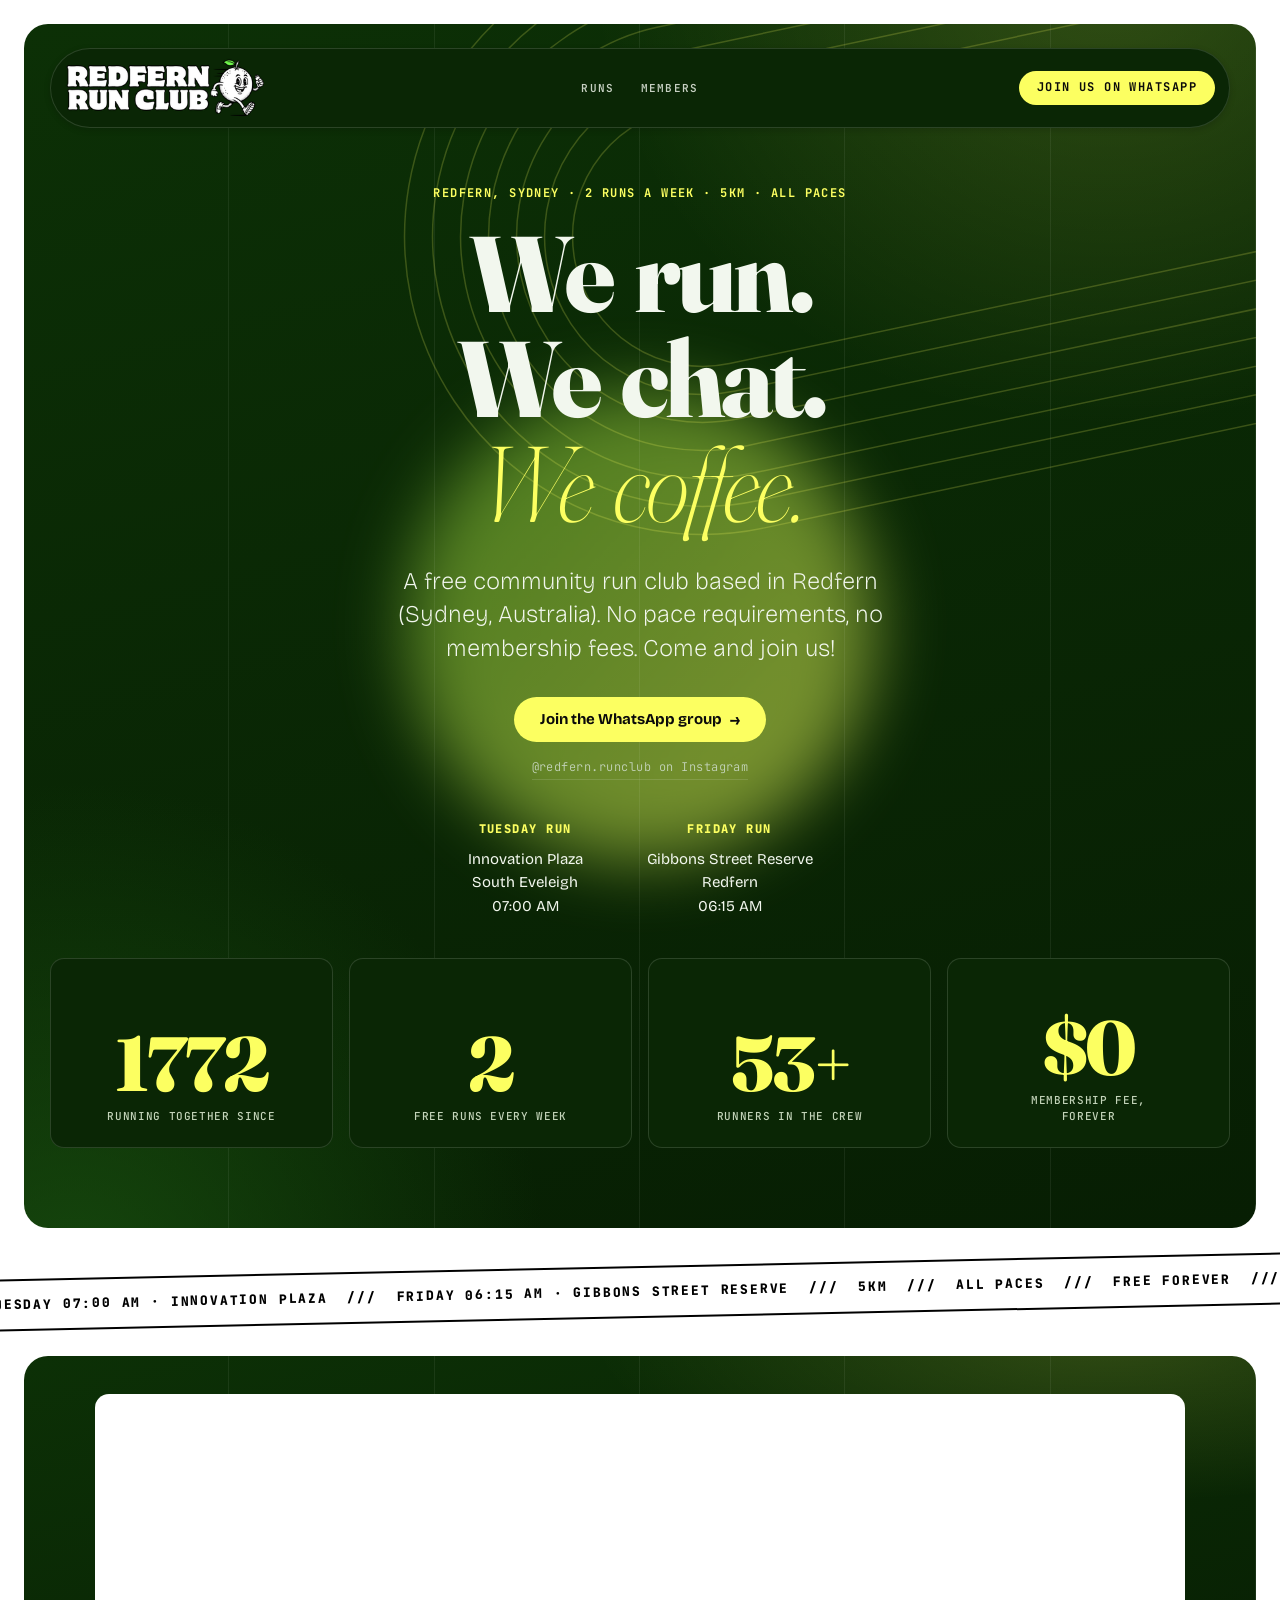
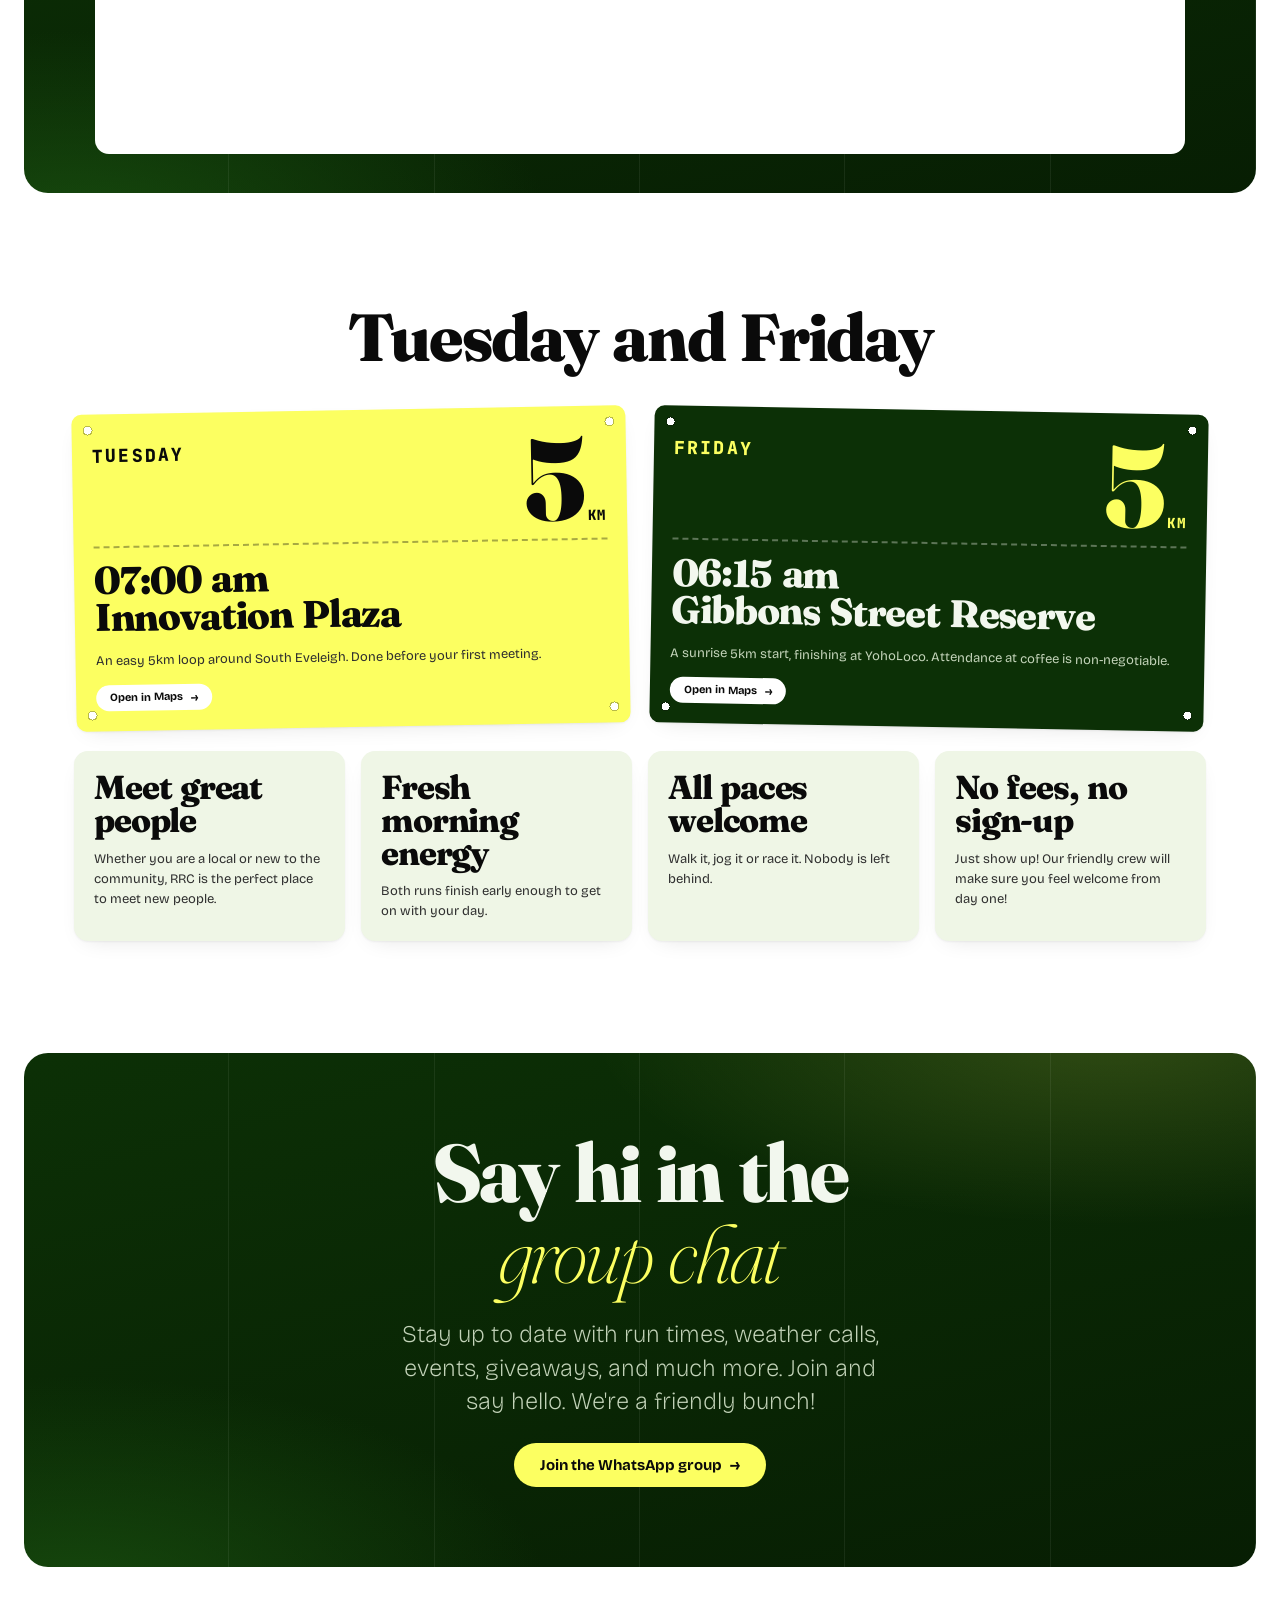
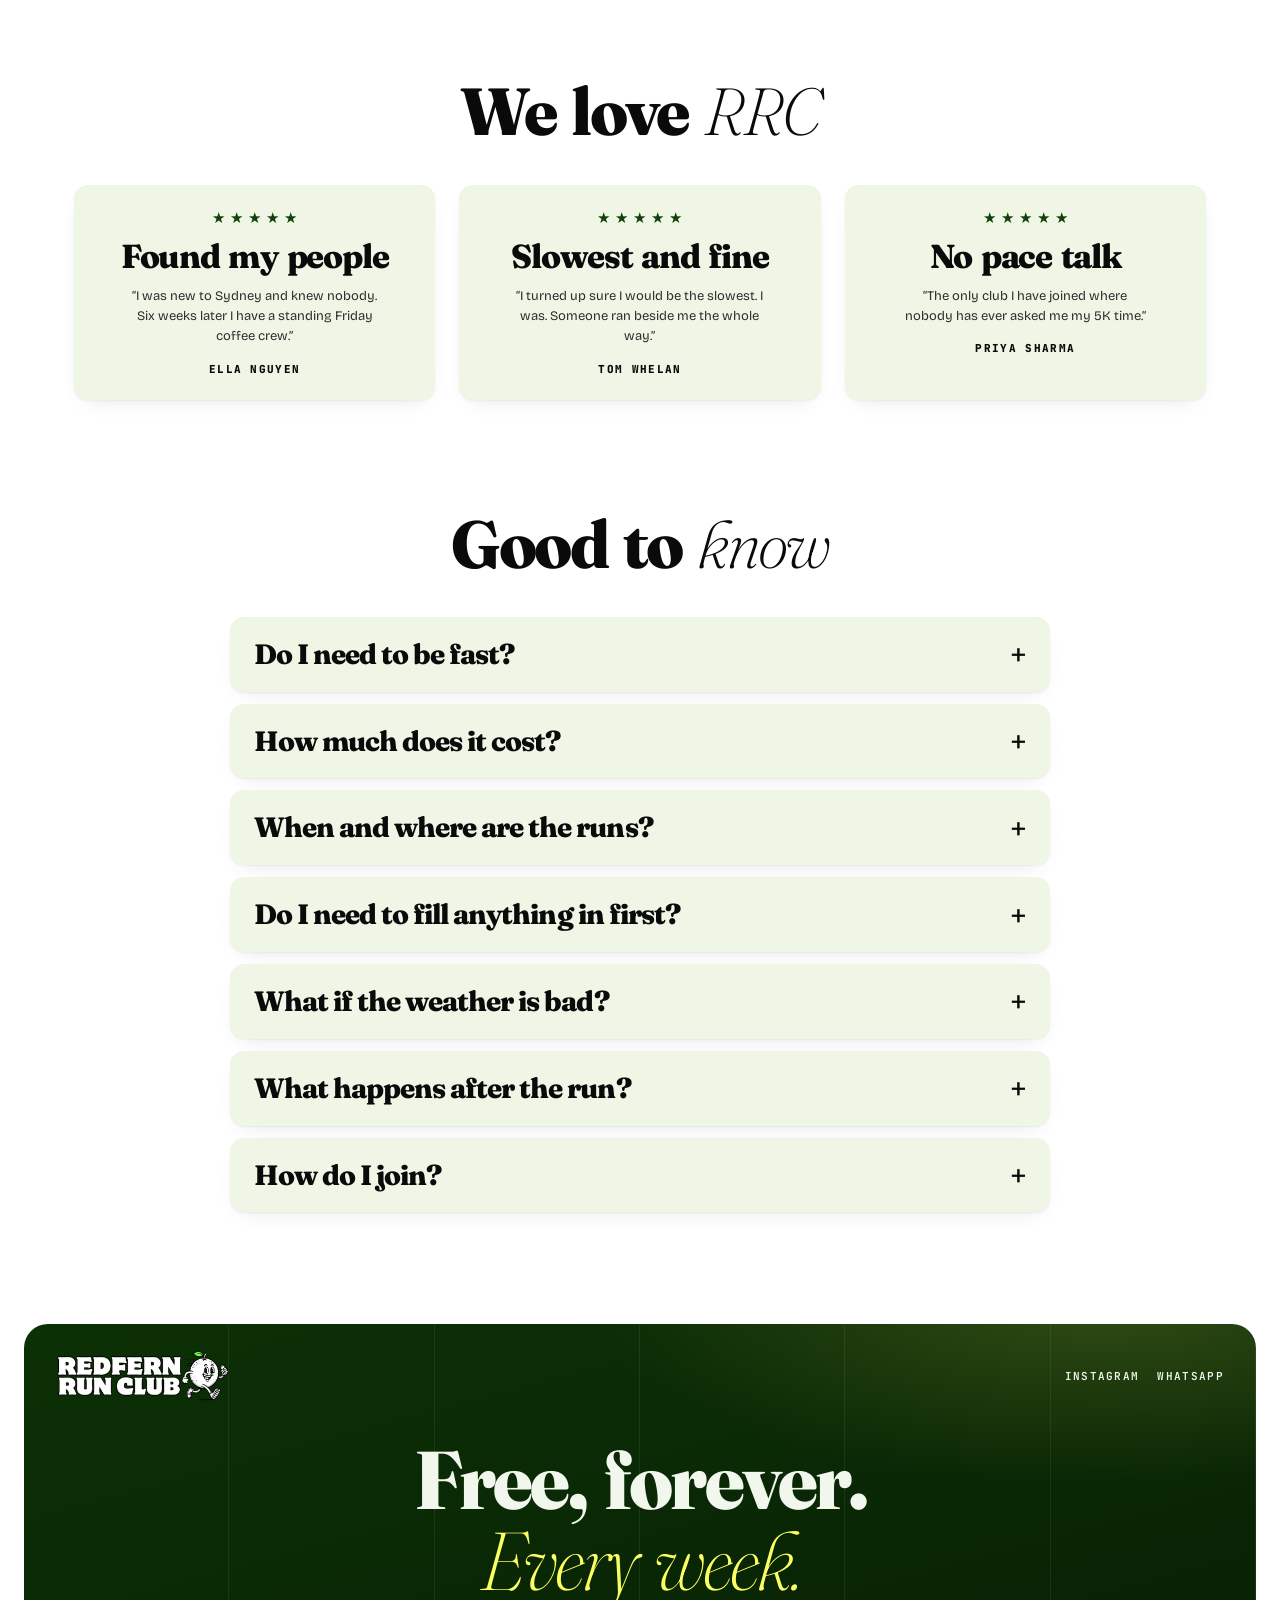
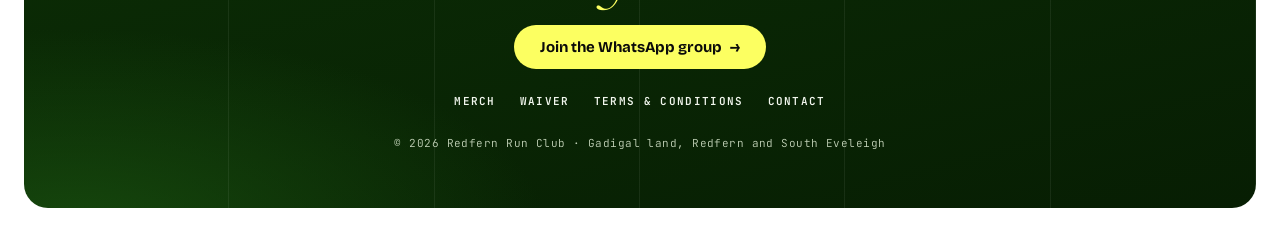
==== commit 9d688371: "Frame the Instagram feed in a dark card Co-Authored-By: Claude Sonnet 5.5 <noreply@anthropic.com>" ====
--- a/index.html
+++ b/index.html
@@ -8,7 +8,7 @@
 <link rel="preconnect" href="https://fonts.googleapis.com">
 <link rel="preconnect" href="https://fonts.gstatic.com" crossorigin>
 <link href="https://fonts.googleapis.com/css2?family=Bricolage+Grotesque:opsz,wght@12..96,200..800&family=Fraunces:ital,opsz,wght@0,9..144,200..900;1,9..144,200..900&family=JetBrains+Mono:wght@400..800&display=swap" rel="stylesheet">
-<link rel="stylesheet" href="styles.css?v=20261033">
+<link rel="stylesheet" href="styles.css?v=20261034">
 <!-- Elfsight Instagram Feed | Untitled Instagram Feed -->
 <script src="https://elfsightcdn.com/platform.js" async></script>
 </head>
@@ -96,7 +96,8 @@
     </div>
   </div>
 
-  <section class="container gallery-section">
+  <section class="frame-dark feed-frame">
+    <div class="grid-lines" aria-hidden="true"></div>
     <div class="ig-embed">
       <div class="elfsight-app-a6fd9c30-1331-427b-a612-455271952f54" data-elfsight-app-lazy></div>
     </div>
@@ -264,6 +265,6 @@
 
 </div>
 
-<script src="script.js?v=20261033" defer></script>
+<script src="script.js?v=20261034" defer></script>
 </body>
 </html>
--- a/styles.css
+++ b/styles.css
@@ -374,13 +374,17 @@
 
 /* ---------- gallery ---------- */
 
-.gallery-section { padding-top: var(--sp-12); }
+/* Instagram feed sits in a white card inside a dark frame */
+.feed-frame { padding: clamp(14px, 3vw, 40px); }
 
 .ig-embed {
   min-height: 360px;
+  max-width: 1090px;
+  margin: 0 auto;
   border-radius: var(--r-md);
-  background: var(--surface-card);
+  background: #fff;
   overflow: hidden;
+  padding: 12px 0;
 }
 
 /* ---------- run details ---------- */
